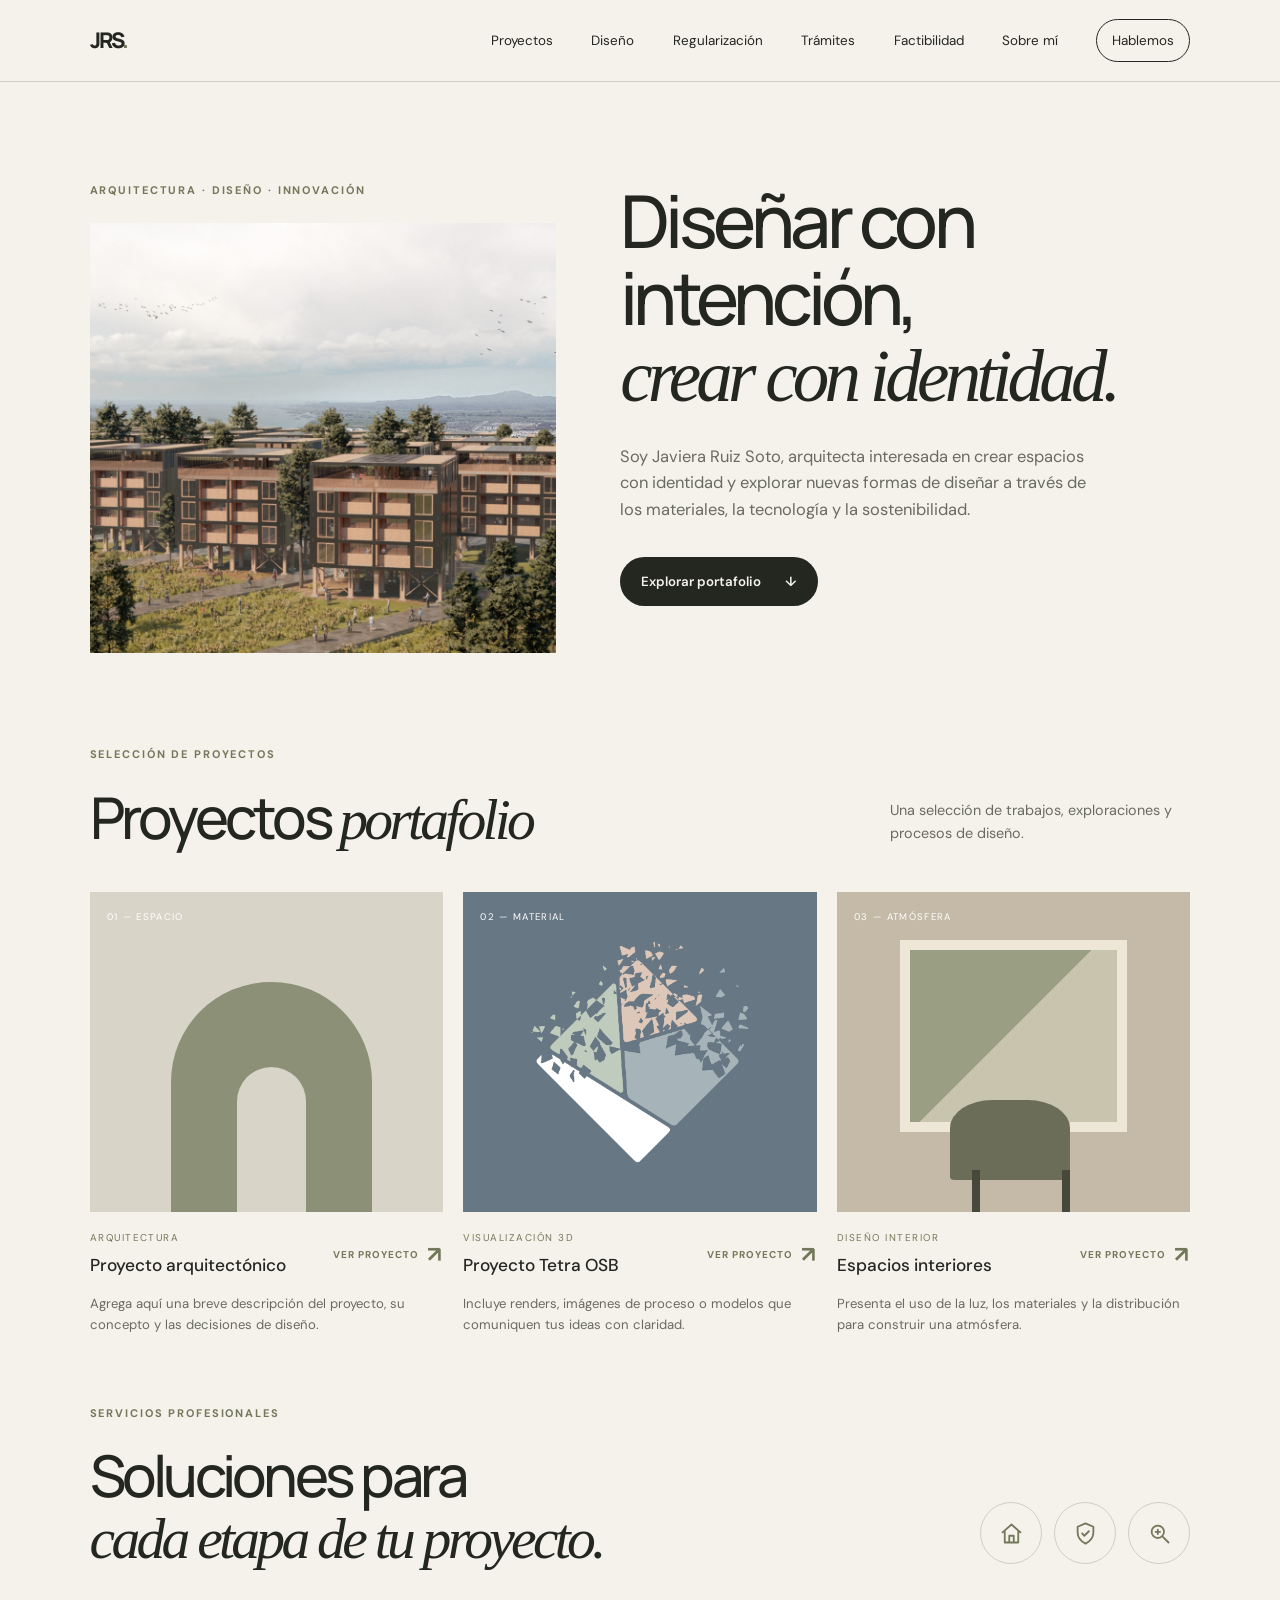
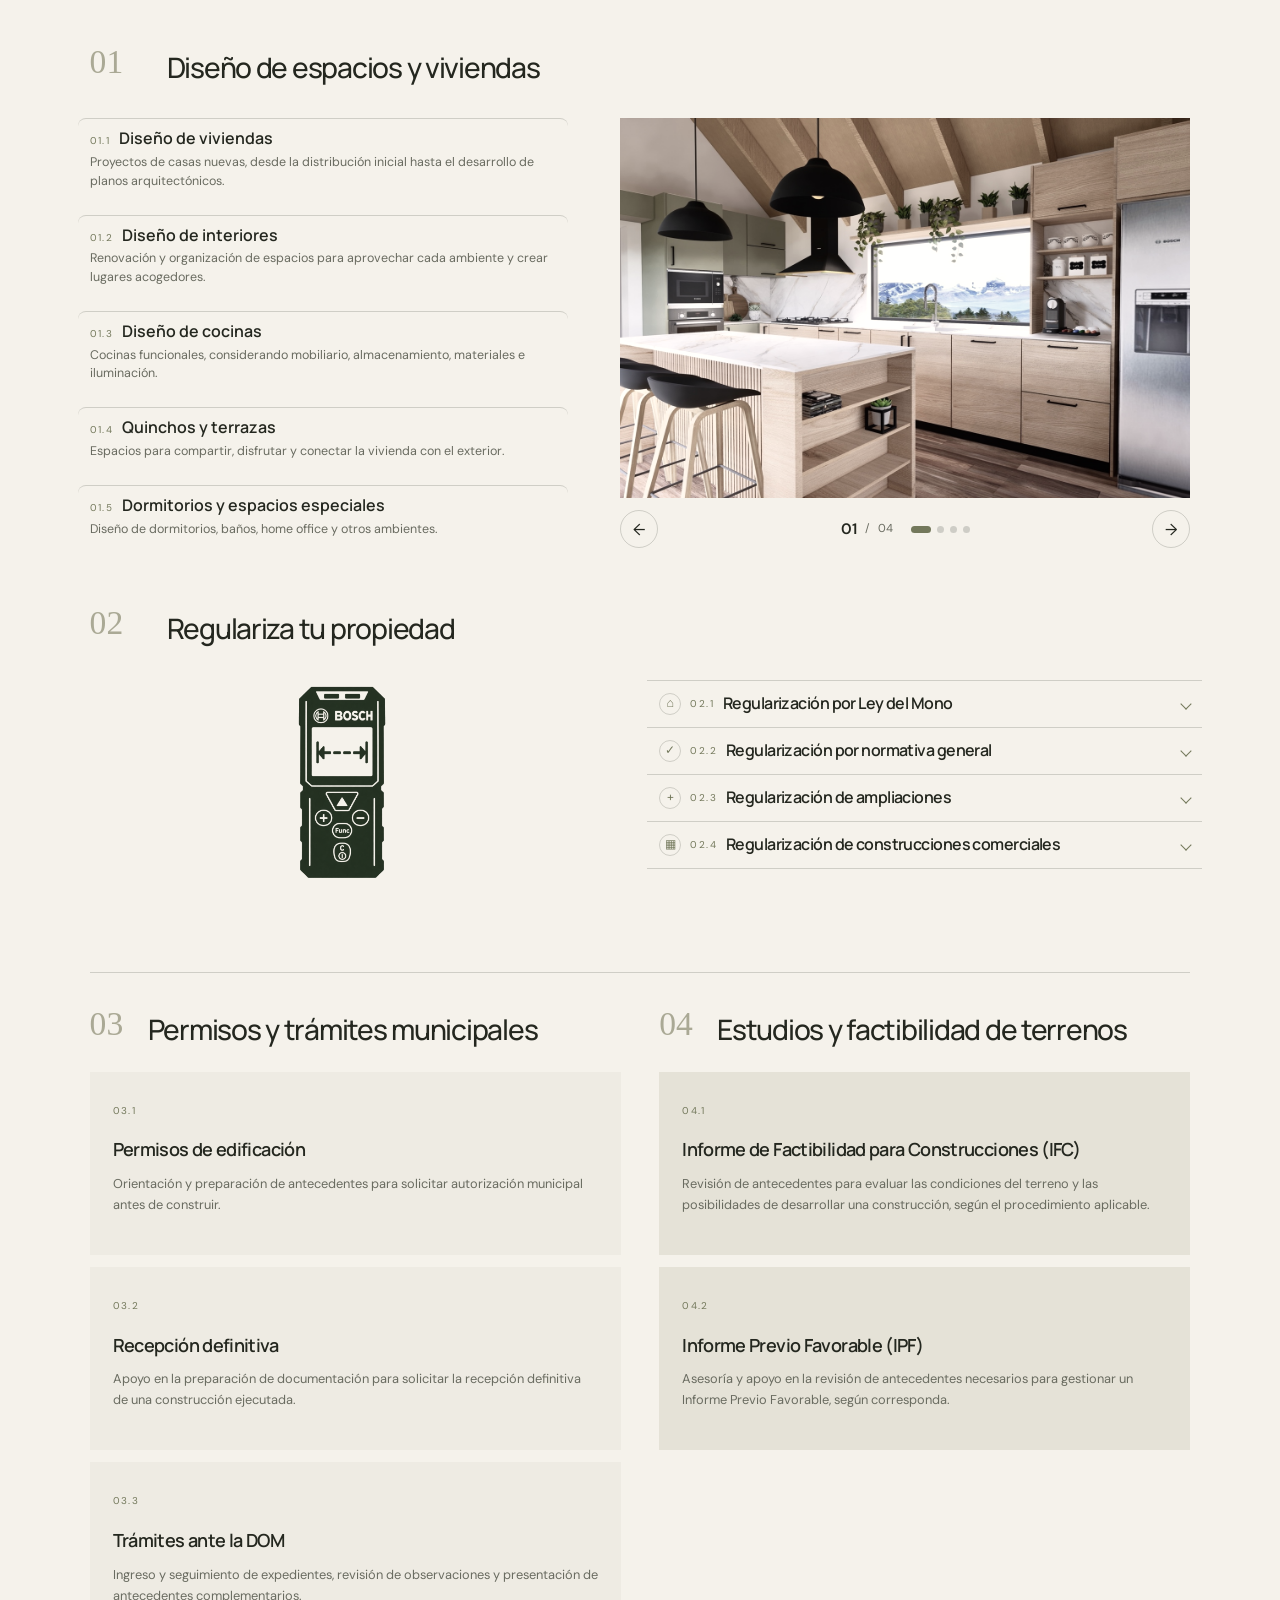
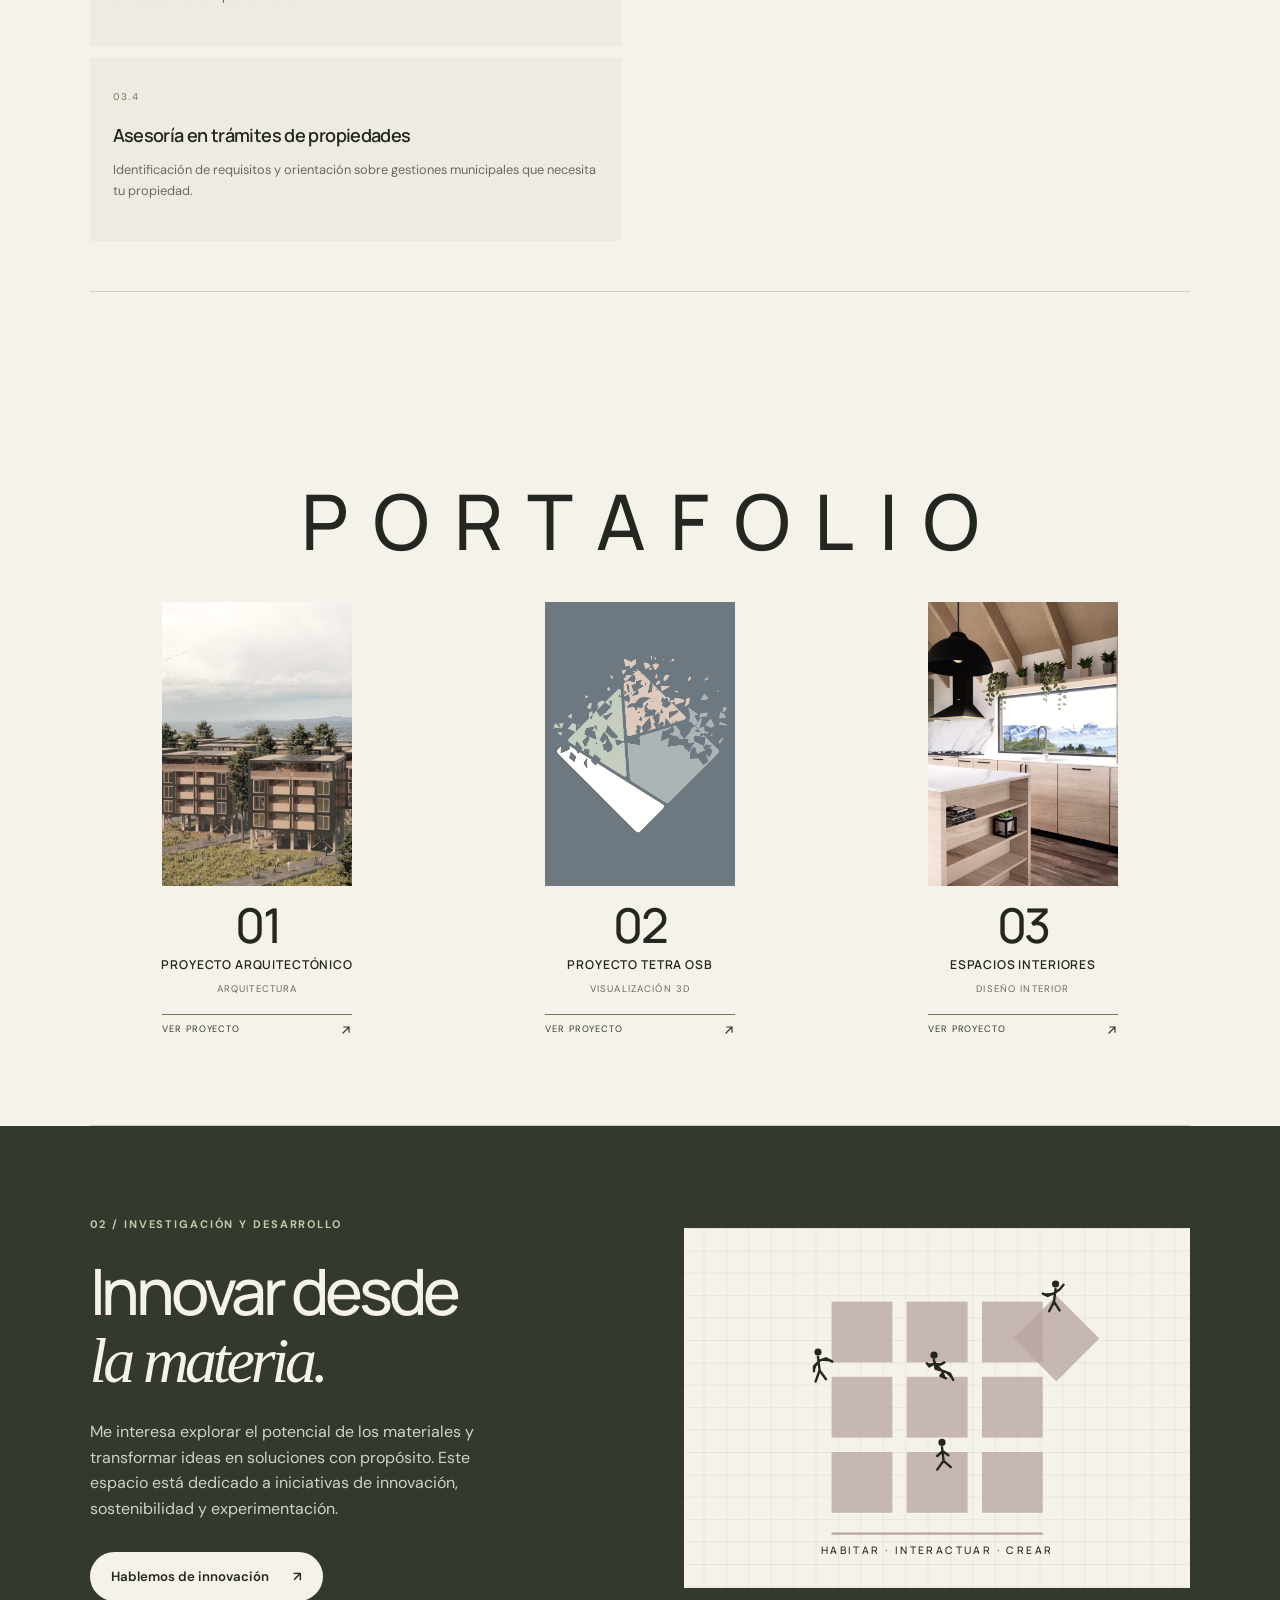
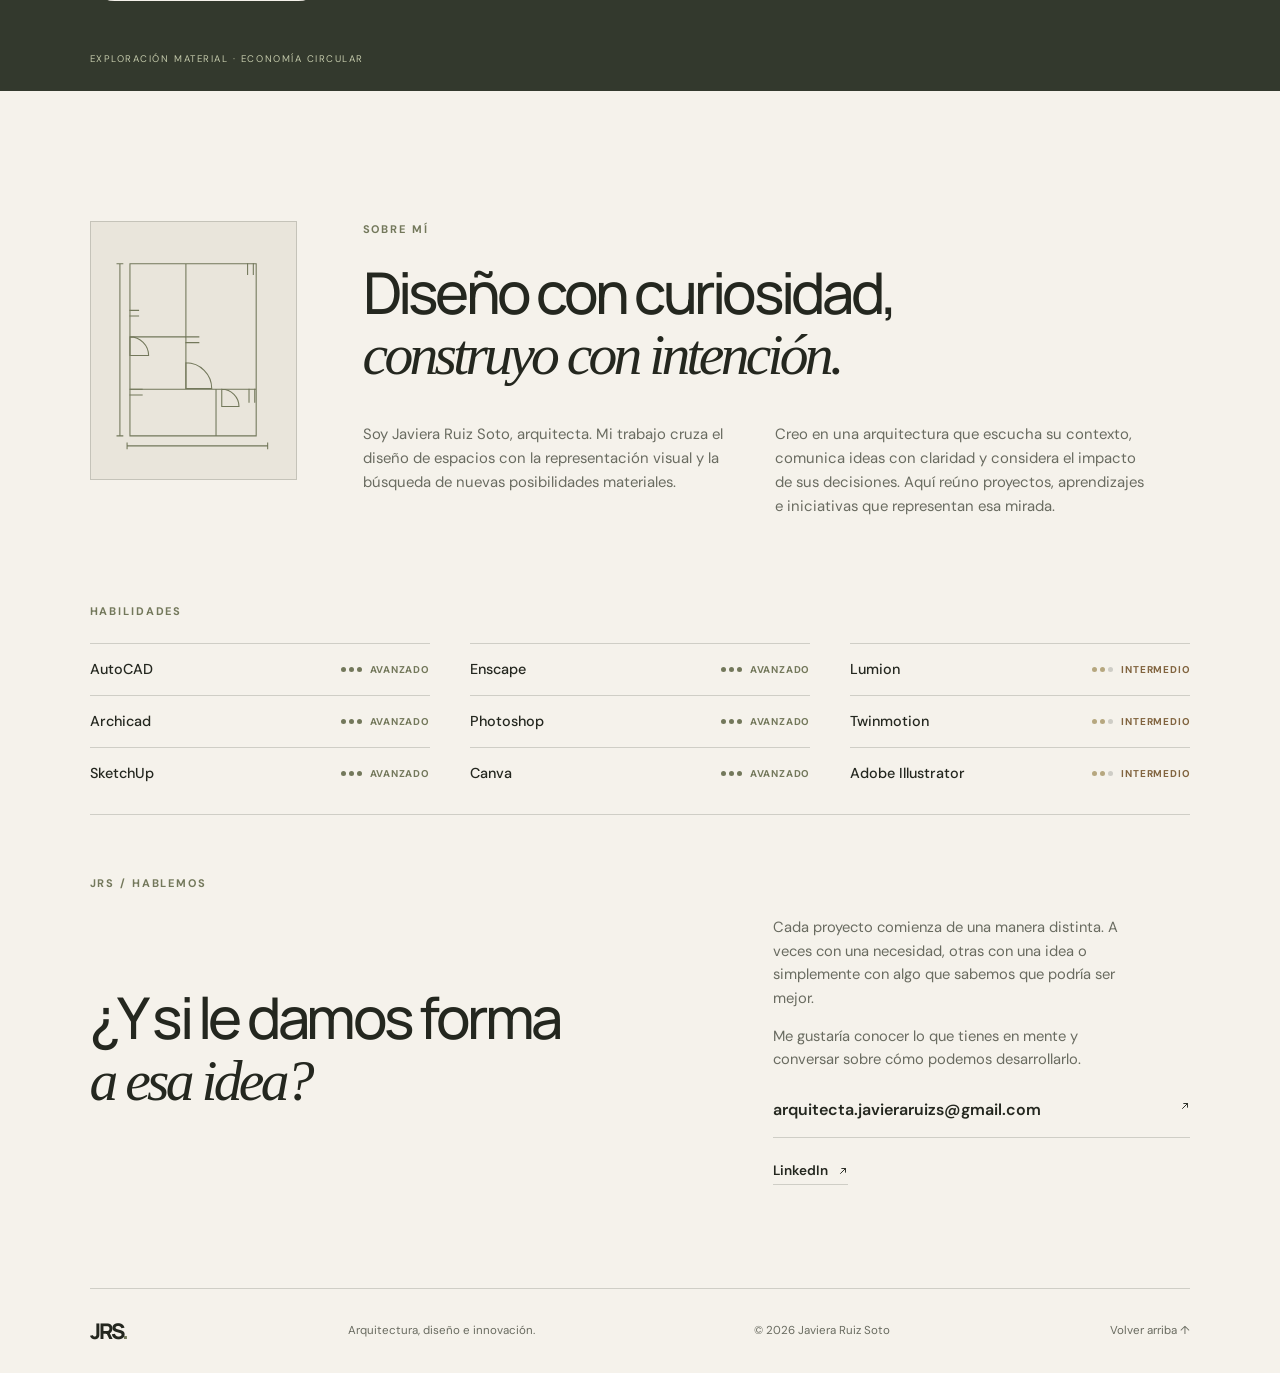
==== index.html @ 9c2a2f7e "Reemplaza flechas emoji por iconos vectoriales Co-authored-by: Copilot <223556219+Copilot@users.nore" ====
<!doctype html>
<html lang="es">
<head>
  <meta charset="utf-8">
  <meta name="viewport" content="width=device-width, initial-scale=1">
  <meta name="description" content="Portafolio de Javiera Ruiz Soto, arquitecta. Arquitectura, interiorismo, visualización 3D e innovación material.">
  <title>Javiera Ruiz Soto | Arquitecta</title>
  <link rel="preconnect" href="https://fonts.googleapis.com">
  <link rel="preconnect" href="https://fonts.gstatic.com" crossorigin>
  <link href="https://fonts.googleapis.com/css2?family=DM+Sans:wght@400;500;600;700&family=Manrope:wght@400;500;600;700;800&display=swap" rel="stylesheet">
  <link rel="stylesheet" href="styles.css">
  <script src="script.js" defer></script>
</head>
<body>
  <header class="site-header">
    <a class="brand" href="#inicio" aria-label="Javiera Ruiz Soto, inicio">JRS<span>.</span></a>
    <button class="menu-toggle" type="button" aria-expanded="false" aria-controls="main-nav">Menú</button>
    <nav id="main-nav" class="main-nav" aria-label="Navegación principal">
      <a href="#proyectos">Proyectos</a>
      <a href="#diseno">Diseño</a>
      <a href="#regularizacion">Regularización</a>
      <a href="#tramites">Trámites</a>
      <a href="#factibilidad">Factibilidad</a>
      <a href="#sobre-mi">Sobre mí</a>
      <a class="nav-contact" href="#contacto">Hablemos</a>
    </nav>
  </header>

  <main>
    <section id="inicio" class="hero section-wrap">
      <div class="hero-copy">
        <h1>Diseñar con intención,<br><em>crear con identidad.</em></h1>
        <p class="hero-intro">Soy Javiera Ruiz Soto, arquitecta interesada en crear espacios con identidad y explorar nuevas formas de diseñar a través de los materiales, la tecnología y la sostenibilidad.</p>
        <div class="hero-actions">
          <a class="button button-dark" href="#proyectos">Explorar portafolio <span aria-hidden="true">↓&#xfe0e;</span></a>
        </div>
      </div>
      <div class="hero-visual">
        <p class="eyebrow">ARQUITECTURA · DISEÑO · INNOVACIÓN</p>
        <div class="hero-art" role="img" aria-label="Conjunto de viviendas contemporáneas en un entorno natural">
          <img src="images/hero-proyecto.jpg" alt="">
        </div>
      </div>
    </section>

    <section id="proyectos" class="projects-section section-wrap">
      <div class="section-heading">
        <div><p class="eyebrow">SELECCIÓN DE PROYECTOS</p><h2>Proyectos <em>portafolio</em></h2></div>
        <p>Una selección de trabajos, exploraciones y procesos de diseño.</p>
      </div>
      <div class="project-grid">
        <a class="project-card project-architecture" href="proyecto-arquitectonico.html">
          <div class="project-visual visual-architecture"><span class="visual-label">01 — ESPACIO</span><div class="arch-shape"></div></div>
          <div class="project-info"><div><p class="project-type">ARQUITECTURA</p><h3>Proyecto arquitectónico</h3></div><span class="project-cta">Ver proyecto <span class="project-arrow" aria-hidden="true">↗&#xfe0e;</span></span></div>
          <p class="project-description">Agrega aquí una breve descripción del proyecto, su concepto y las decisiones de diseño.</p>
        </a>
        <a class="project-card project-visualization" href="proyecto-modelado-render.html">
          <div class="project-visual visual-visualization"><span class="visual-label">02 — MATERIAL</span><img class="visual-logo-image" src="images/TETRAOBS-07.jpg" alt="Composición gráfica de material TETRA OSB en fragmentos"></div>
          <div class="project-info"><div><p class="project-type">VISUALIZACIÓN 3D</p><h3>Proyecto Tetra OSB</h3></div><span class="project-cta">Ver proyecto <span class="project-arrow" aria-hidden="true">↗&#xfe0e;</span></span></div>
          <p class="project-description">Incluye renders, imágenes de proceso o modelos que comuniquen tus ideas con claridad.</p>
        </a>
        <a class="project-card project-interior" href="proyecto-espacios-interiores.html">
          <div class="project-visual visual-interior"><span class="visual-label">03 — ATMÓSFERA</span><div class="interior-window"></div><div class="interior-chair"></div></div>
          <div class="project-info"><div><p class="project-type">DISEÑO INTERIOR</p><h3>Espacios interiores</h3></div><span class="project-cta">Ver proyecto <span class="project-arrow" aria-hidden="true">↗&#xfe0e;</span></span></div>
          <p class="project-description">Presenta el uso de la luz, los materiales y la distribución para construir una atmósfera.</p>
        </a>
      </div>
    </section>

   <!-- Pegar dentro de <main>, después de Proyectos y antes de Innovación -->
<section id="servicios" class="services-section section-wrap">
  <div class="section-heading">
    <div><p class="eyebrow">SERVICIOS PROFESIONALES</p><h2>Soluciones para<br><em>cada etapa de tu proyecto.</em></h2></div>
    <div class="service-values" role="group" aria-label="Desarrollo, responsabilidad y atención a los detalles">
      <span class="service-value-circle" role="img" aria-label="Desarrollo de vivienda"><svg viewBox="0 0 24 24" fill="none" aria-hidden="true"><path d="M4 11 12 4l8 7M6 10v10h12V10M10 20v-6h4v6"/></svg></span>
      <span class="service-value-circle" role="img" aria-label="Responsabilidad"><svg viewBox="0 0 24 24" fill="none" aria-hidden="true"><path d="m12 3 7 3v5c0 4.4-2.9 7.8-7 10-4.1-2.2-7-5.6-7-10V6l7-3Z"/><path d="m9 12 2 2 4-4"/></svg></span>
      <span class="service-value-circle" role="img" aria-label="Atención a los detalles"><svg viewBox="0 0 24 24" fill="none" aria-hidden="true"><circle cx="10.5" cy="10.5" r="5.5"/><path d="m15 15 5 5M8.5 10.5h4M10.5 8.5v4"/></svg></span>
    </div>
  </div>

  <div id="diseno" class="service-category">
    <div class="service-category-heading"><span class="service-index">01</span><div><h3>Diseño de espacios y viviendas</h3></div></div>
    <div class="design-carousel" data-design-carousel>
      <div class="design-carousel-viewport" data-carousel-viewport tabindex="0" role="region" aria-label="Galería de proyectos de diseño">
        <div class="design-carousel-track" data-carousel-track>
          <figure class="design-carousel-slide" role="group" aria-roledescription="diapositiva" aria-label="Proyecto 1 de 4" tabindex="0">
            <img src="images/proyecto-cocina-destacada.jpg" alt="Cocina con isla, campana negra y mobiliario de madera con vista a la montaña">
            <figcaption class="design-carousel-caption">COCINA DRA. N</figcaption>
          </figure>
          <figure class="design-carousel-slide" role="group" aria-roledescription="diapositiva" aria-label="Proyecto 2 de 4" tabindex="0">
            <img src="images/cocina-interior-web.jpg" alt="Cocina moderna con isla de mármol y mobiliario blanco y negro">
            <figcaption class="design-carousel-caption">COCINA JC</figcaption>
          </figure>
          <figure class="design-carousel-slide" role="group" aria-roledescription="diapositiva" aria-label="Proyecto 3 de 4" tabindex="0">
            <img src="images/cocina-madera-web.jpg" alt="Cocina con isla y vigas de madera">
            <figcaption class="design-carousel-caption">COCINA MJ</figcaption>
          </figure>
          <figure class="design-carousel-slide design-carousel-slide-right" role="group" aria-roledescription="diapositiva" aria-label="Proyecto 4 de 4" tabindex="0">
            <img src="images/proyecto-cocina-web.jpg" alt="Cocina con isla, mobiliario verde oliva y vigas de madera">
            <figcaption class="design-carousel-caption">COCINA DRA. N</figcaption>
          </figure>
        </div>
      </div>
      <div class="design-carousel-controls" aria-label="Controles de galería">
        <button class="design-carousel-button" type="button" data-carousel-previous aria-label="Proyecto anterior"><span aria-hidden="true">←</span></button>
        <div class="design-carousel-status" aria-live="polite"><span class="design-carousel-current" data-carousel-current>01</span><span aria-hidden="true">/</span><span>04</span>
          <div class="design-carousel-dots" role="group" aria-label="Elegir proyecto">
            <button type="button" class="design-carousel-dot" data-carousel-to="0" aria-label="Ver proyecto 1" aria-current="true"></button>
            <button type="button" class="design-carousel-dot" data-carousel-to="1" aria-label="Ver proyecto 2" aria-current="false"></button>
            <button type="button" class="design-carousel-dot" data-carousel-to="2" aria-label="Ver proyecto 3" aria-current="false"></button>
            <button type="button" class="design-carousel-dot" data-carousel-to="3" aria-label="Ver proyecto 4" aria-current="false"></button>
          </div>
        </div>
        <button class="design-carousel-button" type="button" data-carousel-next aria-label="Proyecto siguiente"><span aria-hidden="true">→</span></button>
      </div>
    </div>
    <div class="service-cards">
      <article class="service-card" tabindex="0"><span class="service-card-number">01.1</span><h4>Diseño de viviendas</h4><p>Proyectos de casas nuevas, desde la distribución inicial hasta el desarrollo de planos arquitectónicos.</p></article>
      <article class="service-card" tabindex="0"><span class="service-card-number">01.2</span><h4>Diseño de interiores</h4><p>Renovación y organización de espacios para aprovechar cada ambiente y crear lugares acogedores.</p></article>
      <article class="service-card" tabindex="0"><span class="service-card-number">01.3</span><h4>Diseño de cocinas</h4><p>Cocinas funcionales, considerando mobiliario, almacenamiento, materiales e iluminación.</p></article>
      <article class="service-card" tabindex="0"><span class="service-card-number">01.4</span><h4>Quinchos y terrazas</h4><p>Espacios para compartir, disfrutar y conectar la vivienda con el exterior.</p></article>
      <article class="service-card" tabindex="0"><span class="service-card-number">01.5</span><h4>Dormitorios y espacios especiales</h4><p>Diseño de dormitorios, baños, home office y otros ambientes.</p></article>
    </div>
  </div>

  <div id="regularizacion" class="service-category">
    <div class="service-category-heading"><span class="service-index">02</span><div><h3>Regulariza tu propiedad</h3></div></div>
    <div class="image-grid regularization-single">
      <img class="image-contain" src="images/6E3A1A5C-B1CA-41D5-BA3D-78095DAF403A.PNG" alt="Representación gráfica de un medidor láser">
    </div>
    <div class="service-cards service-cards-two">
      <details class="service-card service-accordion">
        <summary><span class="service-accordion-symbol" aria-hidden="true">⌂</span><span class="service-card-number">02.1</span><span class="service-accordion-title">Regularización por Ley del Mono</span><span class="service-accordion-icon" aria-hidden="true"></span></summary>
        <div class="service-accordion-body"><p>Procedimiento simplificado para determinadas viviendas que cumplen los requisitos de la Ley 20.898.</p><ul><li>Viviendas de hasta 90 m².</li><li>Viviendas de hasta 140 m².</li><li>Revisión de requisitos y condiciones.</li><li>Planos y antecedentes para el expediente.</li></ul></div>
      </details>
      <details class="service-card service-accordion">
        <summary><span class="service-accordion-symbol service-accordion-symbol-check" aria-hidden="true">✓</span><span class="service-card-number">02.2</span><span class="service-accordion-title">Regularización por normativa general</span><span class="service-accordion-icon" aria-hidden="true"></span></summary>
        <div class="service-accordion-body"><p>Estudio de construcciones que no pueden acogerse a la Ley del Mono y que requieren revisión según la Ley General de Urbanismo y Construcciones (LGUC) y su Ordenanza (OGUC).</p><ul><li>Viviendas que superan los límites de superficie de la Ley del Mono.</li><li>Ampliaciones y modificaciones existentes.</li><li>Estudio de normativa y condiciones urbanísticas.</li><li>Antecedentes técnicos y expediente.</li></ul></div>
      </details>
      <details class="service-card service-accordion">
        <summary><span class="service-accordion-symbol" aria-hidden="true">+</span><span class="service-card-number">02.3</span><span class="service-accordion-title">Regularización de ampliaciones</span><span class="service-accordion-icon" aria-hidden="true"></span></summary>
        <div class="service-accordion-body"><p>¿Agregaste habitaciones, cerraste una terraza o ampliaste tu vivienda?</p><ul><li>Ampliaciones de viviendas.</li><li>Construcción de nuevos recintos.</li><li>Cierre de terrazas y logias.</li><li>Modificaciones de espacios existentes.</li></ul></div>
      </details>
      <details class="service-card service-accordion">
        <summary><span class="service-accordion-symbol" aria-hidden="true">▦</span><span class="service-card-number">02.4</span><span class="service-accordion-title">Regularización de construcciones comerciales</span><span class="service-accordion-icon" aria-hidden="true"></span></summary>
        <div class="service-accordion-body"><p>Asesoría para revisar construcciones destinadas a actividades comerciales o de servicios.</p><ul><li>Locales comerciales.</li><li>Oficinas y espacios de atención.</li><li>Construcciones productivas, según corresponda.</li></ul></div>
      </details>
    </div>
  </div>

  <div class="service-category-pair">
    <div id="tramites" class="service-category">
      <div class="service-category-heading"><span class="service-index">03</span><div><h3>Permisos y trámites municipales</h3></div></div>
      <div class="service-cards service-cards-two">
        <article class="service-card"><span class="service-card-number">03.1</span><h4>Permisos de edificación</h4><p>Orientación y preparación de antecedentes para solicitar autorización municipal antes de construir.</p></article>
        <article class="service-card"><span class="service-card-number">03.2</span><h4>Recepción definitiva</h4><p>Apoyo en la preparación de documentación para solicitar la recepción definitiva de una construcción ejecutada.</p></article>
        <article class="service-card"><span class="service-card-number">03.3</span><h4>Trámites ante la DOM</h4><p>Ingreso y seguimiento de expedientes, revisión de observaciones y presentación de antecedentes complementarios.</p></article>
        <article class="service-card"><span class="service-card-number">03.4</span><h4>Asesoría en trámites de propiedades</h4><p>Identificación de requisitos y orientación sobre gestiones municipales que necesita tu propiedad.</p></article>
      </div>
    </div>
    <div id="factibilidad" class="service-category">
      <div class="service-category-heading"><span class="service-index">04</span><div><h3>Estudios y factibilidad de terrenos</h3></div></div>
      <div class="service-cards service-cards-two">
        <article class="service-card service-card-featured"><span class="service-card-number">04.1</span><h4>Informe de Factibilidad para Construcciones (IFC)</h4><p>Revisión de antecedentes para evaluar las condiciones del terreno y las posibilidades de desarrollar una construcción, según el procedimiento aplicable.</p></article>
        <article class="service-card service-card-featured"><span class="service-card-number">04.2</span><h4>Informe Previo Favorable (IPF)</h4><p>Asesoría y apoyo en la revisión de antecedentes necesarios para gestionar un Informe Previo Favorable, según corresponda.</p></article>
      </div>
    </div>
  </div>
</section>

    <section id="portafolio-editorial" class="portfolio-index-section section-wrap" aria-labelledby="portfolio-index-title">
      <h2 id="portfolio-index-title" class="portfolio-index-title">PORTAFOLIO</h2>
      <div class="portfolio-index-grid">
        <a class="portfolio-index-item" href="proyecto-arquitectonico.html">
          <div class="portfolio-index-image"><img src="images/hero-proyecto.jpg" alt="Conjunto de viviendas contemporáneas en un entorno natural" loading="lazy"></div>
          <span class="portfolio-index-number">01</span>
          <h3>Proyecto arquitectónico</h3>
          <span class="portfolio-index-type">ARQUITECTURA</span>
          <span class="portfolio-index-action">VER PROYECTO <svg aria-hidden="true" focusable="false" viewBox="0 0 16 16"><path d="M4 12 12 4M5 4h7v7"/></svg></span>
        </a>
        <a class="portfolio-index-item" href="proyecto-modelado-render.html">
          <div class="portfolio-index-image"><img src="images/TETRAOBS-07.jpg" alt="Composición gráfica de material TETRA OSB en fragmentos" loading="lazy"></div>
          <span class="portfolio-index-number">02</span>
          <h3>Proyecto Tetra OSB</h3>
          <span class="portfolio-index-type">VISUALIZACIÓN 3D</span>
          <span class="portfolio-index-action">VER PROYECTO <svg aria-hidden="true" focusable="false" viewBox="0 0 16 16"><path d="M4 12 12 4M5 4h7v7"/></svg></span>
        </a>
        <a class="portfolio-index-item" href="proyecto-espacios-interiores.html">
          <div class="portfolio-index-image"><img src="images/proyecto-cocina-destacada.jpg" alt="Cocina con isla, campana negra y mobiliario de madera con vista a la montaña" loading="lazy"></div>
          <span class="portfolio-index-number">03</span>
          <h3>Espacios interiores</h3>
          <span class="portfolio-index-type">DISEÑO INTERIOR</span>
          <span class="portfolio-index-action">VER PROYECTO <svg aria-hidden="true" focusable="false" viewBox="0 0 16 16"><path d="M4 12 12 4M5 4h7v7"/></svg></span>
        </a>
      </div>
    </section>

    <section id="innovacion" class="innovation-section">
      <div class="innovation-inner section-wrap">
        <div class="innovation-copy">
          <p class="eyebrow eyebrow-light">02 / INVESTIGACIÓN Y DESARROLLO</p>
          <h2>Innovar desde<br><em>la materia.</em></h2>
          <p>Me interesa explorar el potencial de los materiales y transformar ideas en soluciones con propósito. Este espacio está dedicado a iniciativas de innovación, sostenibilidad y experimentación.</p>
          <a class="button button-light" href="#contacto">Hablemos de innovación <span aria-hidden="true">↗&#xfe0e;</span></a>
        </div>
        <div class="material-art" aria-label="Ilustración arquitectónica con personas interactuando suavemente con volúmenes geométricos" role="img">
          <svg class="material-scene" viewBox="0 0 640 450" preserveAspectRatio="xMidYMid slice" aria-hidden="true" focusable="false">
            <defs>
              <pattern id="material-grid-pattern" width="28" height="28" patternUnits="userSpaceOnUse">
                <path d="M28 0H0V28" fill="none" stroke="#24271f" stroke-opacity=".14" stroke-width="1"/>
              </pattern>
            </defs>
            <rect class="scene-paper" width="640" height="450"/>
            <rect width="640" height="450" fill="url(#material-grid-pattern)"/>
            <g class="scene-volumes">
              <rect class="scene-volume" x="188" y="92" width="76" height="76"/>
              <rect class="scene-volume" x="282" y="92" width="76" height="76"/>
              <rect class="scene-volume" x="376" y="92" width="76" height="76"/>
              <rect class="scene-volume" x="188" y="186" width="76" height="76"/>
              <rect class="scene-volume" x="282" y="186" width="76" height="76"/>
              <rect class="scene-volume" x="376" y="186" width="76" height="76"/>
              <rect class="scene-volume" x="188" y="280" width="76" height="76"/>
              <rect class="scene-volume" x="282" y="280" width="76" height="76"/>
              <rect class="scene-volume" x="376" y="280" width="76" height="76"/>
              <rect class="scene-volume scene-volume-diamond" x="431" y="100" width="76" height="76" transform="rotate(45 469 138)"/>
            </g>
            <g class="scene-people">
              <g transform="translate(171 155)">
                <g class="scene-person scene-person-reach">
                  <circle class="scene-head" cy="0" r="4.5"/>
                  <path d="M0 6L2 23M1 11L10 8L18 12M1 12L-5 18L-5 24M2 23L-3 37M2 23L10 34"/>
                </g>
              </g>
              <g transform="translate(316 159)">
                <g class="scene-person scene-person-sit">
                  <circle class="scene-head" cy="0" r="4.5"/>
                  <path d="M0 6L2 17L12 20M1 10L-6 14L-9 10M2 11L8 12L13 9M12 20L20 23L24 31M12 20L8 26L15 29"/>
                </g>
              </g>
              <g transform="translate(326 268)">
                <g class="scene-person scene-person-walk">
                  <circle class="scene-head" cy="0" r="4.5"/>
                  <path d="M0 6L2 23M1 11L-6 17M1 11L8 16M2 23L-6 34M2 23L11 31"/>
                </g>
              </g>
              <g transform="translate(468 70)">
                <g class="scene-person scene-person-observe">
                  <circle class="scene-head" cy="0" r="4.5"/>
                  <path d="M0 6L-2 22M-1 11L-10 15L-16 12M-1 11L5 7L10 1M-2 22L-8 34M-2 22L5 33"/>
                </g>
              </g>
            </g>
            <path class="scene-caption-rule" d="M188 382H452"/>
            <text class="scene-caption" x="320" y="408">HABITAR · INTERACTUAR · CREAR</text>
          </svg>
        </div>
        <div class="innovation-tag">EXPLORACIÓN MATERIAL · ECONOMÍA CIRCULAR</div>
      </div>
    </section>

    <section id="sobre-mi" class="about-section section-wrap">
      <div class="about-portrait" role="img" aria-label="Plano arquitectónico de referencia, reemplazable por una fotografía">
        <svg viewBox="0 0 240 300" fill="none" aria-hidden="true">
          <path d="M32 30h176v240H32zM32 132h78V30m0 102v73h98m-56 0v65m-42-65H32" />
          <path d="M32 95h12m-12 8h12m152-73v15m8-15v15M110 132h18m-18 8h18m70 65v18m8-18v18M32 205h17m-17 8h17" />
          <path d="M110 168a36 36 0 0 1 36 36m-36-36v36h36M160 205a24 24 0 0 1 24 24m-24-24v24h24M32 132a26 26 0 0 1 26 26m-26-26v26h26" />
          <path d="M22 30h-8m8 240h-8m4-240v240m10 10v8m196-8v8m-196-4h196" />
        </svg>
      </div>
      <div class="about-content">
        <p class="eyebrow">SOBRE MÍ</p>
        <h2>Diseño con curiosidad,<br><em>construyo con intención.</em></h2>
        <div class="about-columns">
          <p>Soy Javiera Ruiz Soto, arquitecta. Mi trabajo cruza el diseño de espacios con la representación visual y la búsqueda de nuevas posibilidades materiales.</p>
          <p>Creo en una arquitectura que escucha su contexto, comunica ideas con claridad y considera el impacto de sus decisiones. Aquí reúno proyectos, aprendizajes e iniciativas que representan esa mirada.</p>
        </div>
      </div>
      <div class="about-skills">
        <p class="eyebrow">HABILIDADES</p>
        <ul class="skills-grid">
          <li><span class="skill-name">AutoCAD</span><span class="skill-level skill-level-advanced"><span class="skill-meter" aria-hidden="true"><i></i><i></i><i></i></span>Avanzado</span></li>
          <li><span class="skill-name">Archicad</span><span class="skill-level skill-level-advanced"><span class="skill-meter" aria-hidden="true"><i></i><i></i><i></i></span>Avanzado</span></li>
          <li><span class="skill-name">SketchUp</span><span class="skill-level skill-level-advanced"><span class="skill-meter" aria-hidden="true"><i></i><i></i><i></i></span>Avanzado</span></li>
          <li><span class="skill-name">Enscape</span><span class="skill-level skill-level-advanced"><span class="skill-meter" aria-hidden="true"><i></i><i></i><i></i></span>Avanzado</span></li>
          <li><span class="skill-name">Photoshop</span><span class="skill-level skill-level-advanced"><span class="skill-meter" aria-hidden="true"><i></i><i></i><i></i></span>Avanzado</span></li>
          <li><span class="skill-name">Canva</span><span class="skill-level skill-level-advanced"><span class="skill-meter" aria-hidden="true"><i></i><i></i><i></i></span>Avanzado</span></li>
          <li><span class="skill-name">Lumion</span><span class="skill-level skill-level-intermediate"><span class="skill-meter" aria-hidden="true"><i></i><i></i><i></i></span>Intermedio</span></li>
          <li><span class="skill-name">Twinmotion</span><span class="skill-level skill-level-intermediate"><span class="skill-meter" aria-hidden="true"><i></i><i></i><i></i></span>Intermedio</span></li>
          <li><span class="skill-name">Adobe Illustrator</span><span class="skill-level skill-level-intermediate"><span class="skill-meter" aria-hidden="true"><i></i><i></i><i></i></span>Intermedio</span></li>
        </ul>
      </div>
    </section>

    <section id="contacto" class="contact-section section-wrap">
      <p class="eyebrow">JRS / HABLEMOS</p>
      <div class="contact-layout">
        <h2>¿Y si le damos forma<br><em>a esa idea?</em></h2>
        <div class="contact-details">
          <p>Cada proyecto comienza de una manera distinta. A veces con una necesidad, otras con una idea o simplemente con algo que sabemos que podría ser mejor.</p>
          <p>Me gustaría conocer lo que tienes en mente y conversar sobre cómo podemos desarrollarlo.</p>
          <a class="contact-email" href="mailto:arquitecta.javieraruizs@gmail.com">arquitecta.javieraruizs@gmail.com <span aria-hidden="true"><svg class="external-link-icon" viewBox="0 0 16 16" focusable="false"><path d="M4 12 12 4M6 4h6v6"/></svg></span></a>
          <a class="text-link" href="https://www.linkedin.com/in/javiera-ruiz-soto-46bb02276/" target="_blank" rel="noreferrer">LinkedIn <span aria-hidden="true"><svg class="external-link-icon" viewBox="0 0 16 16" focusable="false"><path d="M4 12 12 4M6 4h6v6"/></svg></span></a>
        </div>
      </div>
    </section>
  </main>

  <footer class="site-footer section-wrap">
    <a class="brand" href="#inicio">JRS<span>.</span></a>
    <p>Arquitectura, diseño e innovación.</p>
    <p>© <span id="year">2026</span> Javiera Ruiz Soto</p>
    <a href="#inicio" class="back-top">Volver arriba ↑&#xfe0e;</a>
  </footer>
</body>
</html>
---- styles.css ----
/* Portafolio de Javiera Ruiz Soto — estilos principales */
:root {
  --paper: #f5f2eb;
  --paper-dark: #e8e2d7;
  --ink: #24271f;
  --muted: #696b60;
  --olive: #73785b;
  --olive-dark: #33392d;
  --line: rgba(36, 39, 31, .18);
  --serif: Georgia, "Times New Roman", serif;
}
* { box-sizing: border-box; }
html { scroll-behavior: smooth; scroll-padding-top: 90px; }
body { margin: 0; background: var(--paper); color: var(--ink); font-family: "DM Sans", sans-serif; line-height: 1.6; }
a { color: inherit; text-decoration: none; }
button { font: inherit; }
.site-header { height: 82px; padding: 0 7vw; display: flex; align-items: center; justify-content: space-between; border-bottom: 1px solid var(--line); background: rgba(245,242,235,.94); position: sticky; top: 0; z-index: 10; backdrop-filter: blur(12px); }
.brand { font-family: "Manrope", sans-serif; font-size: 1.35rem; font-weight: 800; letter-spacing: -.08em; }
.brand span { color: var(--olive); }
.main-nav { display: flex; gap: clamp(18px, 3vw, 44px); align-items: center; font-size: .84rem; }
.main-nav a { transition: opacity .2s ease; }
.main-nav a:hover, .text-link:hover { opacity: .65; }
.nav-contact { border: 1px solid var(--ink); padding: 10px 15px; border-radius: 99px; }
.nav-contact span { margin-left: 8px; }
.menu-toggle { display: none; }
.section-wrap { width: min(1120px, 86vw); margin-inline: auto; }
.hero { min-height: 640px; padding-top: 100px; display: grid; grid-template-columns: .9fr 1.1fr; align-items: start; gap: 5vw; position: relative; padding-bottom: 60px; }
.hero-copy { grid-column: 2; grid-row: 1; }
.eyebrow { font-size: .69rem; letter-spacing: .17em; font-weight: 700; color: var(--olive); margin: 0 0 23px; }
.eyebrow-line { display: inline-block; width: 28px; height: 1px; background: currentColor; vertical-align: middle; margin-right: 9px; }
h1, h2, h3, p { margin-top: 0; }
h1, h2 { font-family: "Manrope", sans-serif; font-weight: 500; letter-spacing: -.065em; line-height: 1.05; }
h1 { font-size: clamp(3rem, 5.7vw, 5.7rem); margin-bottom: 28px; }
h1 em, h2 em { font-family: var(--serif); font-weight: 400; }
.hero-intro { max-width: 490px; font-size: 1.03rem; color: var(--muted); }
.hero-actions { display: flex; align-items: center; gap: 26px; margin-top: 34px; }
.button { display: inline-flex; align-items: center; justify-content: center; gap: 24px; border-radius: 99px; padding: 14px 21px; font-size: .83rem; font-weight: 600; transition: transform .2s ease, background .2s ease; }
.button:hover { transform: translateY(-2px); }
.button-dark { background: var(--ink); color: var(--paper); }
.button-light { background: var(--paper); color: var(--ink); }
.text-link { font-size: .85rem; font-weight: 600; border-bottom: 1px solid var(--line); padding-bottom: 5px; transition: opacity .2s ease; }
.text-link span { margin-left: 7px; }
.hero-art { grid-column: 1; grid-row: 1; position: relative; height: 430px; background: #ded8c9; overflow: hidden; }
.hero-art img { position: absolute; inset: 0; display: block; width: 100%; height: 100%; object-fit: cover; object-position: center; }
.art-caption { position: absolute; z-index: 1; left: 22px; top: 22px; font-size: .6rem; letter-spacing: .16em; writing-mode: vertical-rl; }
.hero-footer { position: absolute; bottom: 40px; left: 0; right: 0; display: flex; justify-content: space-between; font-size: .64rem; letter-spacing: .15em; color: var(--muted); }
.projects-section { padding-top: 24px; padding-bottom: 35px; }
.section-heading { display: flex; align-items: end; justify-content: space-between; gap: 30px; margin-bottom: 42px; }
.section-heading h2, .about-content h2, .contact-layout h2 { font-size: clamp(2.5rem, 4.5vw, 4.2rem); margin-bottom: 0; }
.section-heading > p { max-width: 300px; color: var(--muted); font-size: .9rem; margin-bottom: 5px; }
.service-values { display:flex;align-items:center;justify-content:flex-end;gap:12px;flex-shrink:0;margin-bottom:5px }
.service-value-circle { display:grid;place-items:center;width:62px;height:62px;border:1px solid var(--line);border-radius:50%;color:var(--olive) }
.service-value-circle svg { width:27px;height:27px;stroke:currentColor;stroke-width:1.6;stroke-linecap:round;stroke-linejoin:round }
.project-grid { display: grid; grid-template-columns: repeat(3, 1fr); gap: 20px; }
.project-card { display: block; min-width: 0; }
.project-card:focus-visible { outline: 1px solid var(--olive); outline-offset: 6px; }
.project-card:hover .project-arrow, .project-card:focus-visible .project-arrow { transform: translate(3px, -3px); }
.portfolio-index-section { padding-block:76px 88px;border-bottom:1px solid var(--line) }
.portfolio-index-title { margin:0 0 42px;padding-left:.32em;text-align:center;font-family:"Manrope",sans-serif;font-size:clamp(2rem,6vw,5rem);font-weight:500;line-height:1;letter-spacing:.32em }
.portfolio-index-grid { display:grid;grid-template-columns:repeat(3,minmax(0,1fr));gap:clamp(18px,4vw,48px) }
.portfolio-index-item { display:flex;flex-direction:column;align-items:center;min-width:0;text-align:center }
.portfolio-index-image { width:min(100%,190px);aspect-ratio:.67;overflow:hidden;background:var(--paper-dark) }
.portfolio-index-image img { display:block;width:100%;height:100%;object-fit:cover;filter:saturate(.82) sepia(.06);transition:transform .35s ease }
.portfolio-index-item:hover .portfolio-index-image img,.portfolio-index-item:focus-visible .portfolio-index-image img { transform:scale(1.04) }
.portfolio-index-item:focus-visible { outline:1px solid var(--olive);outline-offset:5px }
.portfolio-index-number { margin:15px 0 8px;font-family:"Manrope",sans-serif;font-size:clamp(2rem,4vw,3rem);font-weight:500;line-height:1;letter-spacing:-.05em }
.portfolio-index-item h3 { max-width:230px;margin:0;font-family:"Manrope",sans-serif;font-size:.76rem;font-weight:600;line-height:1.35;letter-spacing:.07em;text-transform:uppercase }
.portfolio-index-type { margin:8px 0 18px;color:var(--muted);font-size:.6rem;letter-spacing:.12em }
.portfolio-index-action { display:flex;justify-content:space-between;align-items:center;width:min(100%,190px);border-top:1px solid var(--olive);padding-top:7px;color:var(--olive-dark);font-size:.58rem;letter-spacing:.1em }
.portfolio-index-action svg { display:block;flex:0 0 auto;width:12px;height:12px;fill:none;stroke:currentColor;stroke-width:1.6;stroke-linecap:round;stroke-linejoin:round }
.project-visual { height: 320px; position: relative; overflow: hidden; }
.project-visual .visual-logo-image { display:block;width:100%;height:100%;object-fit:cover;object-position:center; }
.visual-label { position: absolute; top: 17px; left: 17px; font-size: .6rem; letter-spacing: .14em; z-index: 2; color:#fff; }
.visual-architecture { background: #d8d4c8; }
.arch-shape { position: absolute; width: 57%; height: 72%; left: 23%; bottom: 0; background: #8b9076; border-radius: 100px 100px 0 0; }
.arch-shape::after { content: ""; position: absolute; width: 34%; height: 63%; bottom: 0; left: 33%; background: #d8d4c8; border-radius: 70px 70px 0 0; }
.visual-interior { background: #c5b9a7; }
.interior-window { position: absolute; inset: 15% 18% 25%; border: 10px solid #eee7d8; background: linear-gradient(135deg, #9a9e83 0 48%, #c8c4ae 48%); }
.interior-chair { position: absolute; width: 34%; height: 25%; bottom: 10%; left: 32%; background: #6c6d58; border-radius: 35% 35% 4% 4%; }
.interior-chair::after { content: ""; position: absolute; width: 8px; height: 55px; left: 18%; bottom: -45px; background: #45483b; box-shadow: 90px 0 #45483b; }
.visual-visualization { background: #e0ddd3; }
.render-cube { position: absolute; transform: skewY(-25deg) rotate(25deg); }
.cube-one { width: 46%; height: 45%; left: 11%; bottom: 18%; background: #b6b39d; }
.cube-two { width: 40%; height: 56%; right: 12%; bottom: 16%; background: #777d60; }
.cube-three { width: 27%; height: 25%; left: 39%; bottom: 57%; background: #c0a981; }
.project-info { display: flex; justify-content: space-between; align-items: center; padding-top: 18px; }
.project-type { font-size: .62rem; letter-spacing: .15em; color: var(--olive); margin-bottom: 6px; }
.project-info h3 { font-size: 1.08rem; font-weight: 500; margin-bottom: 0; }
.project-cta { display: flex; align-items: center; gap: 8px; color: var(--olive); font-size: .62rem; font-weight: 700; letter-spacing: .1em; text-transform: uppercase; white-space: nowrap; }
.project-arrow { font-size: 1.4rem; transition: transform .2s ease; }
.project-description { color: var(--muted); font-size: .82rem; margin: 13px 0 0; }
.placeholder-note { margin-top: 30px; font-size: .76rem; color: var(--muted); font-style: italic; }
.project-detail-page { padding-block: 35px 100px; }
.project-header-back, .project-back-link { display: inline-flex; align-items: center; gap: 10px; font-size: .78rem; font-weight: 600; }
.project-header-back span { font-size: 1.1rem; }
.project-back-link { color: var(--muted); }
.project-detail-intro { max-width: 790px; padding-block: 42px 38px; }
.project-detail-intro .eyebrow { margin-bottom: 20px; }
.project-detail-intro h1 { font-size: clamp(3rem, 7vw, 6.6rem); margin-bottom: 22px; }
.project-detail-summary { max-width: 650px; color: var(--muted); font-size: 1.05rem; }
.project-detail-visual { height: clamp(300px, 52vw, 620px); position: relative; overflow: hidden; }
.project-detail-visual .arch-shape, .project-detail-visual .interior-window, .project-detail-visual .interior-chair, .project-detail-visual .render-cube { display: none; }
.project-detail-visual.visual-architecture .arch-shape { display: block; }
.project-detail-visual.visual-interior .interior-window, .project-detail-visual.visual-interior .interior-chair, .project-detail-visual.visual-visualization .render-cube { display: block; }
.project-detail-information { display: grid; grid-template-columns: 1.15fr .85fr; gap: 8%; padding-top: 65px; }
.project-detail-information h2 { font-size: clamp(2.2rem, 4vw, 3.8rem); margin-bottom: 20px; }
.project-detail-information > div > p:last-child, .project-detail-guidance > p:not(.eyebrow) { color: var(--muted); }
.project-detail-guidance { border-top: 1px solid var(--line); padding-top: 20px; }
.project-detail-guidance ul { list-style: none; padding: 14px 0 0; margin: 0; border-top: 1px solid var(--line); }
.project-detail-guidance li { padding: 8px 0 8px 16px; position: relative; color: var(--muted); font-size: .85rem; }
.project-detail-guidance li::before { content: "—"; position: absolute; left: 0; color: var(--olive); }
.project-not-found { padding-block: 80px 120px; }
.project-not-found h1 { max-width: 720px; }
.innovation-section { background: var(--olive-dark); color: var(--paper); overflow: hidden; }
.innovation-inner { min-height: 560px; padding-block: 90px; display: grid; grid-template-columns: 1fr 1fr; align-items: center; gap: 8%; position: relative; }
.eyebrow-light { color: #c2c8a9; }
.innovation-copy h2 { font-size: clamp(3rem, 5vw, 5rem); margin-bottom: 25px; }
.innovation-copy > p:not(.eyebrow) { color: #d0d2c7; max-width: 440px; margin-bottom: 30px; }
.material-art { height: 360px; position: relative; background: #f5f2eb; overflow: hidden; }
.material-scene { display: block; width: 100%; height: 100%; }
.scene-paper { fill: #f5f2eb; }
.scene-volume { fill: #b8a5a2; opacity: .76; }
.scene-people { color: #24271f; fill: #24271f; stroke: currentColor; stroke-width: 3; stroke-linecap: round; stroke-linejoin: round; }
.scene-head { stroke: none; }
.scene-person { transform-box: fill-box; transform-origin: center; }
.scene-person-reach { animation: scene-reach 7s ease-in-out infinite; }
.scene-person-sit { animation: scene-sit 6s ease-in-out infinite 1s; }
.scene-person-walk { animation: scene-walk 8s ease-in-out infinite; }
.scene-person-observe { animation: scene-observe 9s ease-in-out infinite 2s; }
.scene-caption-rule { fill: none; stroke: #b8a5a2; stroke-width: 3; }
.scene-caption { fill: #24271f; font-family: "Manrope", sans-serif; font-size: 13px; font-weight: 500; letter-spacing: 3px; text-anchor: middle; }
@keyframes scene-reach { 0%,100% { transform: translateY(0); } 50% { transform: translateY(-3px); } }
@keyframes scene-sit { 0%,100% { transform: translateY(0); } 50% { transform: translateY(2px); } }
@keyframes scene-walk { 0%,100% { transform: translate(0,0); } 50% { transform: translate(7px,-2px); } }
@keyframes scene-observe { 0%,100% { transform: translate(0,0); } 50% { transform: translate(0,-3px); } }
.innovation-tag { position: absolute; bottom: 24px; left: 0; font-size: .6rem; letter-spacing: .16em; color: #c2c8a9; }
.about-section { padding-block: 130px 15px; display: grid; grid-template-columns: .25fr 1fr; column-gap: 6%; row-gap: 0; }
.about-portrait { width: 100%; max-width: 240px; aspect-ratio: 4 / 5; align-self: start; display: grid; place-items: center; overflow: hidden; background: #e9e5db; border: 1px solid var(--line); }
.about-portrait svg { width: 84%; height: 84%; stroke: var(--olive); stroke-width: 1.5; stroke-linecap: square; stroke-linejoin: miter; }
.about-content h2 { margin-bottom: 38px; }
.about-columns { display: grid; grid-template-columns: 1fr 1fr; gap: 35px; max-width: 790px; margin-bottom: 27px; }
.about-columns p { font-size: .93rem; color: var(--muted); }
.about-skills { grid-column: 1 / -1; margin-top: 42px; }
.skills-grid { display: grid; grid-template-columns: repeat(3, minmax(0, 1fr)); grid-template-rows: repeat(3, auto); grid-auto-flow: column; column-gap: 40px; list-style: none; padding: 0; margin: 0; }
.skills-grid li { display: flex; align-items: center; justify-content: space-between; gap: 12px; min-width: 0; padding: 14px 0; border-top: 1px solid var(--line); }
.skill-name { font-size: .9rem; font-weight: 500; }
.skill-level { display: flex; align-items: center; gap: 8px; color: var(--olive); font-size: .62rem; font-weight: 700; letter-spacing: .08em; text-transform: uppercase; white-space: nowrap; }
.skill-meter { display: inline-flex; gap: 3px; }
.skill-meter i { width: 5px; height: 5px; border-radius: 50%; background: var(--line); }
.skill-level-advanced .skill-meter i { background: var(--olive); }
.skill-level-intermediate { color: #81643f; }
.skill-level-intermediate .skill-meter i:nth-child(-n+2) { background: #b6a77f; }
.contact-section { border-top: 1px solid var(--line); padding-block: 60px 105px; }
.contact-layout { display: grid; grid-template-columns: 1fr .7fr; gap: 8%; align-items: center; }
.contact-details > p { max-width: 350px; color: var(--muted); font-size: .92rem; }
.contact-email { display: block; font-size: 1rem; font-weight: 600; border-bottom: 1px solid var(--line); padding: 10px 0 15px; margin-bottom: 19px; overflow-wrap: anywhere; }
.contact-email span { float: right; line-height: 1; }
.external-link-icon { width: 10px; height: 10px; fill: none; stroke: currentColor; stroke-width: 1.5; stroke-linecap: round; stroke-linejoin: round; vertical-align: -1px; }
.contact-disclaimer { margin: 40px 0 0; max-width: 850px; color: var(--muted); font-size: .72rem; }
.site-footer { border-top: 1px solid var(--line); padding-block: 25px; display: flex; align-items: center; justify-content: space-between; gap: 20px; font-size: .72rem; color: var(--muted); }
.site-footer p { margin: 0; }
.site-footer .brand { color: var(--ink); }
.back-top { white-space: nowrap; }
@media (max-width: 800px) {
  .site-header { height: 72px; padding-inline: 7vw; }
  .menu-toggle { display: block; border: 1px solid var(--olive); background: var(--paper-dark); color: var(--olive-dark); padding: 7px 12px; border-radius: 30px; font-size: .8rem; cursor: pointer; transition: background .2s ease, color .2s ease; }
  .menu-toggle:hover, .menu-toggle[aria-expanded="true"] { background: var(--olive-dark); color: var(--paper); border-color: var(--olive-dark); }
  .menu-toggle:focus-visible { outline: 2px solid var(--olive); outline-offset: 3px; }
  .main-nav { display: none; position: absolute; top: 71px; left: 0; right: 0; padding: 22px 7vw 28px; background: var(--paper); border-bottom: 1px solid var(--line); flex-direction: column; align-items: flex-start; gap: 17px; }
  .main-nav.is-open { display: flex; }
  .hero { min-height: auto; padding-top: 60px; padding-bottom: 64px; grid-template-columns: 1fr; align-items: start; gap: 45px; }
  .hero-art { grid-column: 1; grid-row: 1; height: min(430px, 75vw); }
  .hero-copy { grid-column: 1; grid-row: 2; }
  .hero-footer { bottom: 37px; }
  .section-heading { align-items: flex-start; flex-direction: column; }
  .projects-section { padding-top: 20px; }
  .project-grid { grid-template-columns: 1fr; gap: 42px; }
  .portfolio-index-section { padding-block:58px 70px; }
  .portfolio-index-title { margin-bottom:30px;letter-spacing:.18em; }
  .portfolio-index-grid { gap:16px; }
  .project-visual { height: 360px; }
  .innovation-inner { grid-template-columns: 1fr; padding-block: 75px 90px; gap: 35px; }
  .material-art { height: 320px; }
  .material-scene { overflow: hidden; }
  .scene-caption { font-size: 15px; letter-spacing: 2px; }
  .innovation-tag { bottom: 22px; }
  .about-section { grid-template-columns: 1fr; gap: 20px; padding-block: 90px 15px; }
  .about-portrait { max-width: 220px; }
  .skills-grid { grid-template-columns: repeat(2, minmax(0, 1fr)); grid-template-rows: none; grid-auto-flow: row; }
  .about-columns { grid-template-columns: 1fr; gap: 8px; }
  .project-detail-page { padding-block: 24px 70px; }
  .project-detail-intro { padding-block: 32px 28px; }
  .project-detail-visual { height: 62vw; min-height: 260px; }
  .project-detail-information { grid-template-columns: 1fr; gap: 35px; padding-top: 45px; }
  .contact-layout { grid-template-columns: 1fr; gap: 35px; }
  .site-footer { flex-wrap: wrap; }
}
@media (max-width: 600px) {
  .skills-grid { grid-template-columns: 1fr; }
  .project-arrow { font-size: 1rem; }
}
@media (max-width: 460px) {
  .section-wrap { width: 88vw; }
  h1 { font-size: 2.8rem; }
  .hero-actions { align-items: flex-start; flex-direction: column; gap: 18px; }
  .project-visual { height: 290px; }
  .project-detail-visual { min-height: 220px; }
  .site-footer { align-items: flex-start; flex-direction: column; gap: 10px; }
}
/* Estilos para la sección Servicios: pegar al final de styles.css */
.services-section{padding-top:35px;padding-bottom:115px}
.service-category{padding-block:34px 50px;border-bottom:1px solid var(--line)}
#factibilidad{border-bottom:0}
.service-category-pair{display:grid;grid-template-columns:repeat(2,minmax(0,1fr));gap:clamp(24px,3vw,42px);padding-block:34px 50px;border-bottom:1px solid var(--line)}
.service-category-pair>.service-category{min-width:0;padding:0;border:0}
.service-category-pair .service-category-heading{grid-template-columns:44px minmax(0,1fr);gap:14px;margin-bottom:20px}
.service-category-pair .service-cards-two{grid-template-columns:1fr;gap:12px}
.image-grid{display:grid;gap:13px;margin:2.5rem 0 3rem}
.image-grid img{display:block;width:100%;height:100%;min-height:190px;object-fit:cover;filter:saturate(.72) sepia(.08)}
#regularizacion .image-grid img.image-contain{object-fit:contain;object-position:center;background:transparent;filter:none}
#regularizacion.service-category{display:grid;grid-template-columns:minmax(0,1fr) minmax(0,1.05fr);column-gap:clamp(28px,5vw,76px);align-items:start}
#regularizacion .service-category-heading{grid-column:1 / -1}
#regularizacion .image-grid.regularization-single{grid-column:1;grid-row:2;width:100%;height:210px;margin:0 0 2rem;place-items:start center}
#regularizacion .image-grid.regularization-single img.image-contain{width:auto;height:210px;max-width:100%;object-fit:contain}
#regularizacion .service-cards.service-cards-two{grid-column:2;grid-row:2;grid-template-columns:1fr;gap:0;margin:0;align-content:start}
#regularizacion .service-card{min-height:0;border-top:1px solid var(--line);border-radius:0;background:transparent;padding:12px 12px 12px;margin-inline:-12px}
#regularizacion .service-card:last-child{border-bottom:1px solid var(--line)}
#regularizacion .service-card summary{display:grid;grid-template-columns:22px max-content minmax(0,1fr) 16px;align-items:center;gap:9px;list-style:none;cursor:pointer}
#regularizacion .service-card summary::-webkit-details-marker{display:none}
#regularizacion .service-accordion-symbol{display:grid;place-items:center;width:22px;height:22px;border:1px solid var(--line);border-radius:50%;color:var(--olive);font-size:.78rem}
#regularizacion .service-accordion-title{font-family:"Manrope",sans-serif;font-size:1rem;font-weight:600;line-height:1.3;letter-spacing:-.035em}
#regularizacion .service-accordion-icon{width:8px;height:8px;border-right:1.5px solid var(--olive);border-bottom:1.5px solid var(--olive);transform:rotate(45deg);justify-self:end;transition:transform .18s ease}
#regularizacion .service-card[open] .service-accordion-icon{transform:rotate(225deg)}
#regularizacion .service-accordion-body{padding:8px 25px 2px 53px}
#regularizacion .service-accordion-body p{margin:0 0 8px}
#regularizacion .service-accordion-body ul{padding-top:8px}
.image-grid.four{grid-template-columns:1.15fr 1fr 1fr 1fr;height:245px}
.image-grid.three{grid-template-columns:repeat(3,1fr);height:260px}
.image-grid.two{grid-template-columns:repeat(2,1fr);height:300px}
.service-category-heading{display:grid;grid-template-columns:55px 1fr .7fr;gap:22px;align-items:start;margin-bottom:28px}
.service-index{font-family:var(--serif);font-size:2.1rem;line-height:1;color:#aaa995}
.service-category-heading .project-type{margin:0 0 7px}
.service-category-heading h3{font-family:"Manrope",sans-serif;font-size:clamp(1.35rem,2.2vw,1.9rem);font-weight:500;letter-spacing:-.045em;margin:0}
.category-summary{color:var(--muted);font-size:.83rem;max-width:340px;margin:4px 0 0}
.service-cards{display:grid;grid-template-columns:repeat(3,1fr);gap:13px}
.service-cards-two{grid-template-columns:repeat(2,1fr)}
.service-card{background:#eeebe3;padding:24px 23px 25px;min-height:100%}
.service-card-featured{background:#e5e2d7}
.service-card-number{font-size:.62rem;letter-spacing:.14em;color:var(--olive)}
.service-card h4{font-family:"Manrope",sans-serif;font-size:1.13rem;font-weight:600;line-height:1.25;letter-spacing:-.035em;margin:17px 0 12px}
.service-card p{color:var(--muted);font-size:.8rem;line-height:1.65;margin-bottom:15px}
.service-card ul{list-style:none;padding:14px 0 0;margin:0;border-top:1px solid var(--line)}
.service-card li{color:var(--ink);font-size:.74rem;line-height:1.5;padding:5px 0 5px 14px;position:relative}
.service-card li:before{content:"—";position:absolute;left:0;color:var(--olive)}
@media(max-width:800px){.services-section{padding-top:35px;padding-bottom:85px}.service-category-heading{grid-template-columns:42px 1fr;gap:12px}.category-summary{grid-column:2;max-width:560px}.service-cards,.service-cards-two{grid-template-columns:1fr 1fr}.image-grid.four,.image-grid.three{grid-template-columns:repeat(2,1fr);height:auto}.image-grid.two{height:auto}.image-grid img{min-height:150px;aspect-ratio:1.35}}
@media(max-width:520px){.service-cards,.service-cards-two{grid-template-columns:1fr}.service-category-heading{grid-template-columns:34px 1fr}.service-index{font-size:1.65rem}.image-grid.four,.image-grid.three,.image-grid.two{grid-template-columns:1fr}.image-grid img{aspect-ratio:1.5}}
@media(max-width:800px){.service-category-pair{grid-template-columns:1fr;gap:0;padding-block:28px 40px}.service-category-pair>.service-category+.service-category{border-top:1px solid var(--line);padding-top:28px}}
@media(max-width:520px){.service-category-pair .service-category-heading{grid-template-columns:34px minmax(0,1fr);gap:12px}}
#diseno.service-category{display:grid;grid-template-columns:minmax(0,.9fr) minmax(0,1.1fr);column-gap:clamp(28px,5vw,76px);align-items:stretch}
#diseno.service-category{border-bottom:0;padding-bottom:24px}
#diseno .service-category-heading{grid-column:1 / -1}
#diseno .design-carousel{grid-column:2;grid-row:2;min-width:0;margin:0}
#diseno .design-carousel-viewport{width:100%;aspect-ratio:1.5;overflow:hidden;background:#eeebe3;touch-action:pan-y;outline:none}
#diseno .design-carousel-viewport:focus-visible{outline:2px solid var(--olive);outline-offset:3px}
#diseno .design-carousel-track{display:flex;width:100%;height:100%;transition:transform .45s cubic-bezier(.22,.61,.36,1)}
#diseno .design-carousel-slide{position:relative;flex:0 0 100%;width:100%;height:100%;margin:0;overflow:hidden}
#diseno .design-carousel-slide img{display:block;width:100%;height:100%;object-fit:cover;filter:saturate(.72) sepia(.08);transition:filter .25s ease,transform .35s ease}
#diseno .design-carousel-slide:hover img{filter:saturate(.98) sepia(.02);transform:scale(1.015)}
#diseno .design-carousel-slide-right img{object-position:right center}
#diseno .design-carousel-caption{position:absolute;top:50%;left:50%;bottom:auto;padding:10px 14px;border:1px solid rgba(255,255,255,.72);border-radius:2px;color:var(--ink);background:rgba(245,243,236,.82);backdrop-filter:blur(6px);box-shadow:0 5px 16px rgba(20,25,20,.14);font-size:.72rem;font-weight:700;letter-spacing:.14em;white-space:nowrap;opacity:0;transform:translate(-50%,-40%);transition:opacity .2s ease,transform .2s ease}
#diseno .design-carousel-slide:hover .design-carousel-caption,#diseno .design-carousel-slide:focus-visible .design-carousel-caption{opacity:1;transform:translate(-50%,-50%)}
#diseno .design-carousel-controls{display:grid;grid-template-columns:38px 1fr 38px;align-items:center;gap:12px;padding-top:12px}
#diseno .design-carousel-button{display:grid;place-items:center;width:38px;height:38px;padding:0;border:1px solid var(--line);border-radius:50%;color:var(--ink);background:transparent;cursor:pointer;transition:background-color .18s ease,color .18s ease,border-color .18s ease}
#diseno .design-carousel-button:hover,#diseno .design-carousel-button:focus-visible{border-color:var(--olive);color:#fff;background:var(--olive)}
#diseno .design-carousel-status{display:flex;align-items:center;justify-content:center;gap:8px;color:var(--muted);font-size:.72rem}
#diseno .design-carousel-current{color:var(--ink);font-size:.95rem;font-weight:600}
#diseno .design-carousel-dots{display:flex;align-items:center;gap:6px;margin-left:10px}
#diseno .design-carousel-dot{width:7px;height:7px;padding:0;border:0;border-radius:4px;background:var(--line);cursor:pointer;transition:width .2s ease,background-color .2s ease}
#diseno .design-carousel-dot[aria-current="true"]{width:20px;background:var(--olive)}
#diseno .design-carousel-dot:focus-visible{outline:2px solid var(--olive);outline-offset:3px}
#diseno .service-cards{grid-column:1;grid-row:2;grid-template-columns:1fr;gap:0;margin:0;align-content:space-between}
#diseno .service-cards-two{grid-template-columns:1fr}
#diseno .service-card{display:grid;grid-template-columns:max-content minmax(0,1fr);align-items:baseline;column-gap:9px;background:transparent;padding:9px 12px 10px;margin-inline:-12px;min-height:0;border-top:1px solid var(--line);border-radius:8px;transition:background-color .18s ease,color .18s ease,border-color .18s ease}
#diseno .service-card-featured{background:transparent}
#diseno .service-card-number{display:block;line-height:1}
#diseno .service-card h4{font-size:1rem;line-height:1.3;letter-spacing:0;margin:0;min-width:0}
#diseno .service-card p{grid-column:1 / -1;font-size:.78rem;line-height:1.5;margin:4px 0 0}
#diseno .service-card:is(:hover,:focus,:active){background:var(--olive);color:#fff;border-color:rgba(255,255,255,.25)}
#diseno .service-card:is(:hover,:focus,:active) .service-card-number{color:#e8e7dd}
#diseno .service-card:is(:hover,:focus,:active) p{color:rgba(255,255,255,.88)}
#diseno .service-card:focus-visible{outline:2px solid var(--olive);outline-offset:3px;position:relative}
@media(max-width:800px){#diseno.service-category{grid-template-columns:1fr;column-gap:0;align-items:start}#diseno .service-category-heading{grid-column:1;grid-template-columns:42px 1fr;gap:12px}#diseno .category-summary{grid-column:2;max-width:560px}#diseno .design-carousel{grid-column:1;grid-row:3}#diseno .service-cards{grid-column:1;grid-row:2;margin:0;align-content:start}}
@media(max-width:520px){#diseno .service-category-heading{grid-template-columns:34px 1fr}#diseno .design-carousel-viewport{aspect-ratio:1.5}#diseno .design-carousel-controls{grid-template-columns:36px 1fr 36px;gap:8px}#diseno .design-carousel-button{width:36px;height:36px}}
@media(prefers-reduced-motion:reduce){#diseno .design-carousel-track,#diseno .design-carousel-slide img,#diseno .design-carousel-caption{transition:none}}
@media(prefers-reduced-motion:reduce){.scene-person{animation:none}}
@media(max-width:800px){
 #regularizacion.service-category{grid-template-columns:minmax(0,.35fr) minmax(0,.65fr);column-gap:12px}
 #regularizacion .service-category-heading{grid-column:1 / -1}
 #regularizacion .image-grid.regularization-single{grid-column:1;grid-row:2;align-self:center;height:auto;aspect-ratio:auto;margin:0}
 #regularizacion .image-grid.regularization-single img.image-contain{width:min(100%,140px);height:auto;max-height:210px;min-height:0;aspect-ratio:auto}
 #regularizacion .service-cards.service-cards-two{grid-column:2;grid-row:2}
 #regularizacion .service-accordion-body{padding-left:53px}
}
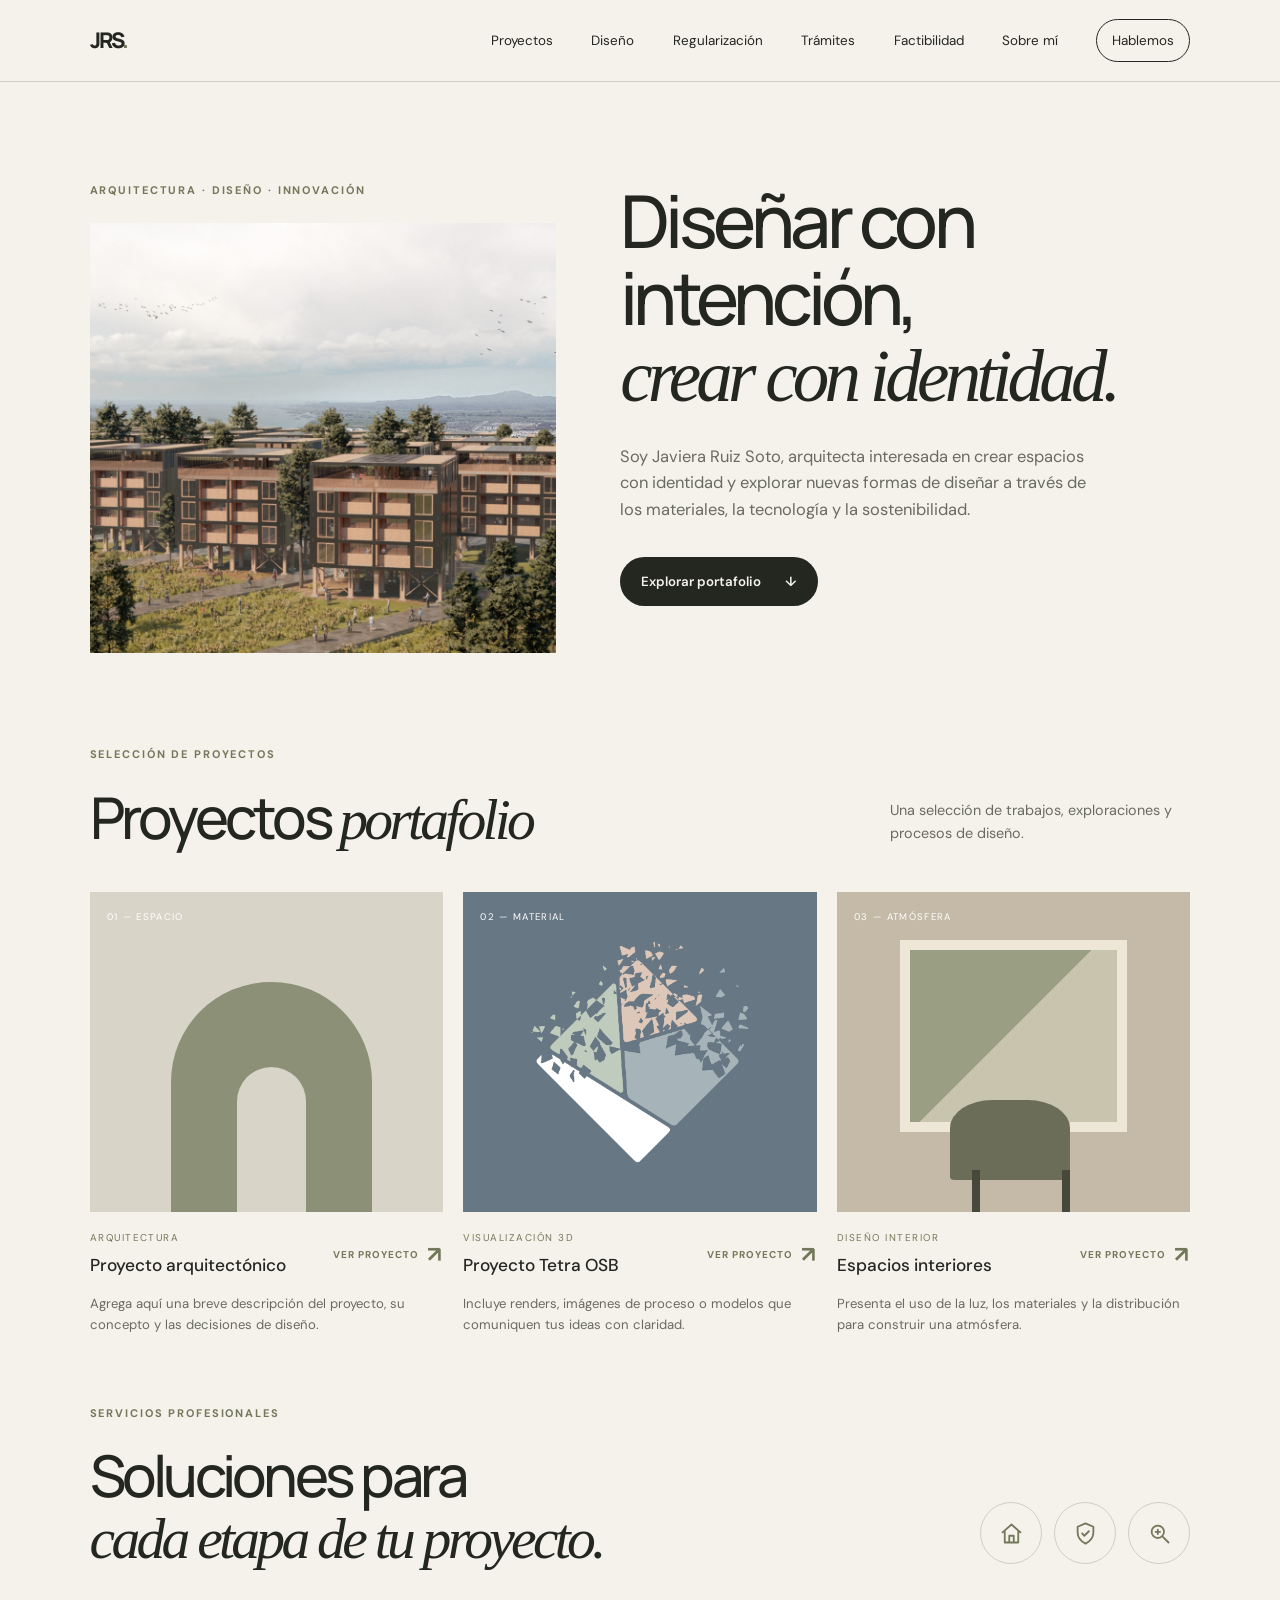
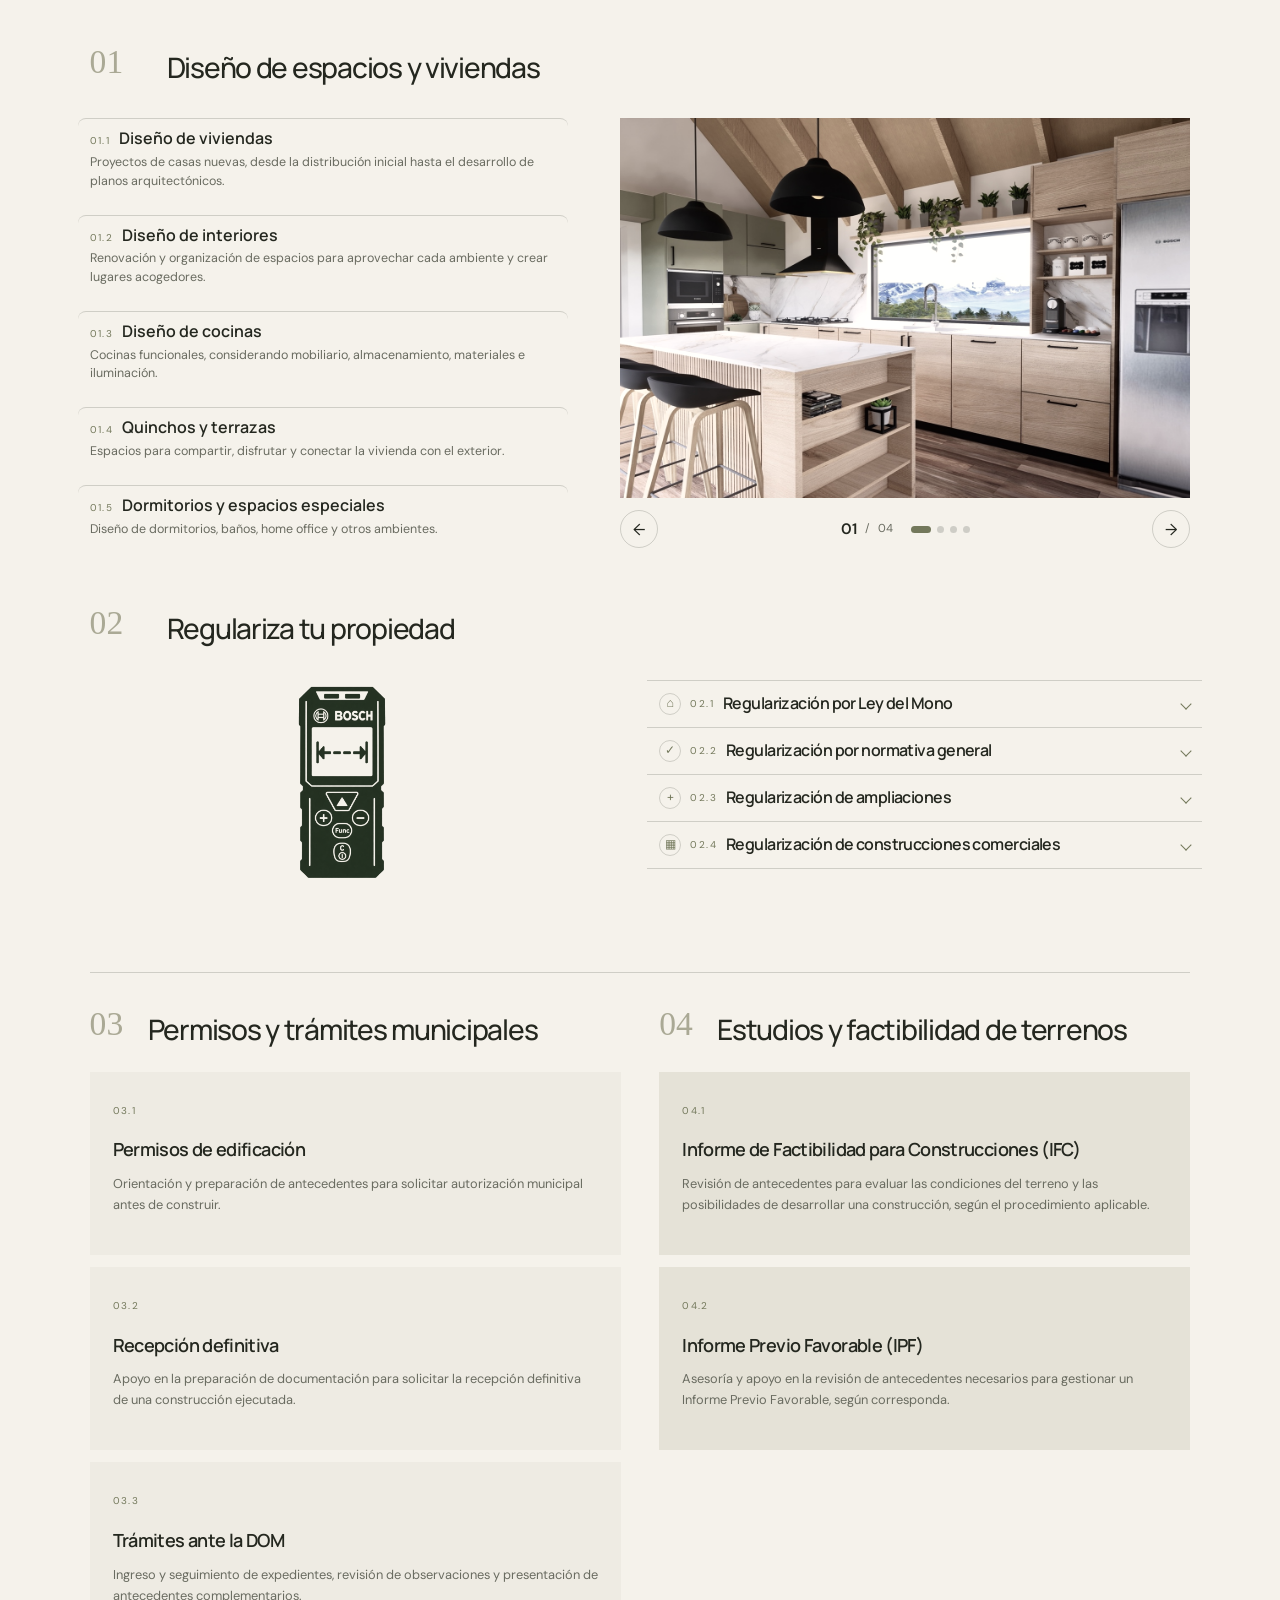
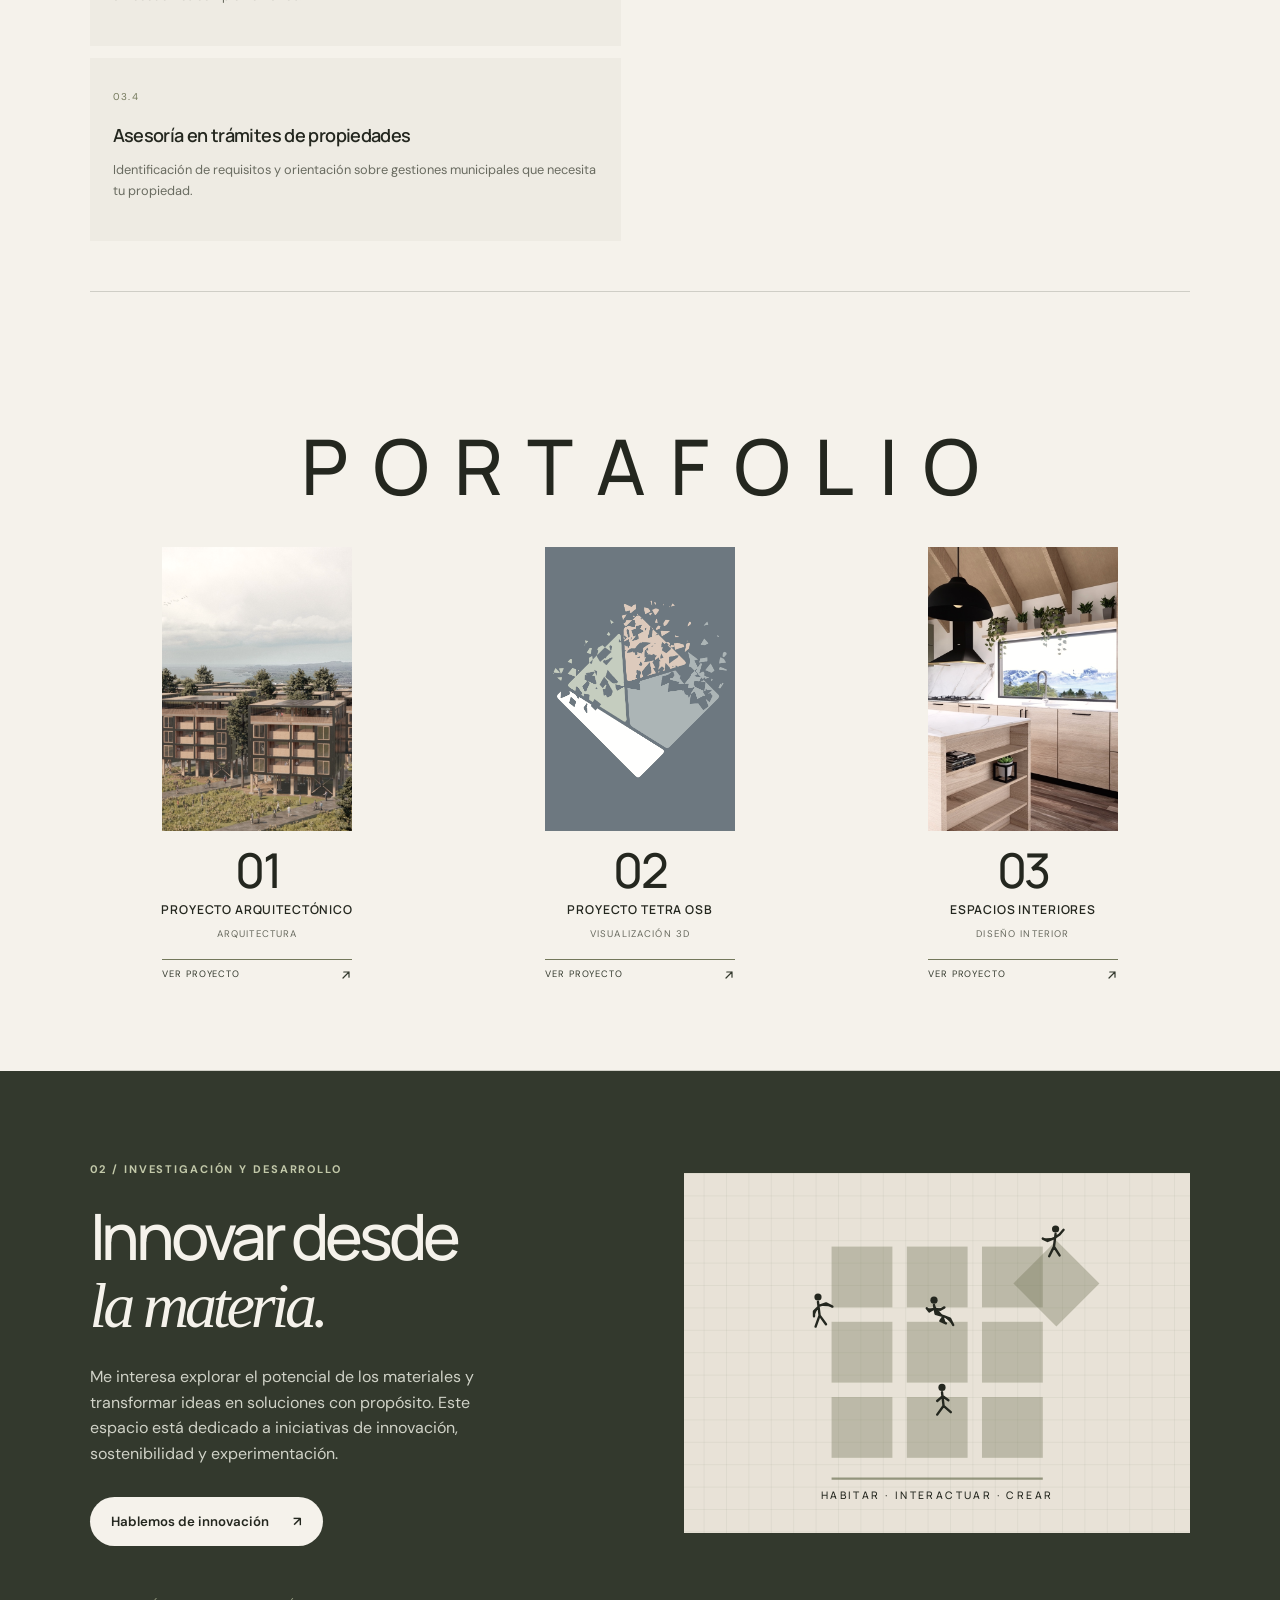
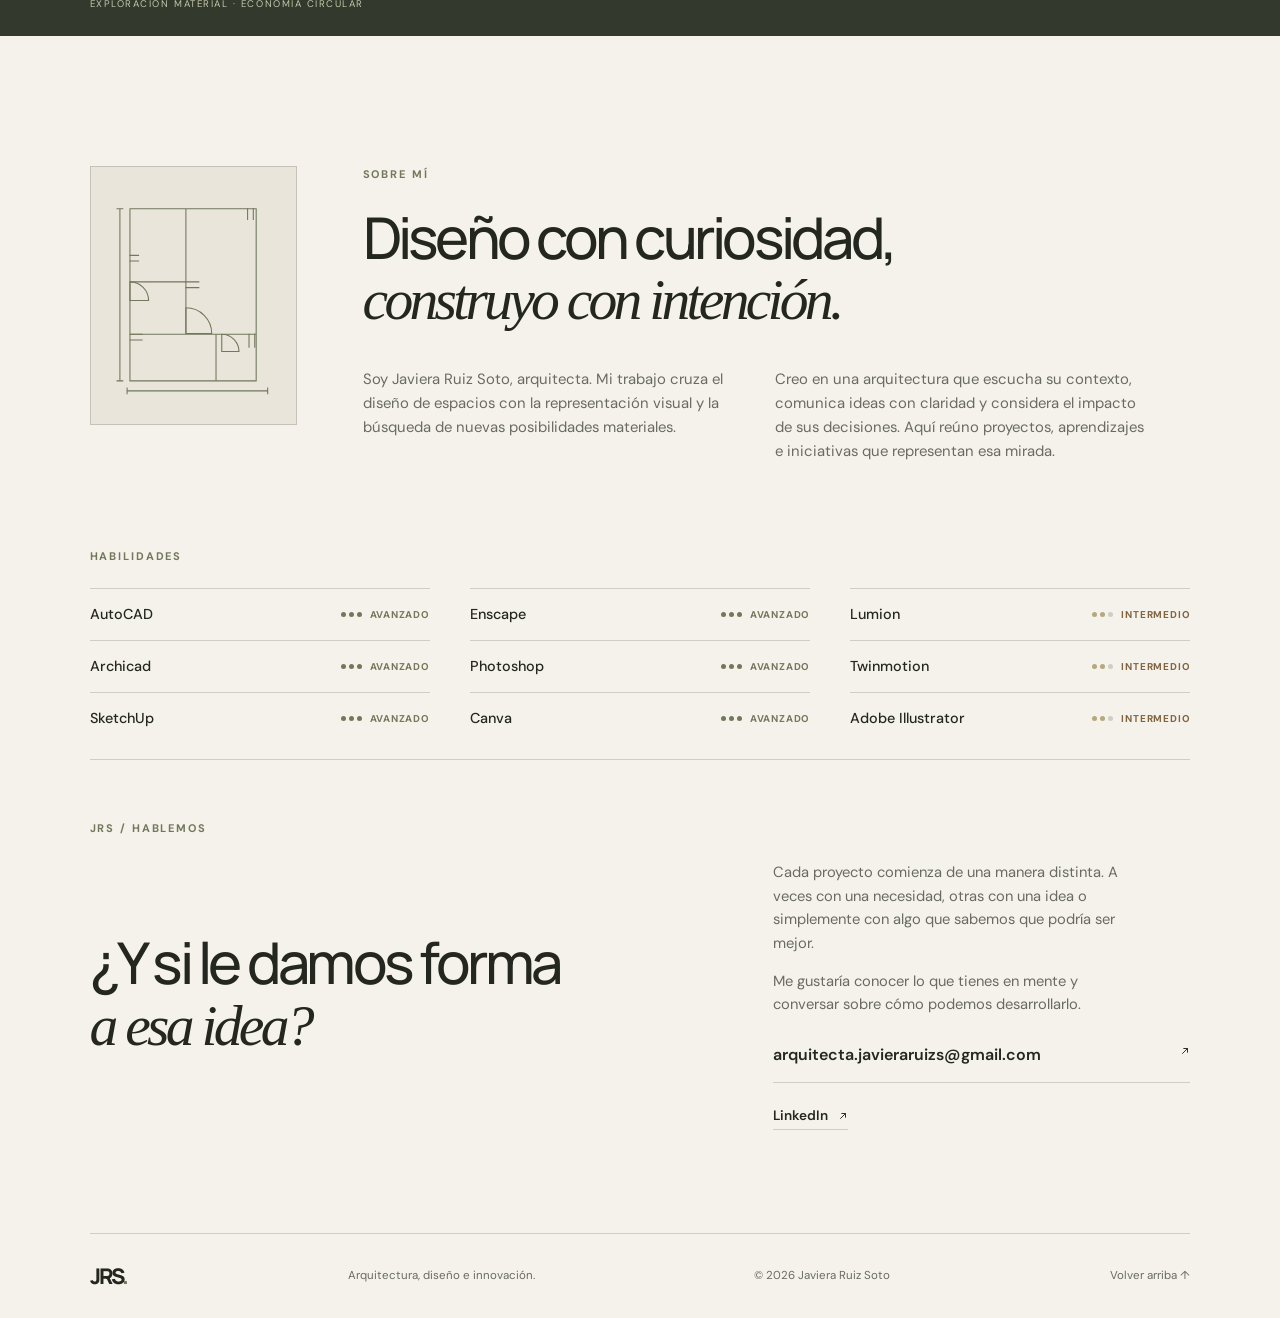
==== commit 2a32e16a: "Armoniza ilustración con paleta oliva y crema Co-authored-by: Copilot <223556219+Copilot@users.norep" ====
--- a/index.html
+++ b/index.html
@@ -207,7 +207,7 @@
           <svg class="material-scene" viewBox="0 0 640 450" preserveAspectRatio="xMidYMid slice" aria-hidden="true" focusable="false">
             <defs>
               <pattern id="material-grid-pattern" width="28" height="28" patternUnits="userSpaceOnUse">
-                <path d="M28 0H0V28" fill="none" stroke="#24271f" stroke-opacity=".14" stroke-width="1"/>
+                <path class="scene-grid-line" d="M28 0H0V28"/>
               </pattern>
             </defs>
             <rect class="scene-paper" width="640" height="450"/>
--- a/styles.css
+++ b/styles.css
@@ -116,10 +116,11 @@
 .eyebrow-light { color: #c2c8a9; }
 .innovation-copy h2 { font-size: clamp(3rem, 5vw, 5rem); margin-bottom: 25px; }
 .innovation-copy > p:not(.eyebrow) { color: #d0d2c7; max-width: 440px; margin-bottom: 30px; }
-.material-art { height: 360px; position: relative; background: #f5f2eb; overflow: hidden; }
+.material-art { height: 360px; position: relative; background: var(--paper-dark); overflow: hidden; }
 .material-scene { display: block; width: 100%; height: 100%; }
-.scene-paper { fill: #f5f2eb; }
-.scene-volume { fill: #b8a5a2; opacity: .76; }
+.scene-paper { fill: var(--paper-dark); }
+.scene-grid-line { fill: none; stroke: var(--olive); stroke-opacity: .2; stroke-width: 1; }
+.scene-volume { fill: var(--olive); opacity: .38; }
 .scene-people { color: #24271f; fill: #24271f; stroke: currentColor; stroke-width: 3; stroke-linecap: round; stroke-linejoin: round; }
 .scene-head { stroke: none; }
 .scene-person { transform-box: fill-box; transform-origin: center; }
@@ -127,7 +128,7 @@
 .scene-person-sit { animation: scene-sit 6s ease-in-out infinite 1s; }
 .scene-person-walk { animation: scene-walk 8s ease-in-out infinite; }
 .scene-person-observe { animation: scene-observe 9s ease-in-out infinite 2s; }
-.scene-caption-rule { fill: none; stroke: #b8a5a2; stroke-width: 3; }
+.scene-caption-rule { fill: none; stroke: var(--olive); stroke-width: 3; opacity: .72; }
 .scene-caption { fill: #24271f; font-family: "Manrope", sans-serif; font-size: 13px; font-weight: 500; letter-spacing: 3px; text-anchor: middle; }
 @keyframes scene-reach { 0%,100% { transform: translateY(0); } 50% { transform: translateY(-3px); } }
 @keyframes scene-sit { 0%,100% { transform: translateY(0); } 50% { transform: translateY(2px); } }
@@ -208,7 +209,7 @@
   .site-footer { align-items: flex-start; flex-direction: column; gap: 10px; }
 }
 /* Estilos para la sección Servicios: pegar al final de styles.css */
-.services-section{padding-top:35px;padding-bottom:115px}
+.services-section{padding-top:35px;padding-bottom:60px}
 .service-category{padding-block:34px 50px;border-bottom:1px solid var(--line)}
 #factibilidad{border-bottom:0}
 .service-category-pair{display:grid;grid-template-columns:repeat(2,minmax(0,1fr));gap:clamp(24px,3vw,42px);padding-block:34px 50px;border-bottom:1px solid var(--line)}
@@ -252,7 +253,7 @@
 .service-card ul{list-style:none;padding:14px 0 0;margin:0;border-top:1px solid var(--line)}
 .service-card li{color:var(--ink);font-size:.74rem;line-height:1.5;padding:5px 0 5px 14px;position:relative}
 .service-card li:before{content:"—";position:absolute;left:0;color:var(--olive)}
-@media(max-width:800px){.services-section{padding-top:35px;padding-bottom:85px}.service-category-heading{grid-template-columns:42px 1fr;gap:12px}.category-summary{grid-column:2;max-width:560px}.service-cards,.service-cards-two{grid-template-columns:1fr 1fr}.image-grid.four,.image-grid.three{grid-template-columns:repeat(2,1fr);height:auto}.image-grid.two{height:auto}.image-grid img{min-height:150px;aspect-ratio:1.35}}
+@media(max-width:800px){.services-section{padding-top:35px;padding-bottom:45px}.service-category-heading{grid-template-columns:42px 1fr;gap:12px}.category-summary{grid-column:2;max-width:560px}.service-cards,.service-cards-two{grid-template-columns:1fr 1fr}.image-grid.four,.image-grid.three{grid-template-columns:repeat(2,1fr);height:auto}.image-grid.two{height:auto}.image-grid img{min-height:150px;aspect-ratio:1.35}}
 @media(max-width:520px){.service-cards,.service-cards-two{grid-template-columns:1fr}.service-category-heading{grid-template-columns:34px 1fr}.service-index{font-size:1.65rem}.image-grid.four,.image-grid.three,.image-grid.two{grid-template-columns:1fr}.image-grid img{aspect-ratio:1.5}}
 @media(max-width:800px){.service-category-pair{grid-template-columns:1fr;gap:0;padding-block:28px 40px}.service-category-pair>.service-category+.service-category{border-top:1px solid var(--line);padding-top:28px}}
 @media(max-width:520px){.service-category-pair .service-category-heading{grid-template-columns:34px minmax(0,1fr);gap:12px}}
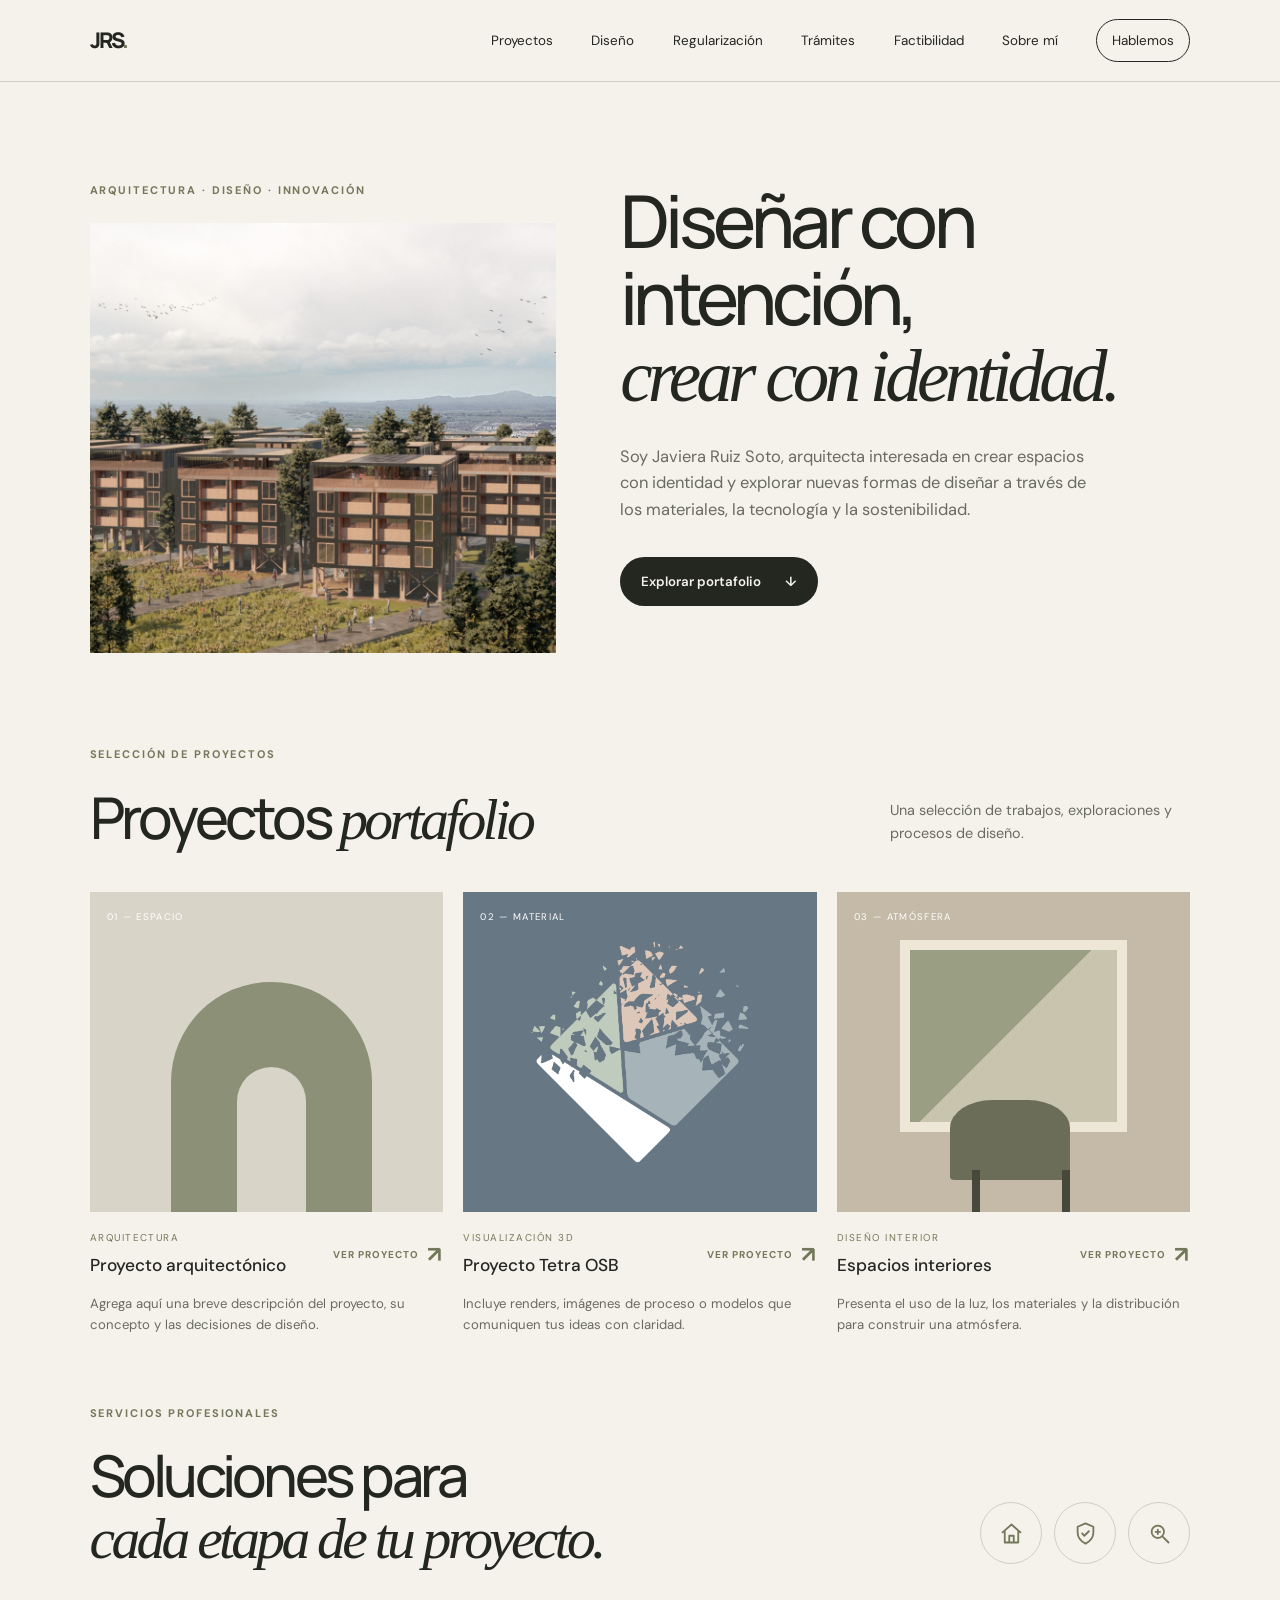
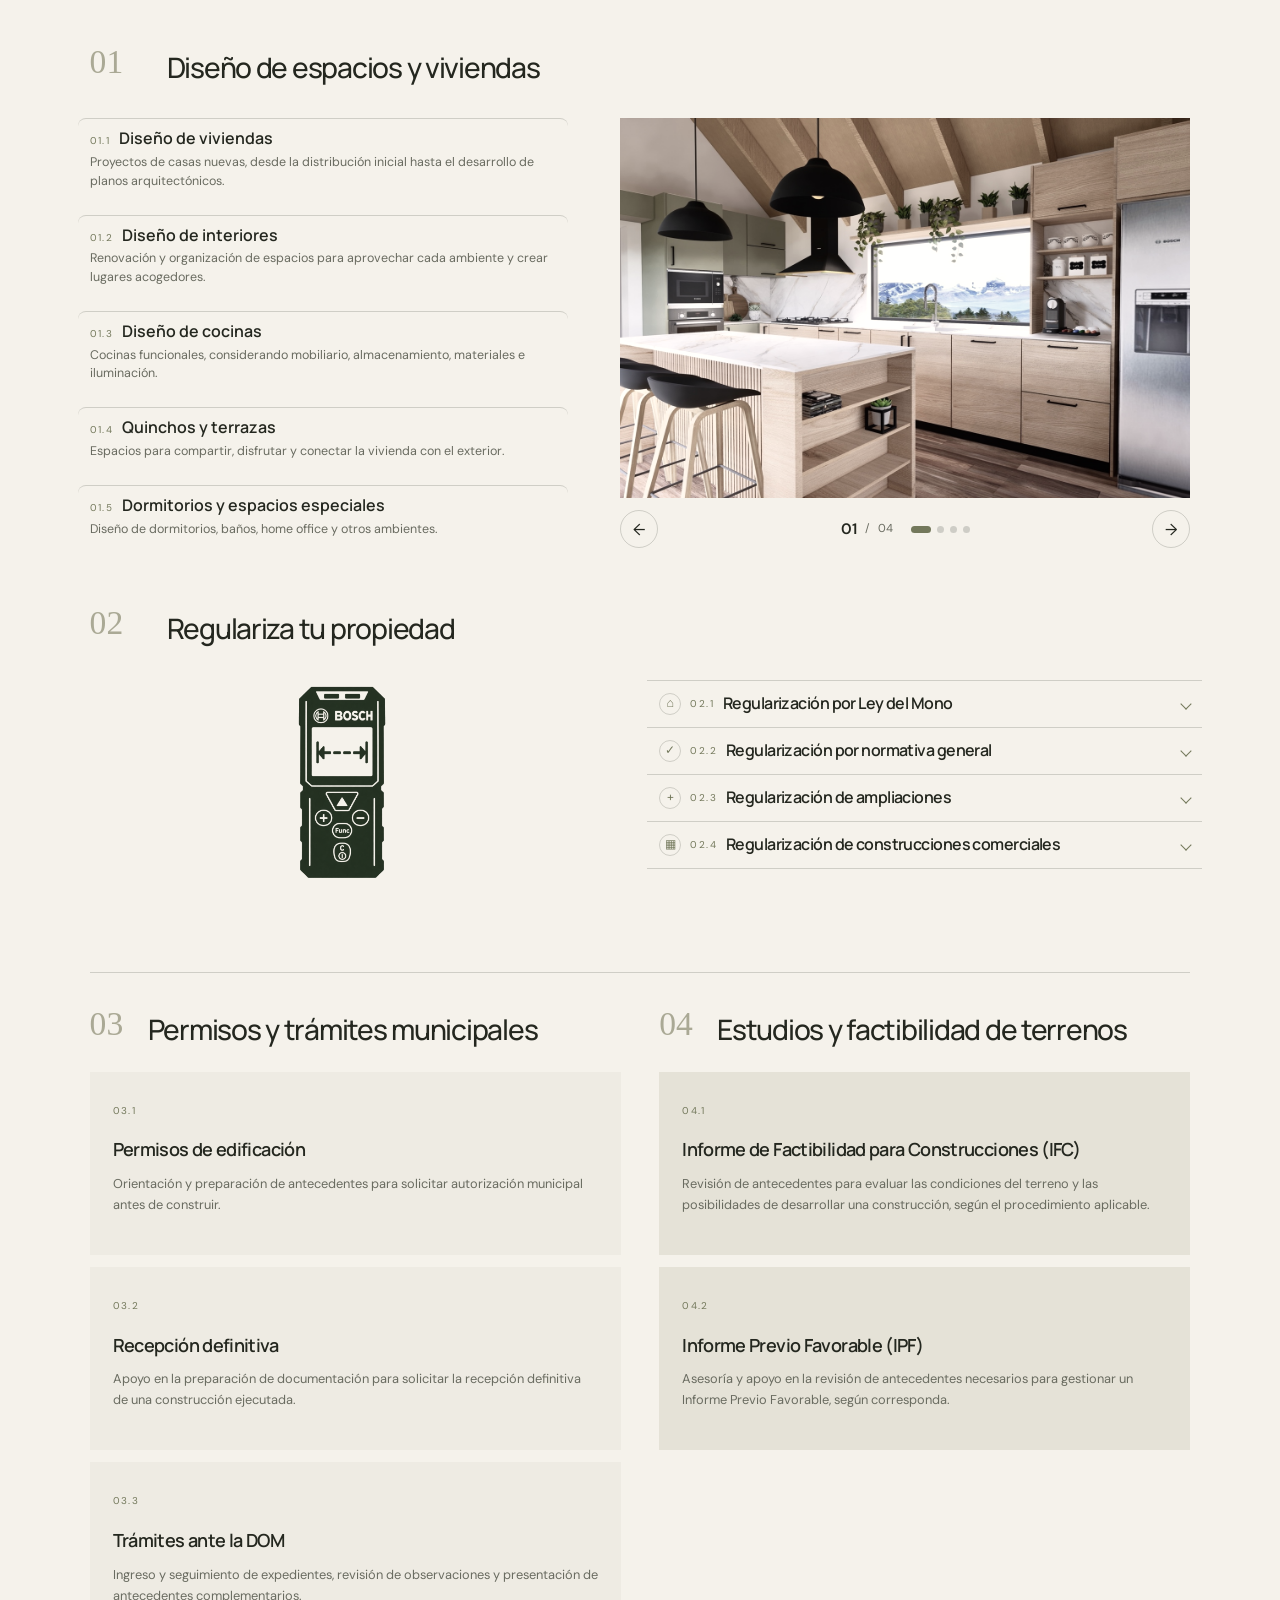
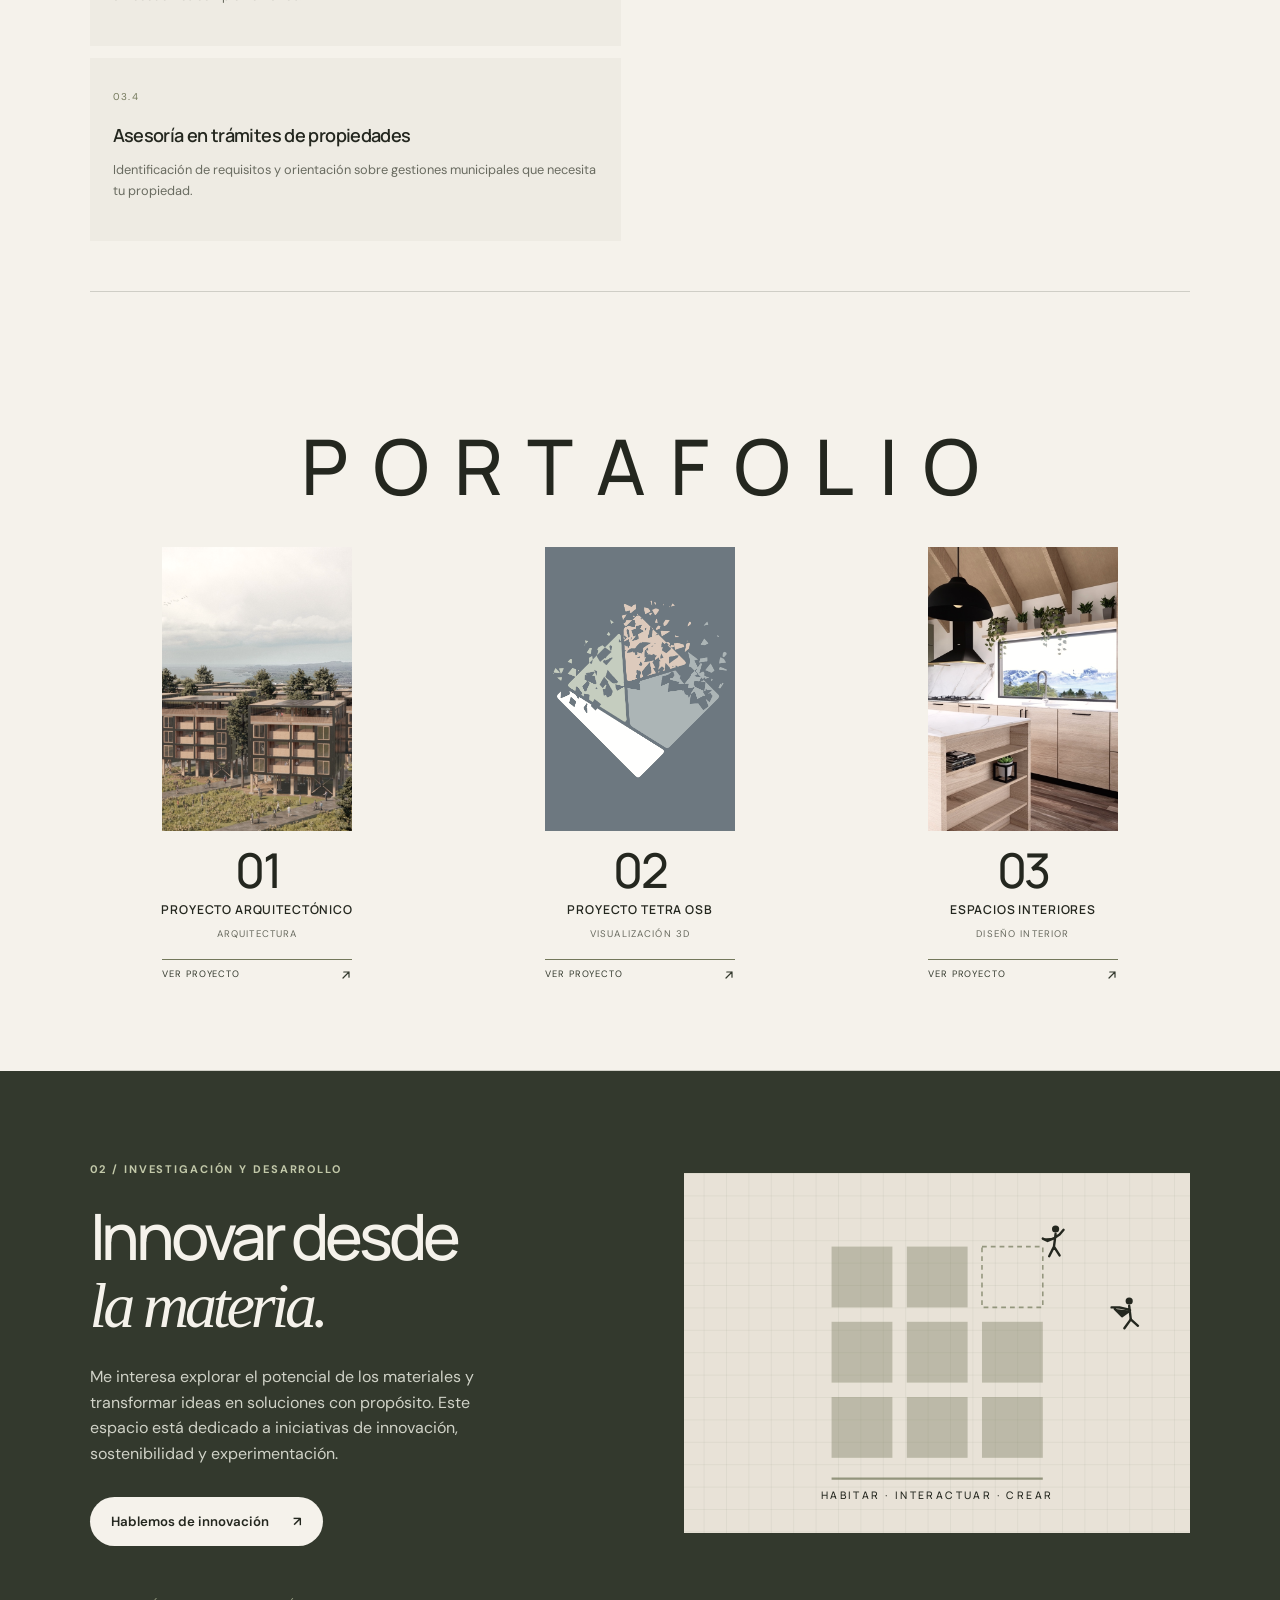
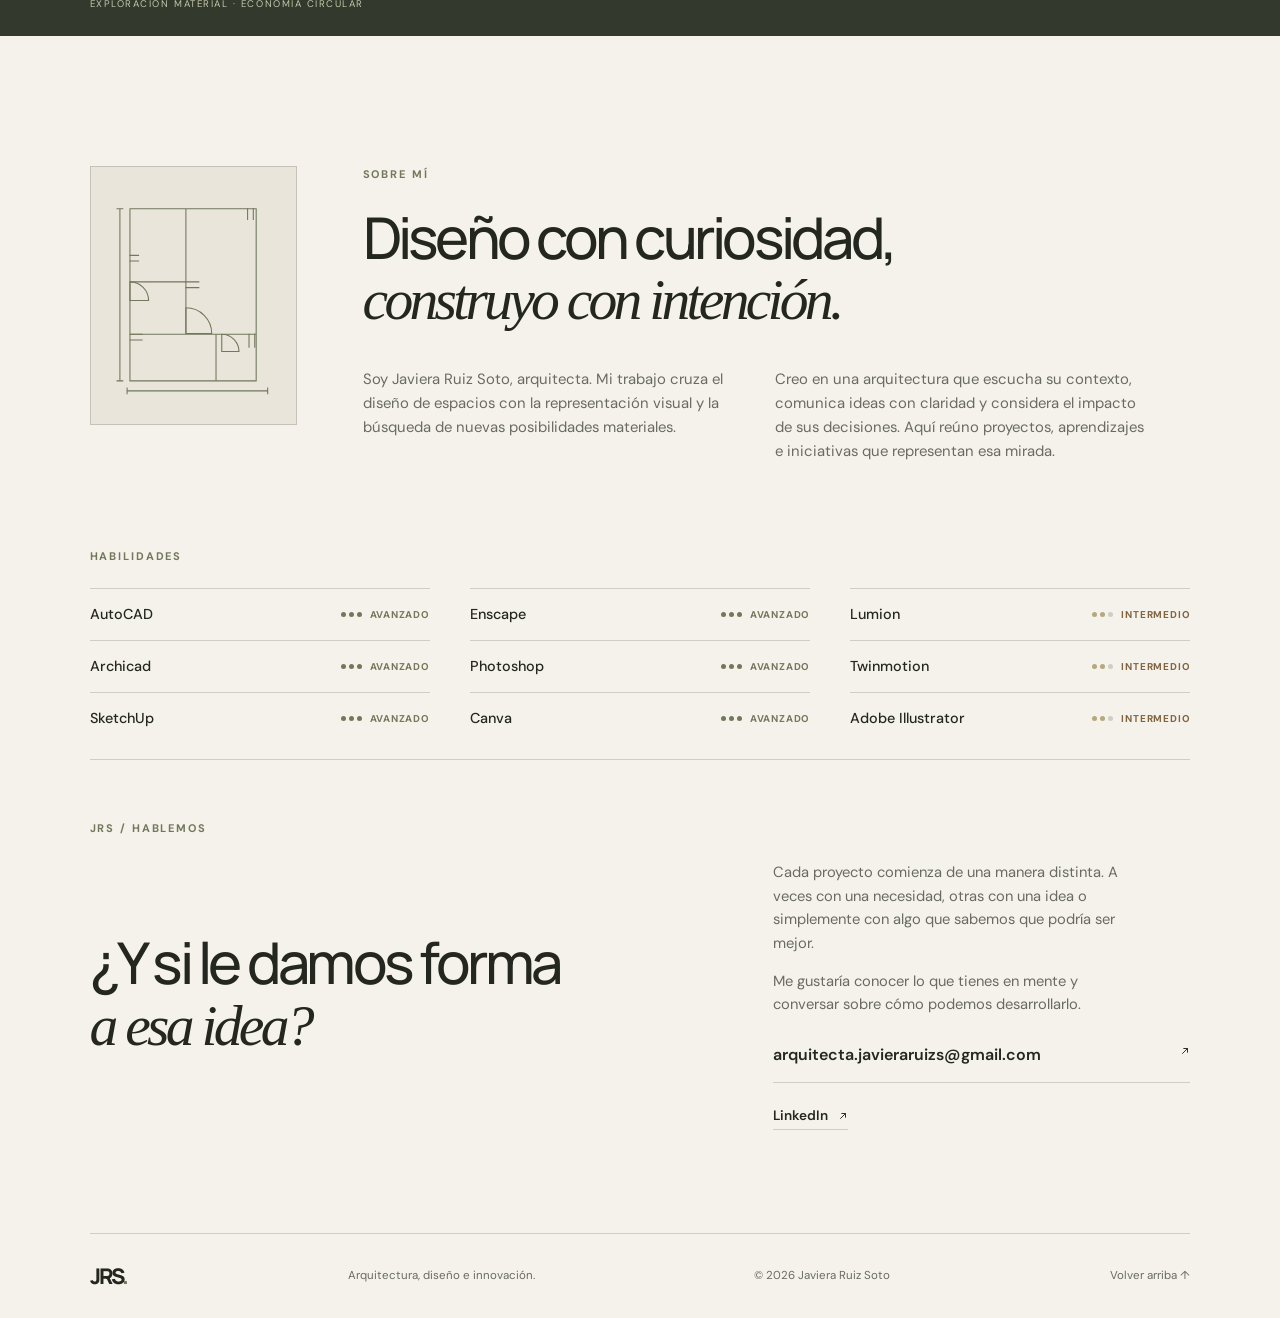
==== commit 3804b595: "Complete upper-right module animation Co-authored-by: Copilot <223556219+Copilot@users.noreply.githu" ====
--- a/index.html
+++ b/index.html
@@ -203,7 +203,7 @@
           <p>Me interesa explorar el potencial de los materiales y transformar ideas en soluciones con propósito. Este espacio está dedicado a iniciativas de innovación, sostenibilidad y experimentación.</p>
           <a class="button button-light" href="#contacto">Hablemos de innovación <span aria-hidden="true">↗&#xfe0e;</span></a>
         </div>
-        <div class="material-art" aria-label="Ilustración arquitectónica con personas interactuando suavemente con volúmenes geométricos" role="img">
+        <div class="material-art" aria-label="Ilustración arquitectónica con dos siluetas; una lleva un cuadrado y completa el módulo superior derecho" role="img">
           <svg class="material-scene" viewBox="0 0 640 450" preserveAspectRatio="xMidYMid slice" aria-hidden="true" focusable="false">
             <defs>
               <pattern id="material-grid-pattern" width="28" height="28" patternUnits="userSpaceOnUse">
@@ -215,32 +215,24 @@
             <g class="scene-volumes">
               <rect class="scene-volume" x="188" y="92" width="76" height="76"/>
               <rect class="scene-volume" x="282" y="92" width="76" height="76"/>
-              <rect class="scene-volume" x="376" y="92" width="76" height="76"/>
               <rect class="scene-volume" x="188" y="186" width="76" height="76"/>
               <rect class="scene-volume" x="282" y="186" width="76" height="76"/>
               <rect class="scene-volume" x="376" y="186" width="76" height="76"/>
               <rect class="scene-volume" x="188" y="280" width="76" height="76"/>
               <rect class="scene-volume" x="282" y="280" width="76" height="76"/>
               <rect class="scene-volume" x="376" y="280" width="76" height="76"/>
-              <rect class="scene-volume scene-volume-diamond" x="431" y="100" width="76" height="76" transform="rotate(45 469 138)"/>
+              <rect class="scene-target-fill" x="376" y="92" width="76" height="76"/>
+              <rect class="scene-target-outline" x="376" y="92" width="76" height="76"/>
             </g>
             <g class="scene-people">
-              <g transform="translate(171 155)">
-                <g class="scene-person scene-person-reach">
-                  <circle class="scene-head" cy="0" r="4.5"/>
-                  <path d="M0 6L2 23M1 11L10 8L18 12M1 12L-5 18L-5 24M2 23L-3 37M2 23L10 34"/>
-                </g>
-              </g>
-              <g transform="translate(316 159)">
-                <g class="scene-person scene-person-sit">
-                  <circle class="scene-head" cy="0" r="4.5"/>
-                  <path d="M0 6L2 17L12 20M1 10L-6 14L-9 10M2 11L8 12L13 9M12 20L20 23L24 31M12 20L8 26L15 29"/>
-                </g>
-              </g>
-              <g transform="translate(326 268)">
+              <g transform="translate(560 160)">
                 <g class="scene-person scene-person-walk">
                   <circle class="scene-head" cy="0" r="4.5"/>
-                  <path d="M0 6L2 23M1 11L-6 17M1 11L8 16M2 23L-6 34M2 23L11 31"/>
+                  <path d="M0 6L2 23M1 11L-12 8L-22 8M1 12L-9 19L-18 10"/>
+                  <g transform="translate(2 23)">
+                    <g class="scene-walk-leg-back"><path d="M0 0L-8 11"/></g>
+                    <g class="scene-walk-leg-front"><path d="M0 0L9 8"/></g>
+                  </g>
                 </g>
               </g>
               <g transform="translate(468 70)">
@@ -250,6 +242,7 @@
                 </g>
               </g>
             </g>
+            <rect class="scene-carried-square" x="515" y="139" width="28" height="28"/>
             <path class="scene-caption-rule" d="M188 382H452"/>
             <text class="scene-caption" x="320" y="408">HABITAR · INTERACTUAR · CREAR</text>
           </svg>
--- a/styles.css
+++ b/styles.css
@@ -124,16 +124,19 @@
 .scene-people { color: #24271f; fill: #24271f; stroke: currentColor; stroke-width: 3; stroke-linecap: round; stroke-linejoin: round; }
 .scene-head { stroke: none; }
 .scene-person { transform-box: fill-box; transform-origin: center; }
-.scene-person-reach { animation: scene-reach 7s ease-in-out infinite; }
-.scene-person-sit { animation: scene-sit 6s ease-in-out infinite 1s; }
-.scene-person-walk { animation: scene-walk 8s ease-in-out infinite; }
-.scene-person-observe { animation: scene-observe 9s ease-in-out infinite 2s; }
+.scene-person-walk { animation: scene-carry-walk 10s ease-in-out infinite; }
+.scene-walk-leg-back,.scene-walk-leg-front { transform-box: fill-box; }
+.scene-walk-leg-back { transform-origin: 100% 0; animation: scene-walk-step 1s ease-in-out infinite alternate; }
+.scene-walk-leg-front { transform-origin: 0 0; animation: scene-walk-step 1s ease-in-out infinite alternate-reverse; }
+.scene-target-fill { fill: var(--olive); opacity: 0; animation: scene-target-complete 10s ease-in-out infinite; }
+.scene-target-outline { fill: none; stroke: var(--olive); stroke-width: 2; stroke-dasharray: 6 5; opacity: .7; }
+.scene-carried-square { fill: var(--olive); opacity: 0; transform-box: fill-box; transform-origin: center; animation: scene-square-delivery 10s ease-in-out infinite; }
 .scene-caption-rule { fill: none; stroke: var(--olive); stroke-width: 3; opacity: .72; }
 .scene-caption { fill: #24271f; font-family: "Manrope", sans-serif; font-size: 13px; font-weight: 500; letter-spacing: 3px; text-anchor: middle; }
-@keyframes scene-reach { 0%,100% { transform: translateY(0); } 50% { transform: translateY(-3px); } }
-@keyframes scene-sit { 0%,100% { transform: translateY(0); } 50% { transform: translateY(2px); } }
-@keyframes scene-walk { 0%,100% { transform: translate(0,0); } 50% { transform: translate(7px,-2px); } }
-@keyframes scene-observe { 0%,100% { transform: translate(0,0); } 50% { transform: translate(0,-3px); } }
+@keyframes scene-carry-walk { 0%,8% { transform: translate(0,0); opacity: 0; } 10% { opacity: 1; } 45%,55% { transform: translate(-115px,0); opacity: 1; } 88% { transform: translate(0,0); opacity: 1; } 100% { opacity: 0; } }
+@keyframes scene-walk-step { from { transform: rotate(-16deg); } to { transform: rotate(16deg); } }
+@keyframes scene-square-delivery { 0%,8% { transform: translate(0,0) scale(1); opacity: 0; } 10% { opacity: 1; } 45% { transform: translate(-115px,0) scale(1); opacity: 1; } 54% { transform: translate(-115px,-23px) scale(2.714); opacity: 1; } 60%,100% { transform: translate(-115px,-23px) scale(2.714); opacity: 0; } }
+@keyframes scene-target-complete { 0%,52% { opacity: 0; } 60%,88% { opacity: .38; } 100% { opacity: 0; } }
 .innovation-tag { position: absolute; bottom: 24px; left: 0; font-size: .6rem; letter-spacing: .16em; color: #c2c8a9; }
 .about-section { padding-block: 130px 15px; display: grid; grid-template-columns: .25fr 1fr; column-gap: 6%; row-gap: 0; }
 .about-portrait { width: 100%; max-width: 240px; aspect-ratio: 4 / 5; align-self: start; display: grid; place-items: center; overflow: hidden; background: #e9e5db; border: 1px solid var(--line); }
@@ -293,7 +296,6 @@
 @media(max-width:800px){#diseno.service-category{grid-template-columns:1fr;column-gap:0;align-items:start}#diseno .service-category-heading{grid-column:1;grid-template-columns:42px 1fr;gap:12px}#diseno .category-summary{grid-column:2;max-width:560px}#diseno .design-carousel{grid-column:1;grid-row:3}#diseno .service-cards{grid-column:1;grid-row:2;margin:0;align-content:start}}
 @media(max-width:520px){#diseno .service-category-heading{grid-template-columns:34px 1fr}#diseno .design-carousel-viewport{aspect-ratio:1.5}#diseno .design-carousel-controls{grid-template-columns:36px 1fr 36px;gap:8px}#diseno .design-carousel-button{width:36px;height:36px}}
 @media(prefers-reduced-motion:reduce){#diseno .design-carousel-track,#diseno .design-carousel-slide img,#diseno .design-carousel-caption{transition:none}}
-@media(prefers-reduced-motion:reduce){.scene-person{animation:none}}
 @media(max-width:800px){
  #regularizacion.service-category{grid-template-columns:minmax(0,.35fr) minmax(0,.65fr);column-gap:12px}
  #regularizacion .service-category-heading{grid-column:1 / -1}
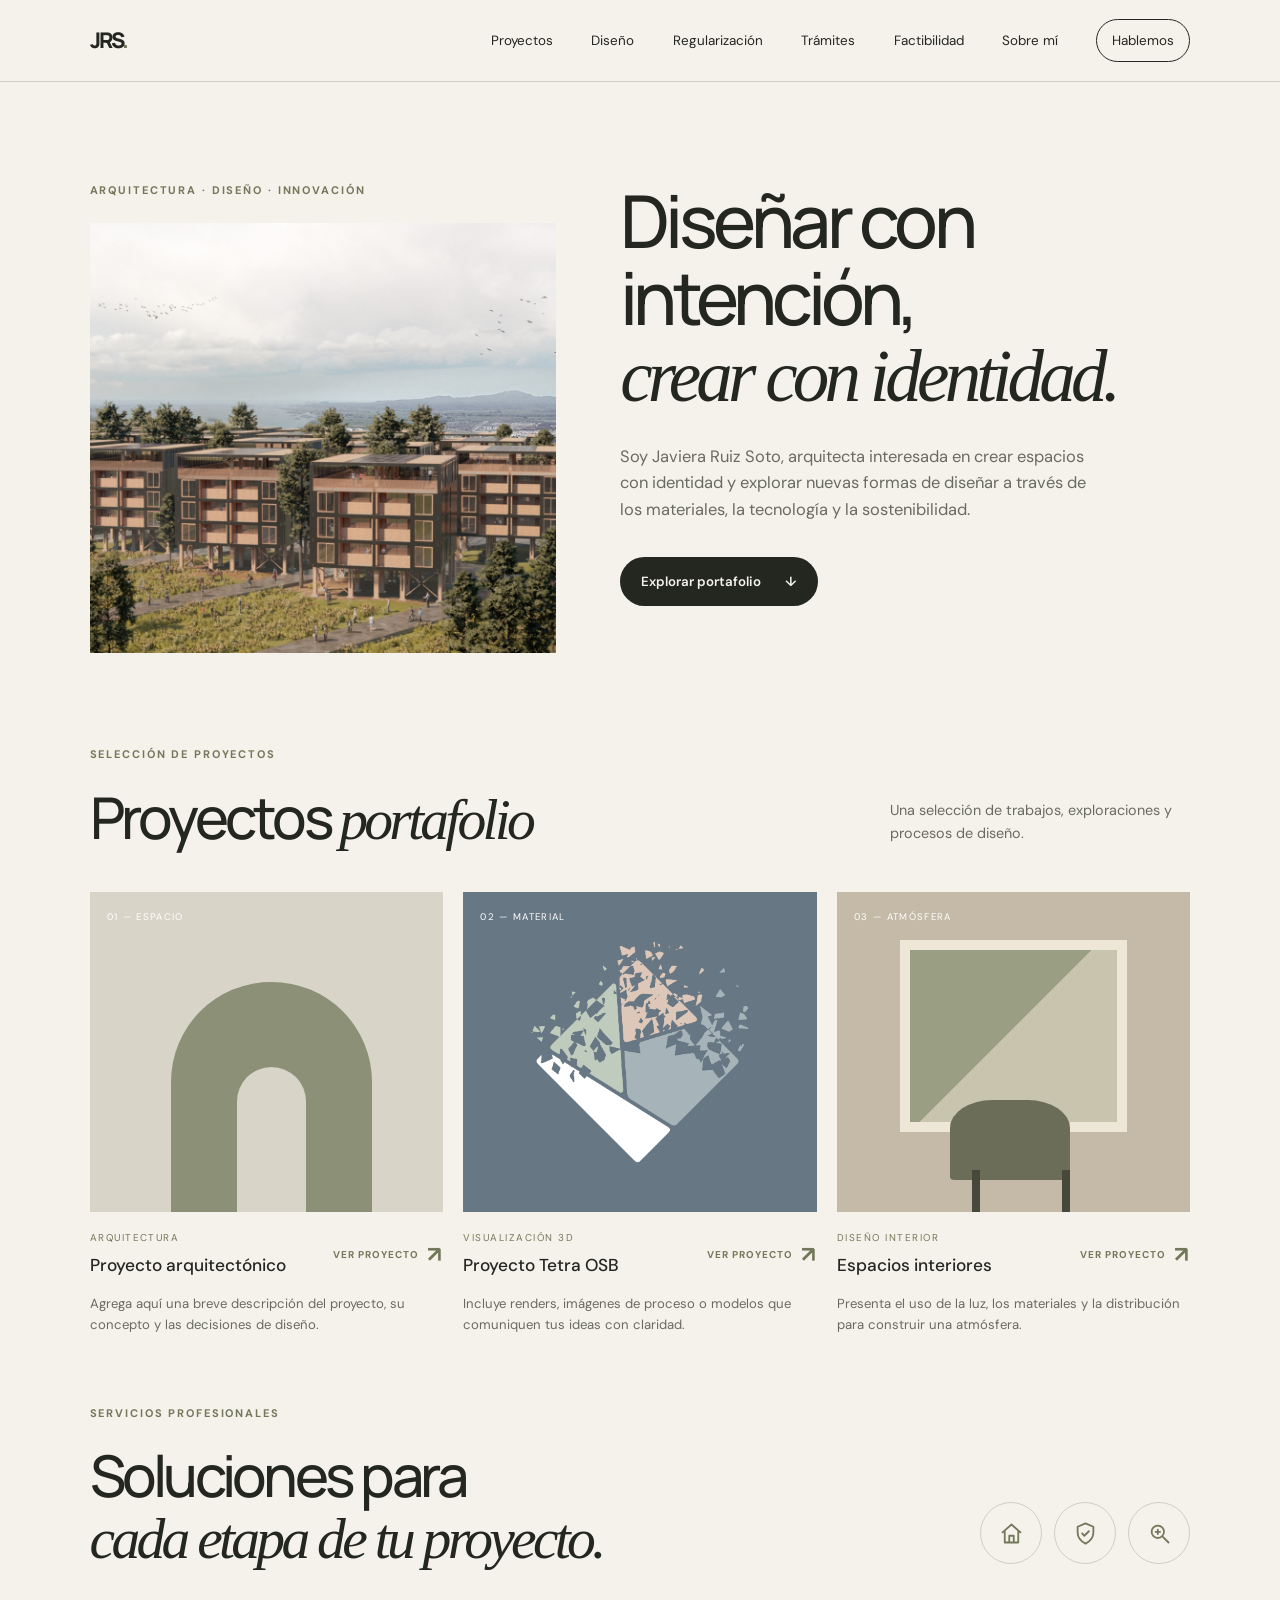
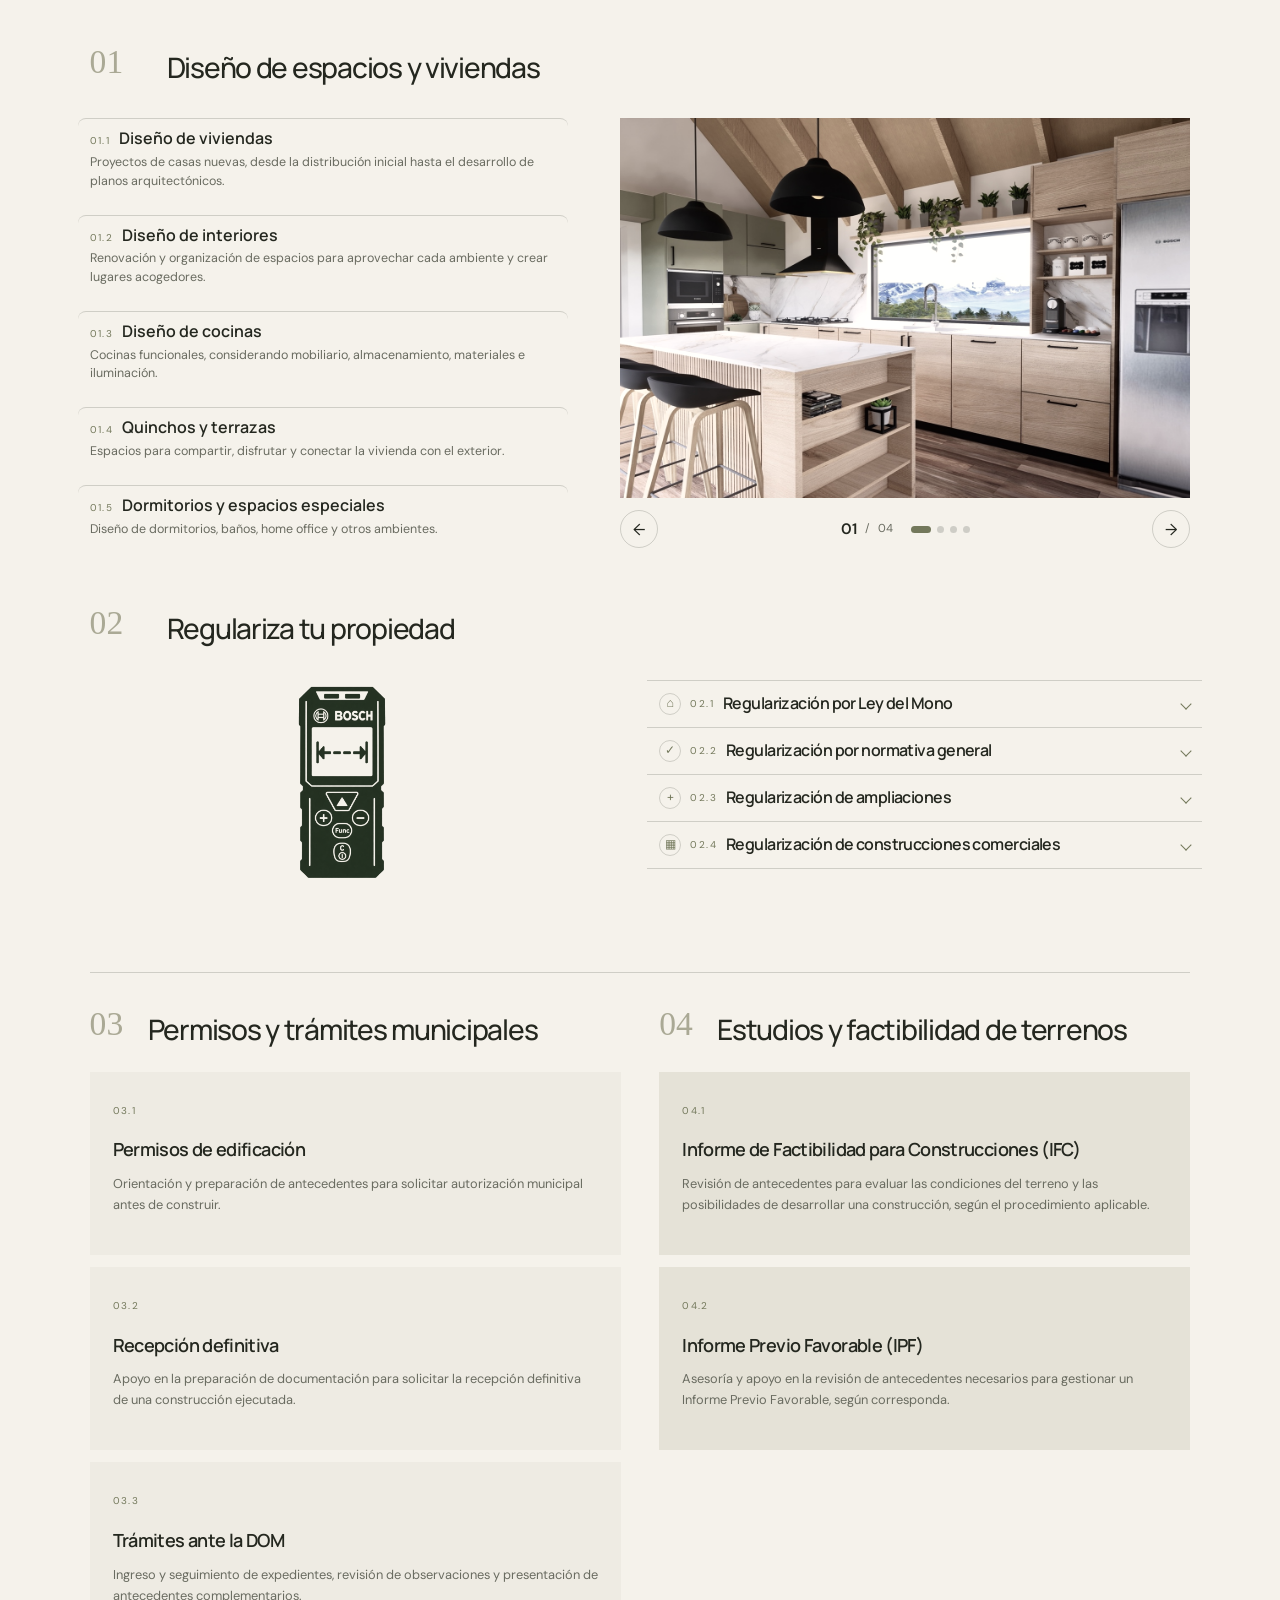
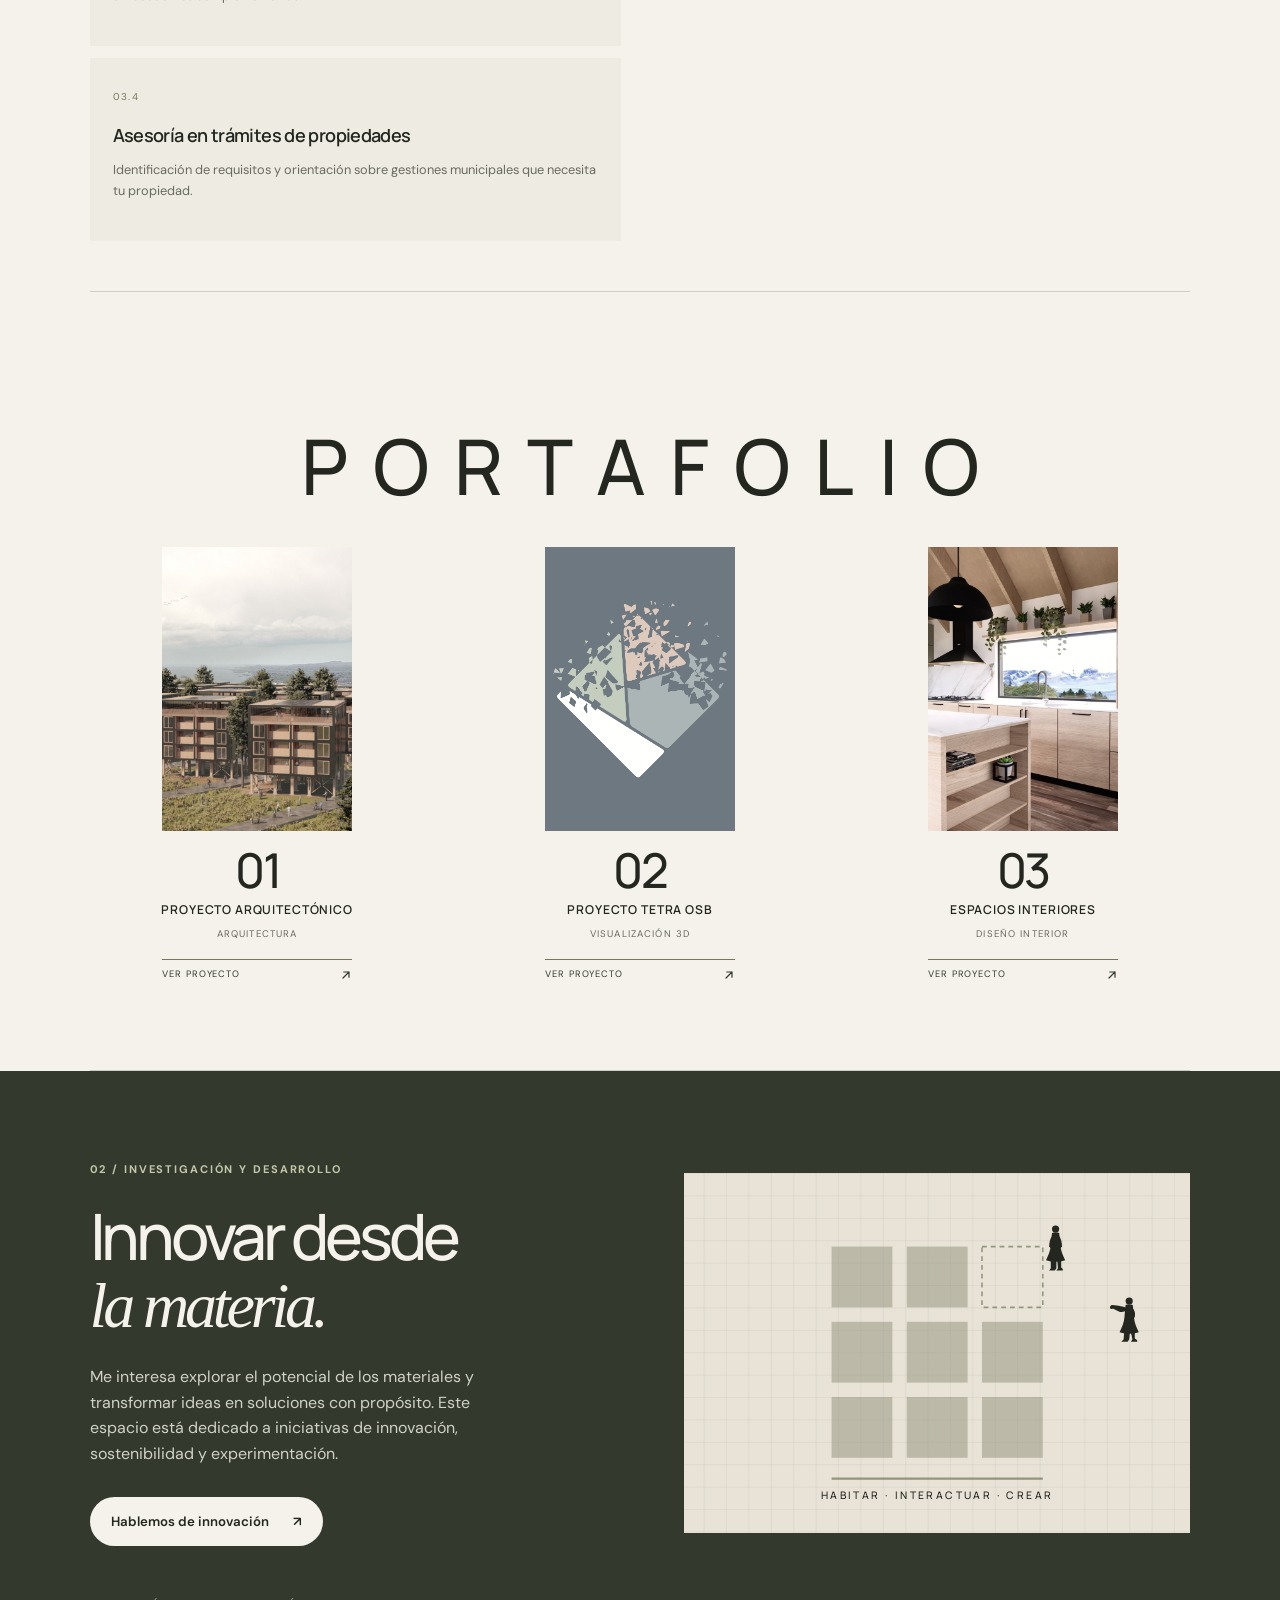
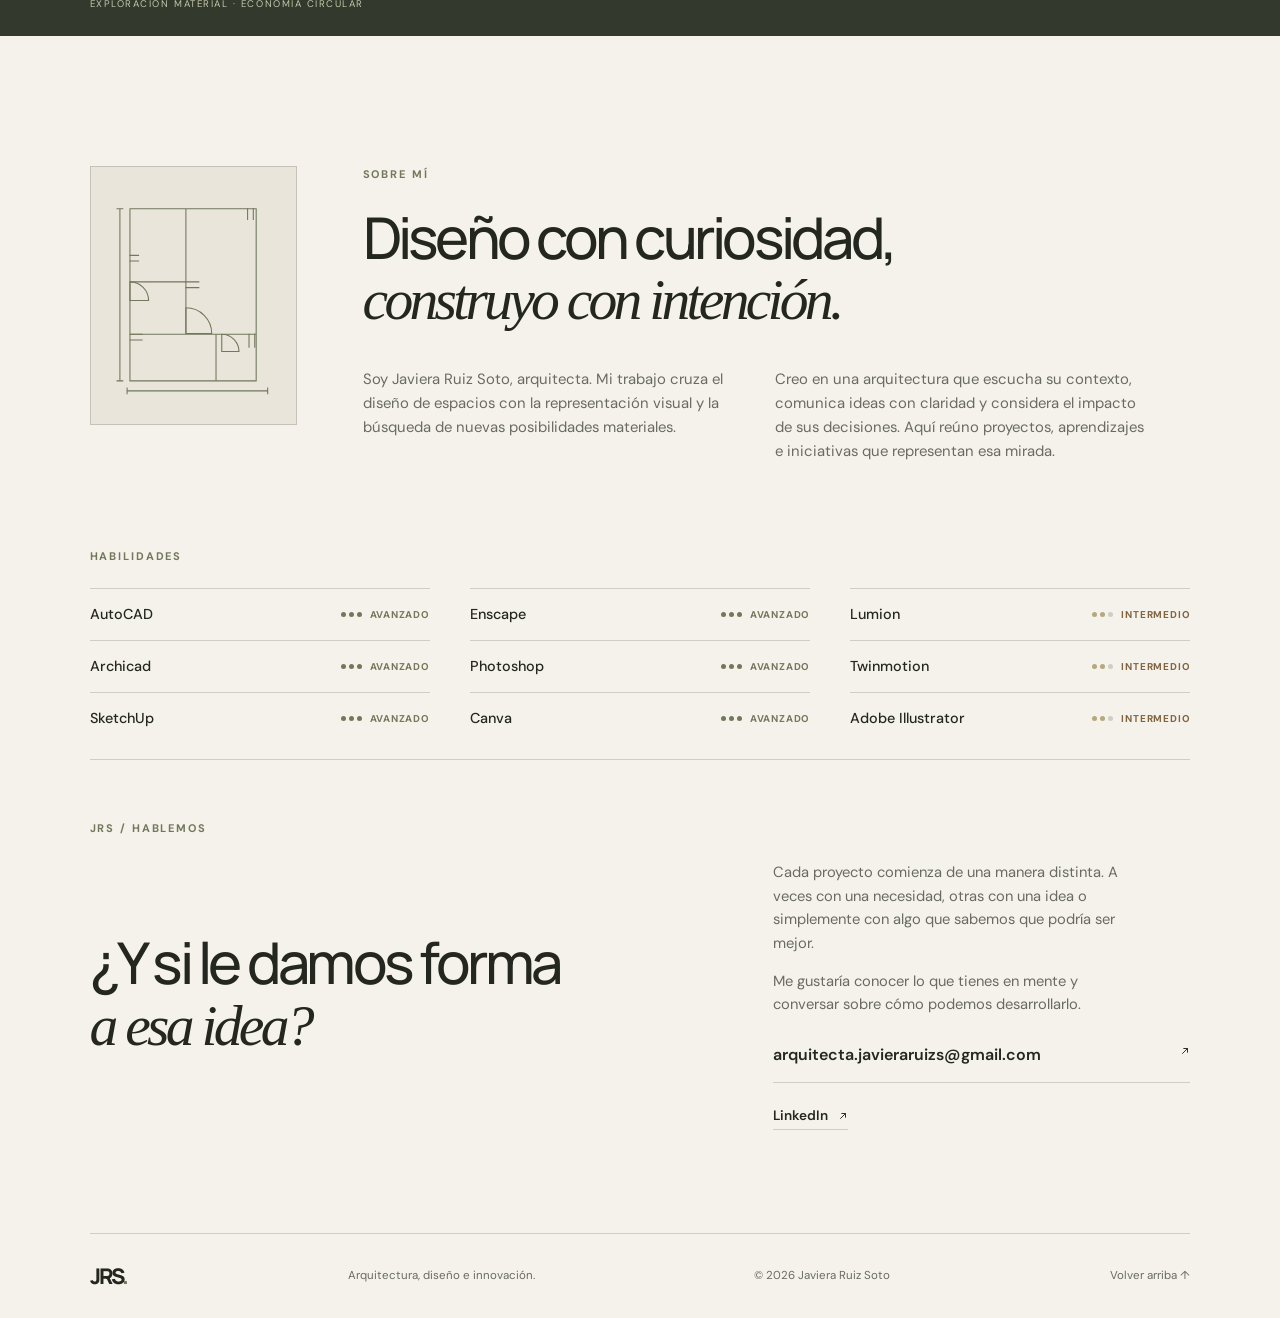
==== commit db596c2c: "Refine architectural human silhouettes Co-authored-by: Copilot <223556219+Copilot@users.noreply.gith" ====
--- a/index.html
+++ b/index.html
@@ -228,17 +228,21 @@
               <g transform="translate(560 160)">
                 <g class="scene-person scene-person-walk">
                   <circle class="scene-head" cy="0" r="4.5"/>
-                  <path d="M0 6L2 23M1 11L-12 8L-22 8M1 12L-9 19L-18 10"/>
-                  <g transform="translate(2 23)">
-                    <g class="scene-walk-leg-back"><path d="M0 0L-8 11"/></g>
-                    <g class="scene-walk-leg-front"><path d="M0 0L9 8"/></g>
-                  </g>
+                  <path d="M-4 8C-7 7-10 7-13 6L-21 5Q-24 5-23 8L-13 13C-9 15-6 13-3 12Z"/>
+                  <circle cx="-22" cy="8" r="2"/>
+                  <path d="M4 9C7 11 8 16 7 20L5 23L2 21L3 16L1 12Z"/>
+                  <path d="M-4.5 5Q0 3 4.5 5L6 21C6.5 27 9 33 12 39Q0 43-12 39C-9 33-6.5 27-6 21Z"/>
+                  <g class="scene-walk-leg-back"><path d="M-6 37L-7 48L-10 51L-2 51L0 48L1 38Z"/></g>
+                  <g class="scene-walk-leg-front"><path d="M2 38L4 48L2 51L10 51L10 49L7 47L7 38Z"/></g>
                 </g>
               </g>
               <g transform="translate(468 70)">
                 <g class="scene-person scene-person-observe">
                   <circle class="scene-head" cy="0" r="4.5"/>
-                  <path d="M0 6L-2 22M-1 11L-10 15L-16 12M-1 11L5 7L10 1M-2 22L-8 34M-2 22L5 33"/>
+                  <path d="M-4 8C-7 12-8 17-8 22L-6 24L-3 21L-2 14Z"/>
+                  <path d="M4 8C7 12 8 17 8 22L6 24L3 21L2 14Z"/>
+                  <path d="M-4.5 5Q0 3 4.5 5L6 21C6.5 27 9 33 12 39Q0 43-12 39C-9 33-6.5 27-6 21Z"/>
+                  <path d="M-6 37L-6 49L-8 52L-1 52L1 49L1 38ZM2 38L3 49L1 52L9 52L9 50L7 48L7 38Z"/>
                 </g>
               </g>
             </g>
--- a/styles.css
+++ b/styles.css
@@ -121,7 +121,7 @@
 .scene-paper { fill: var(--paper-dark); }
 .scene-grid-line { fill: none; stroke: var(--olive); stroke-opacity: .2; stroke-width: 1; }
 .scene-volume { fill: var(--olive); opacity: .38; }
-.scene-people { color: #24271f; fill: #24271f; stroke: currentColor; stroke-width: 3; stroke-linecap: round; stroke-linejoin: round; }
+.scene-people { color: #24271f; fill: #24271f; stroke: none; }
 .scene-head { stroke: none; }
 .scene-person { transform-box: fill-box; transform-origin: center; }
 .scene-person-walk { animation: scene-carry-walk 10s ease-in-out infinite; }
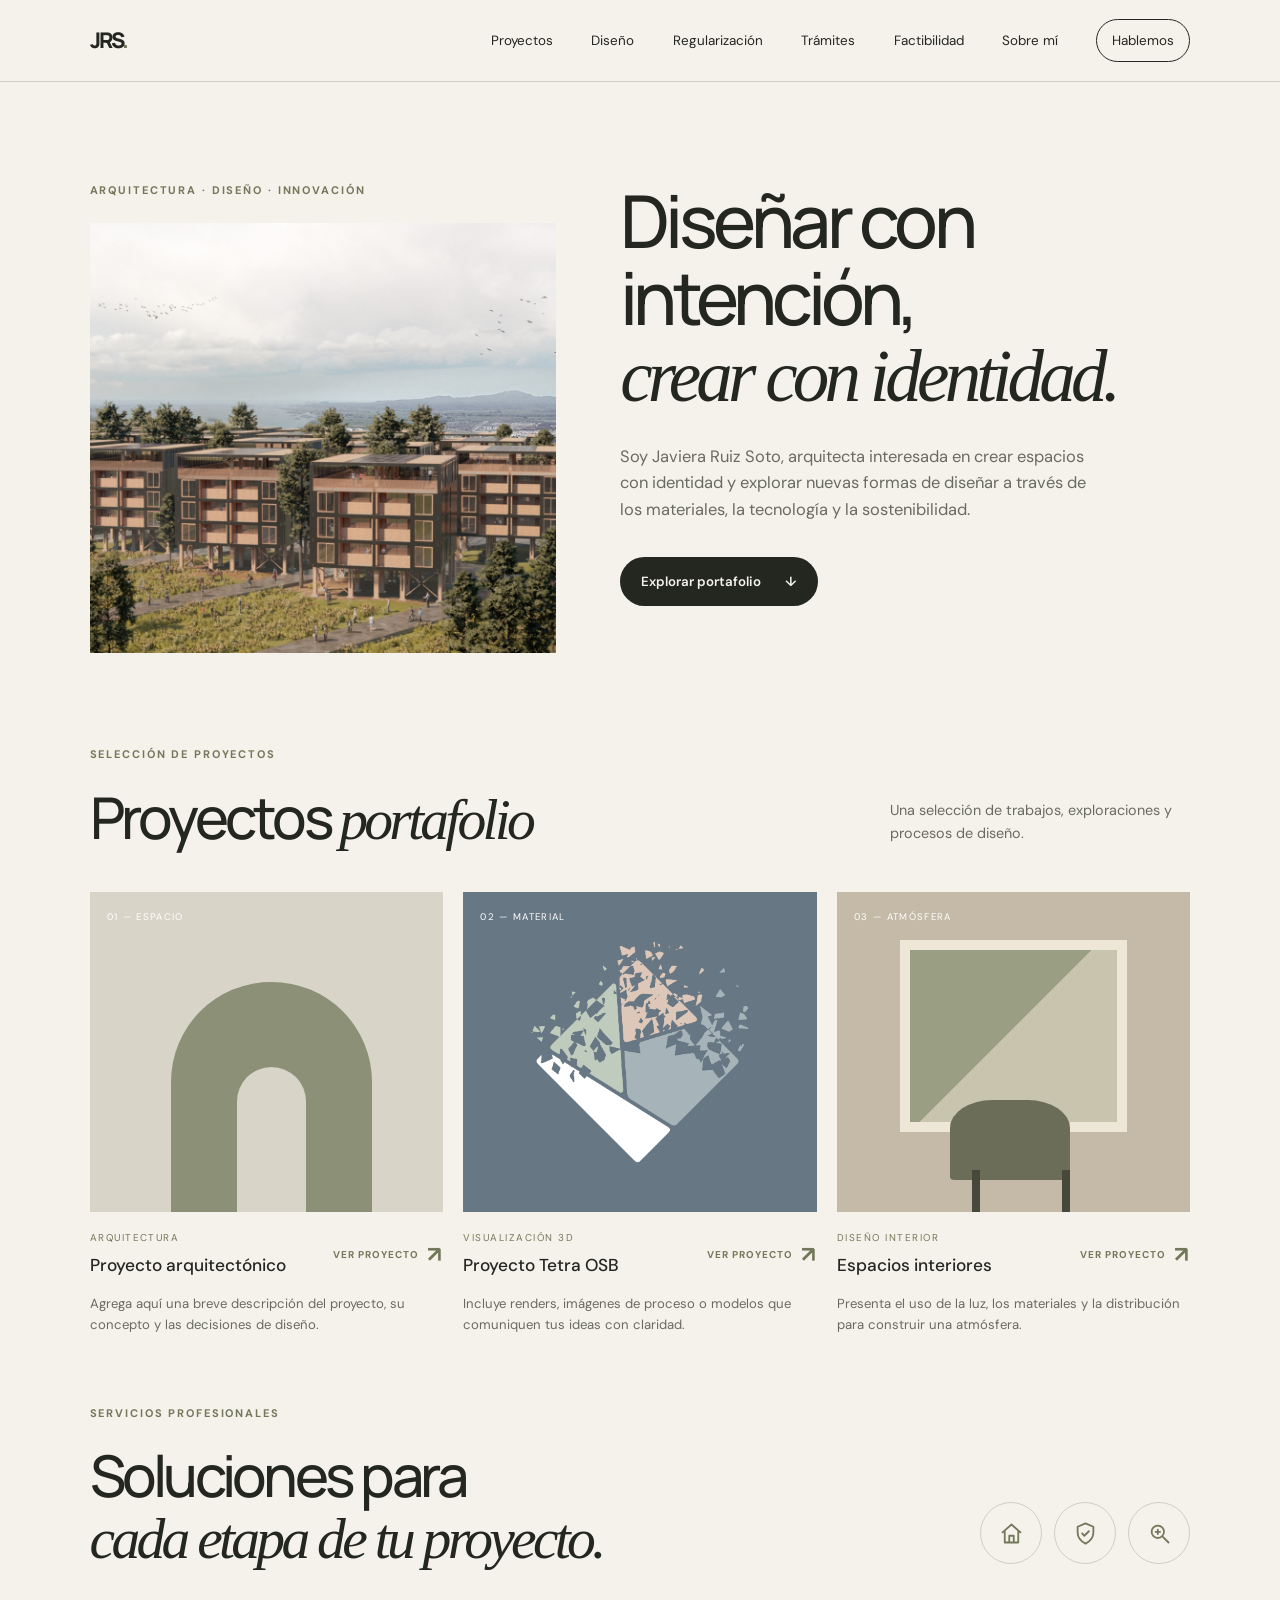
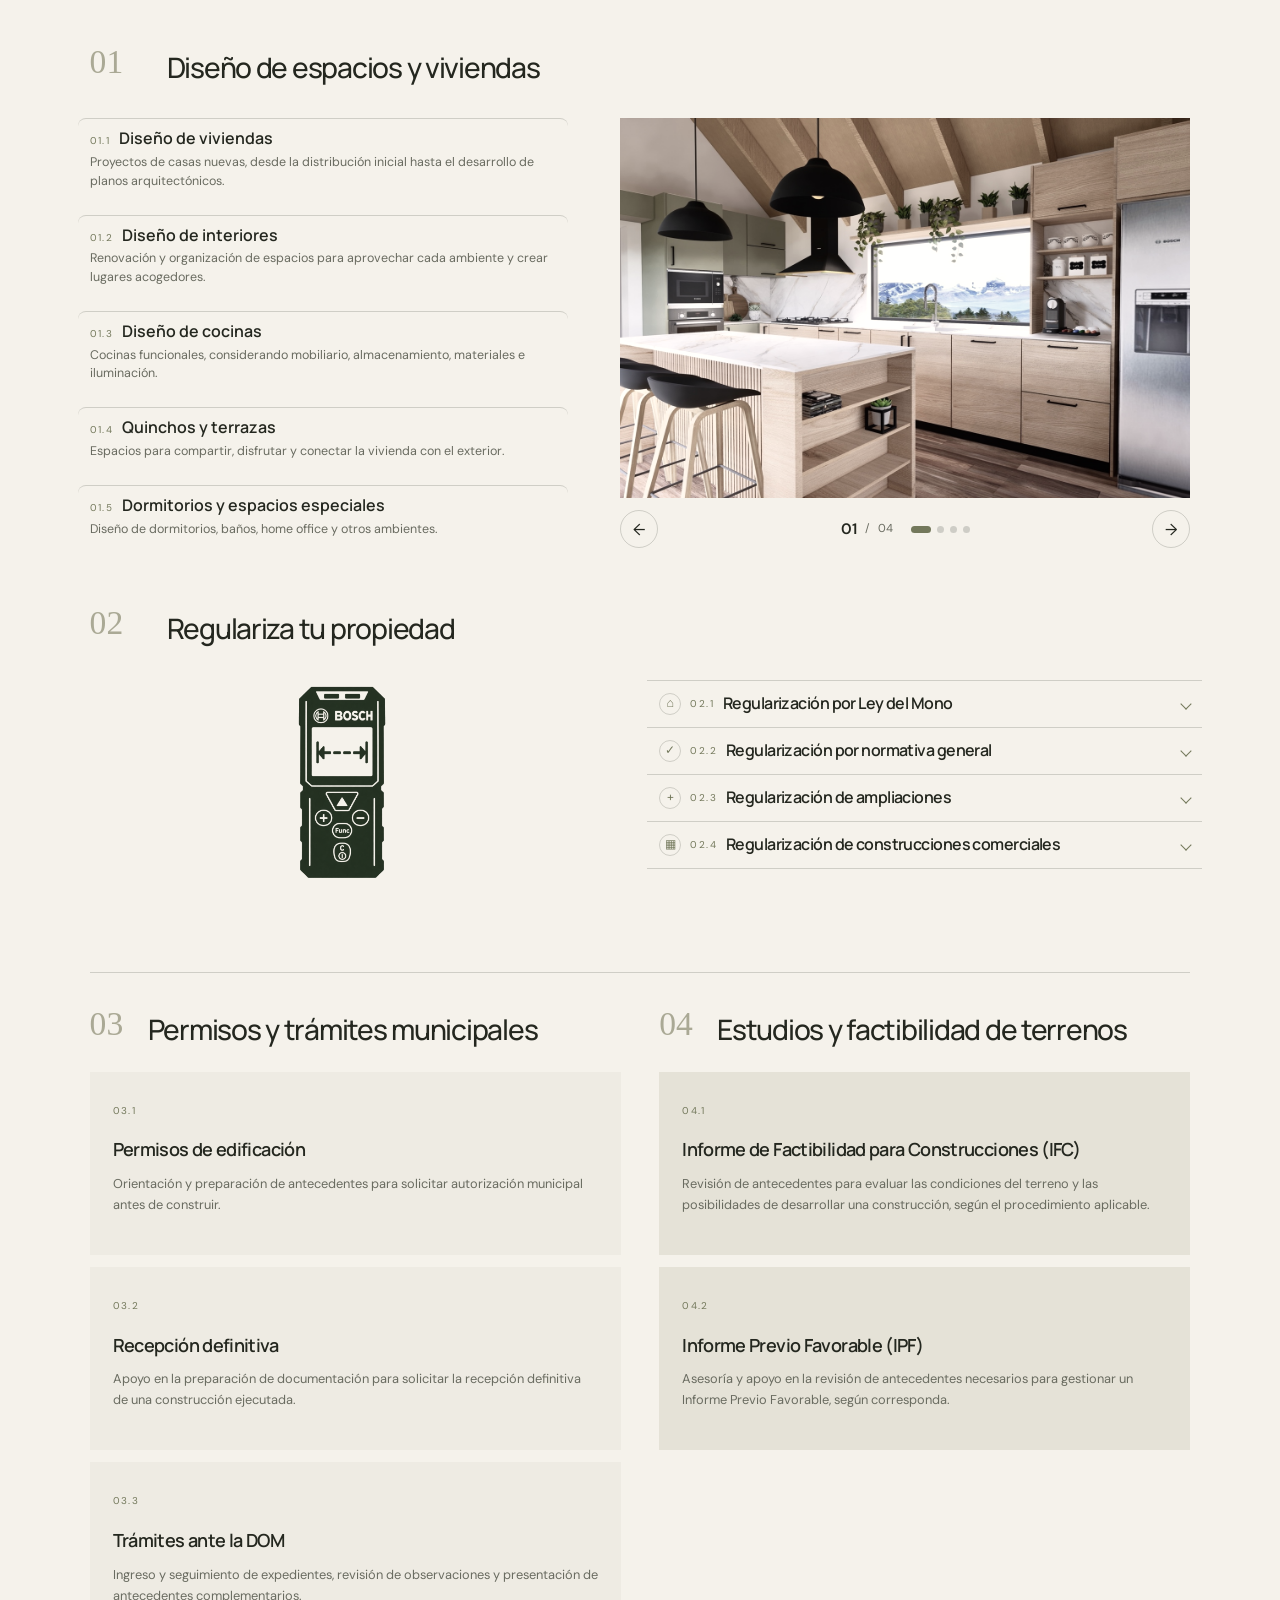
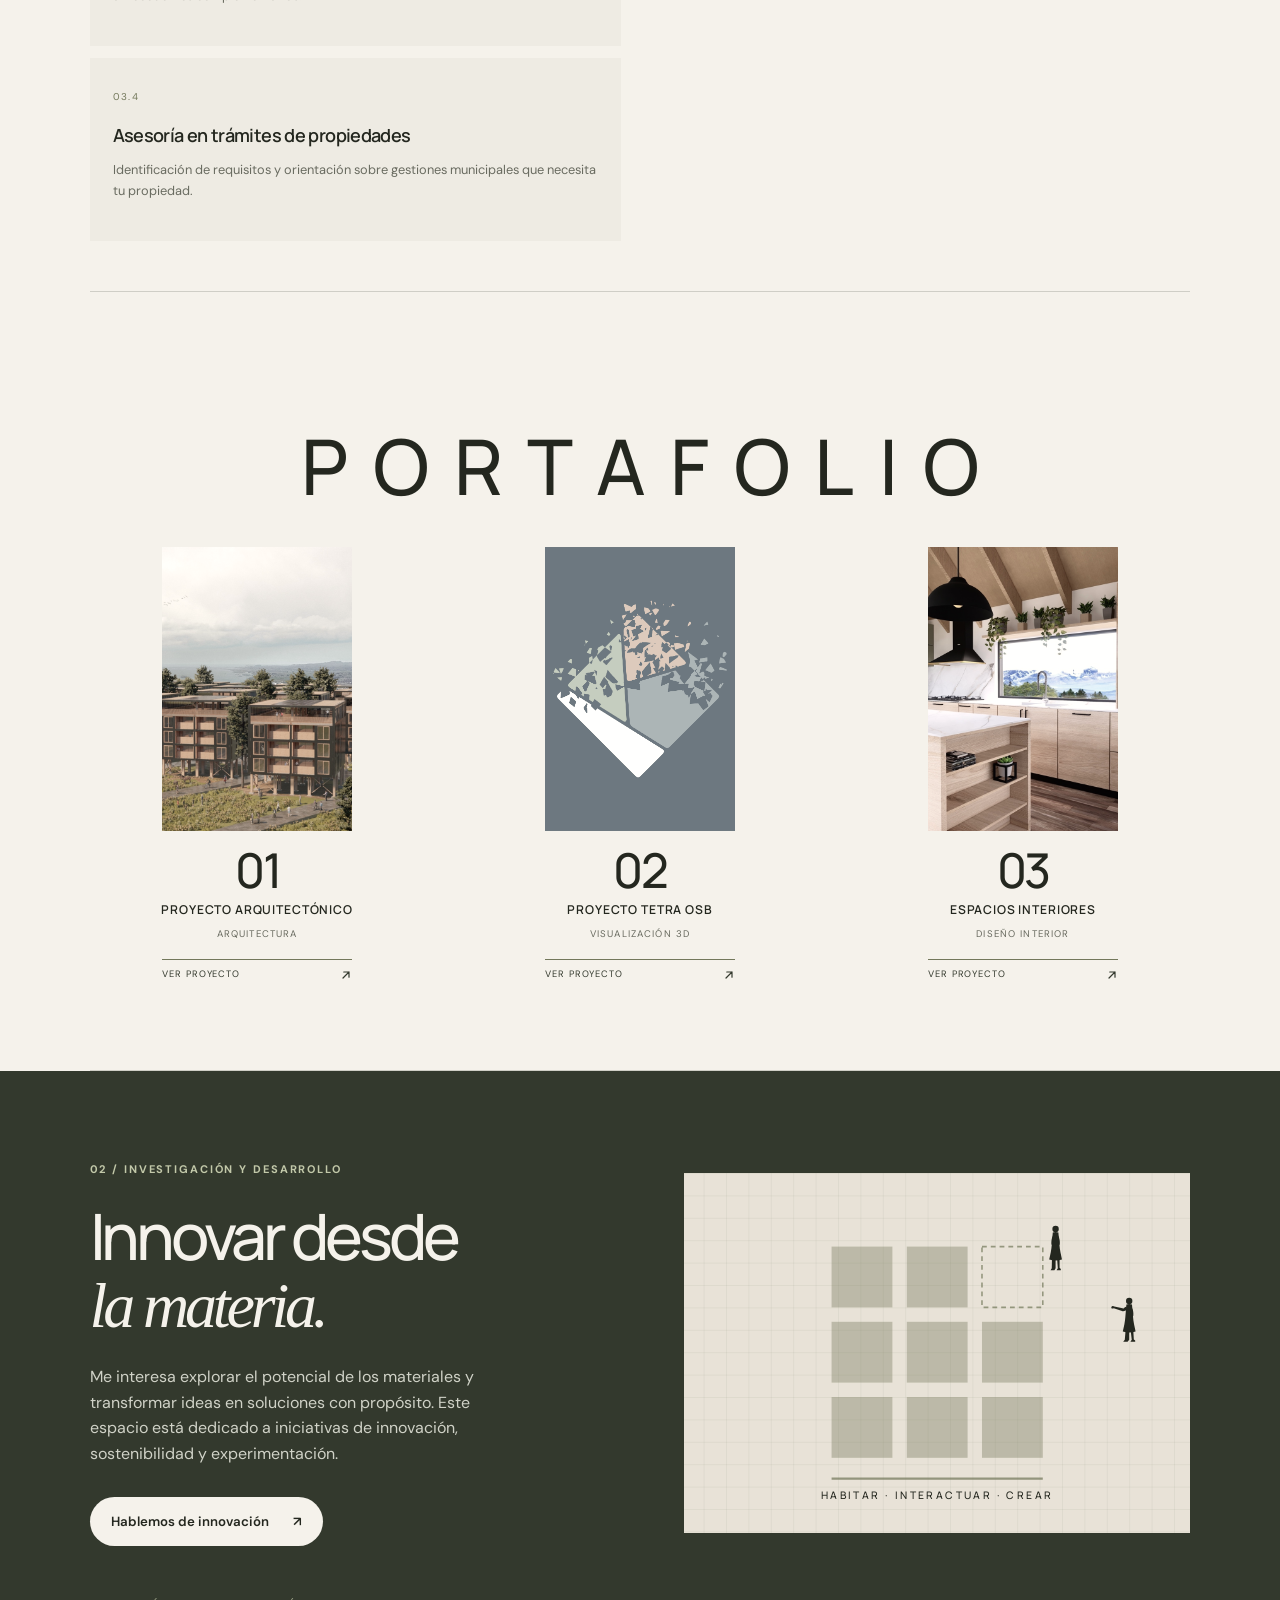
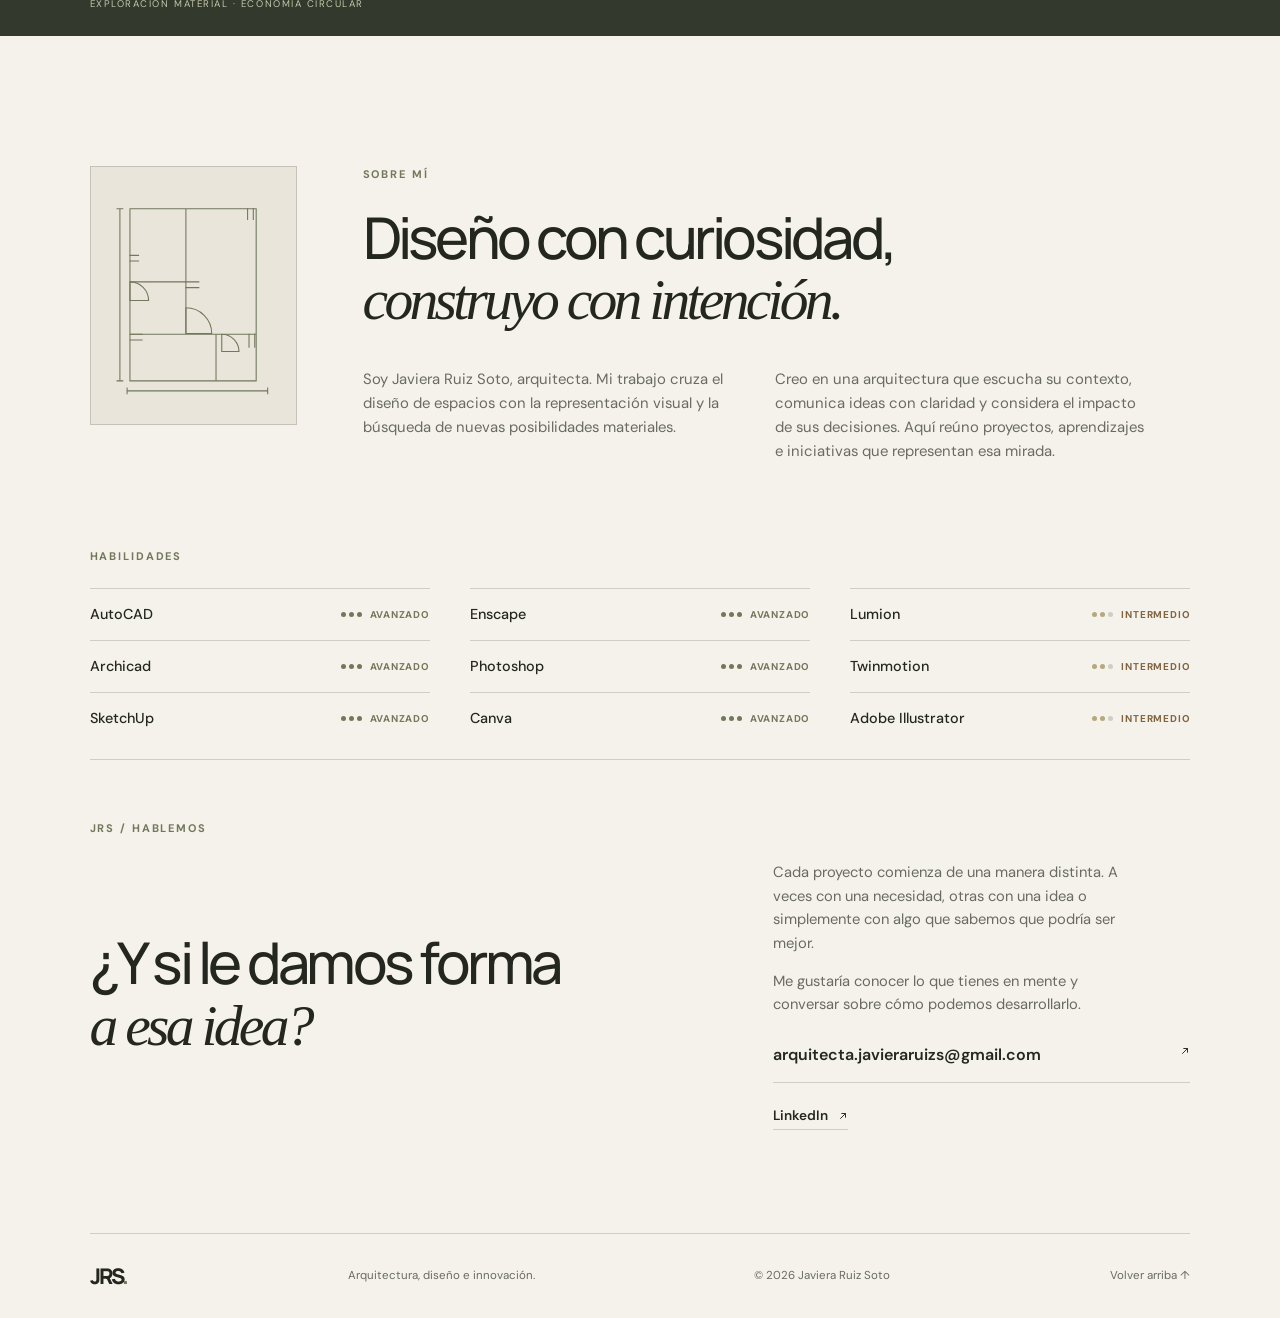
==== commit 06706cdb: "Slim down animated human silhouettes Co-authored-by: Copilot <223556219+Copilot@users.noreply.github" ====
--- a/index.html
+++ b/index.html
@@ -227,22 +227,22 @@
             <g class="scene-people">
               <g transform="translate(560 160)">
                 <g class="scene-person scene-person-walk">
-                  <circle class="scene-head" cy="0" r="4.5"/>
-                  <path d="M-4 8C-7 7-10 7-13 6L-21 5Q-24 5-23 8L-13 13C-9 15-6 13-3 12Z"/>
-                  <circle cx="-22" cy="8" r="2"/>
-                  <path d="M4 9C7 11 8 16 7 20L5 23L2 21L3 16L1 12Z"/>
-                  <path d="M-4.5 5Q0 3 4.5 5L6 21C6.5 27 9 33 12 39Q0 43-12 39C-9 33-6.5 27-6 21Z"/>
-                  <g class="scene-walk-leg-back"><path d="M-6 37L-7 48L-10 51L-2 51L0 48L1 38Z"/></g>
-                  <g class="scene-walk-leg-front"><path d="M2 38L4 48L2 51L10 51L10 49L7 47L7 38Z"/></g>
+                  <circle class="scene-head" cy="0" r="4"/>
+                  <path d="M-3.2 7C-4.8 7.5-6 8.5-7 9.5L-20 6.5C-21.4 6.2-22.1 7.2-21.1 8.3L-9 12.5C-6.7 13.4-4.8 12-2.8 11Z"/>
+                  <circle cx="-20.8" cy="8" r="1.5"/>
+                  <path d="M3.2 8C5 10.5 5.4 14.5 5.2 18L4 21L2.5 20.5L2.8 15L1.3 11Z"/>
+                  <path d="M-3.5 4.5Q0 3 3.5 4.5L4.8 20C5.2 26 6.8 32 8 38Q0 40.5-8 38C-6.5 32-5.2 26-4.8 20Z"/>
+                  <g class="scene-walk-leg-back"><path d="M-4.5 37L-5.5 48.5L-7.5 51L-2 51L0 48.5L0 38Z"/></g>
+                  <g class="scene-walk-leg-front"><path d="M2 38L3.2 48.5L1.5 51L7.5 51L7.5 49.5L5.8 48L5.2 38Z"/></g>
                 </g>
               </g>
               <g transform="translate(468 70)">
                 <g class="scene-person scene-person-observe">
-                  <circle class="scene-head" cy="0" r="4.5"/>
-                  <path d="M-4 8C-7 12-8 17-8 22L-6 24L-3 21L-2 14Z"/>
-                  <path d="M4 8C7 12 8 17 8 22L6 24L3 21L2 14Z"/>
-                  <path d="M-4.5 5Q0 3 4.5 5L6 21C6.5 27 9 33 12 39Q0 43-12 39C-9 33-6.5 27-6 21Z"/>
-                  <path d="M-6 37L-6 49L-8 52L-1 52L1 49L1 38ZM2 38L3 49L1 52L9 52L9 50L7 48L7 38Z"/>
+                  <circle class="scene-head" cy="0" r="4"/>
+                  <path d="M-3.2 8C-5 11-5.5 15.5-5.2 19L-3.8 21L-2 19.5L-2 14Z"/>
+                  <path d="M3.2 8C5 11 5.5 15.5 5.2 19L3.8 21L2 19.5L2 14Z"/>
+                  <path d="M-3.5 4.5Q0 3 3.5 4.5L4.8 20C5.2 26 6.8 32 8 38Q0 40.5-8 38C-6.5 32-5.2 26-4.8 20Z"/>
+                  <path d="M-4.5 37L-4.8 49L-6.3 51.5L-1.5 51.5L0 49L0 38ZM2 38L2.8 49L1.3 51.5L6.5 51.5L6.5 50L5 48.5L5 38Z"/>
                 </g>
               </g>
             </g>
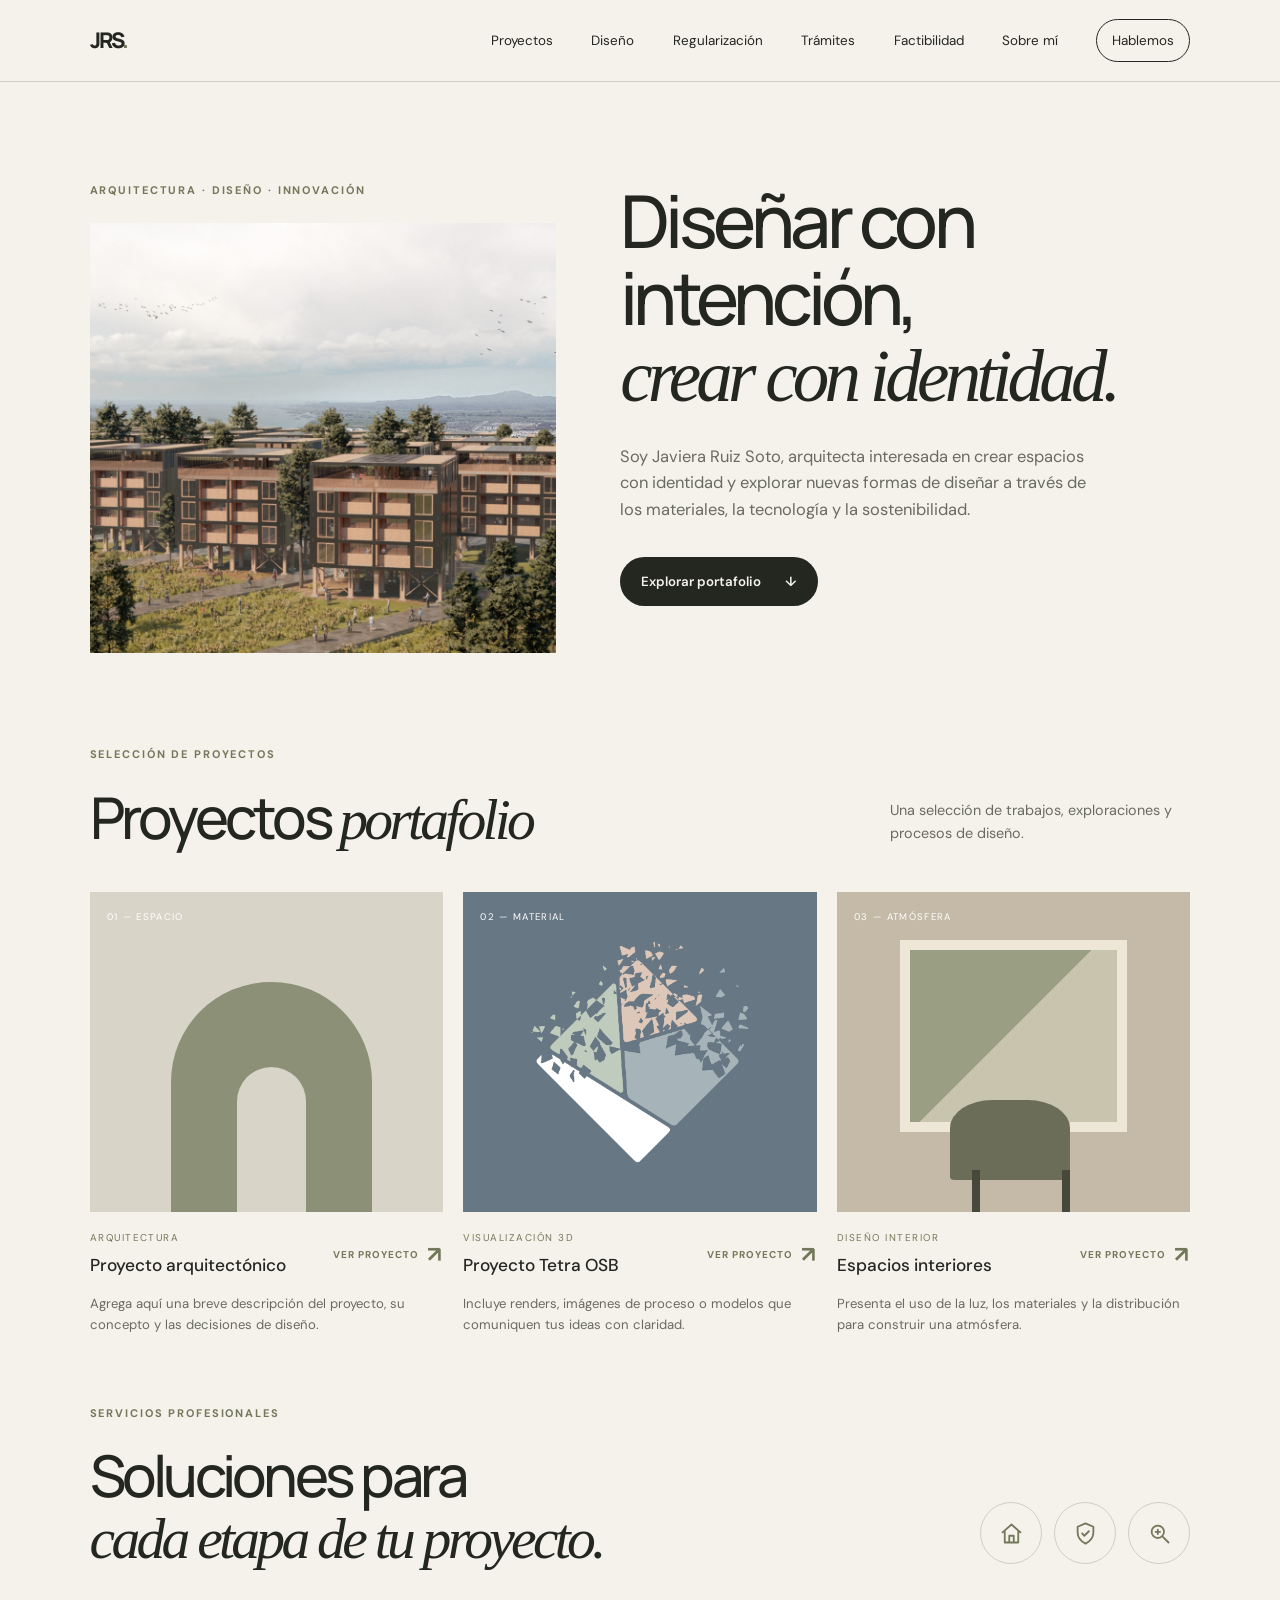
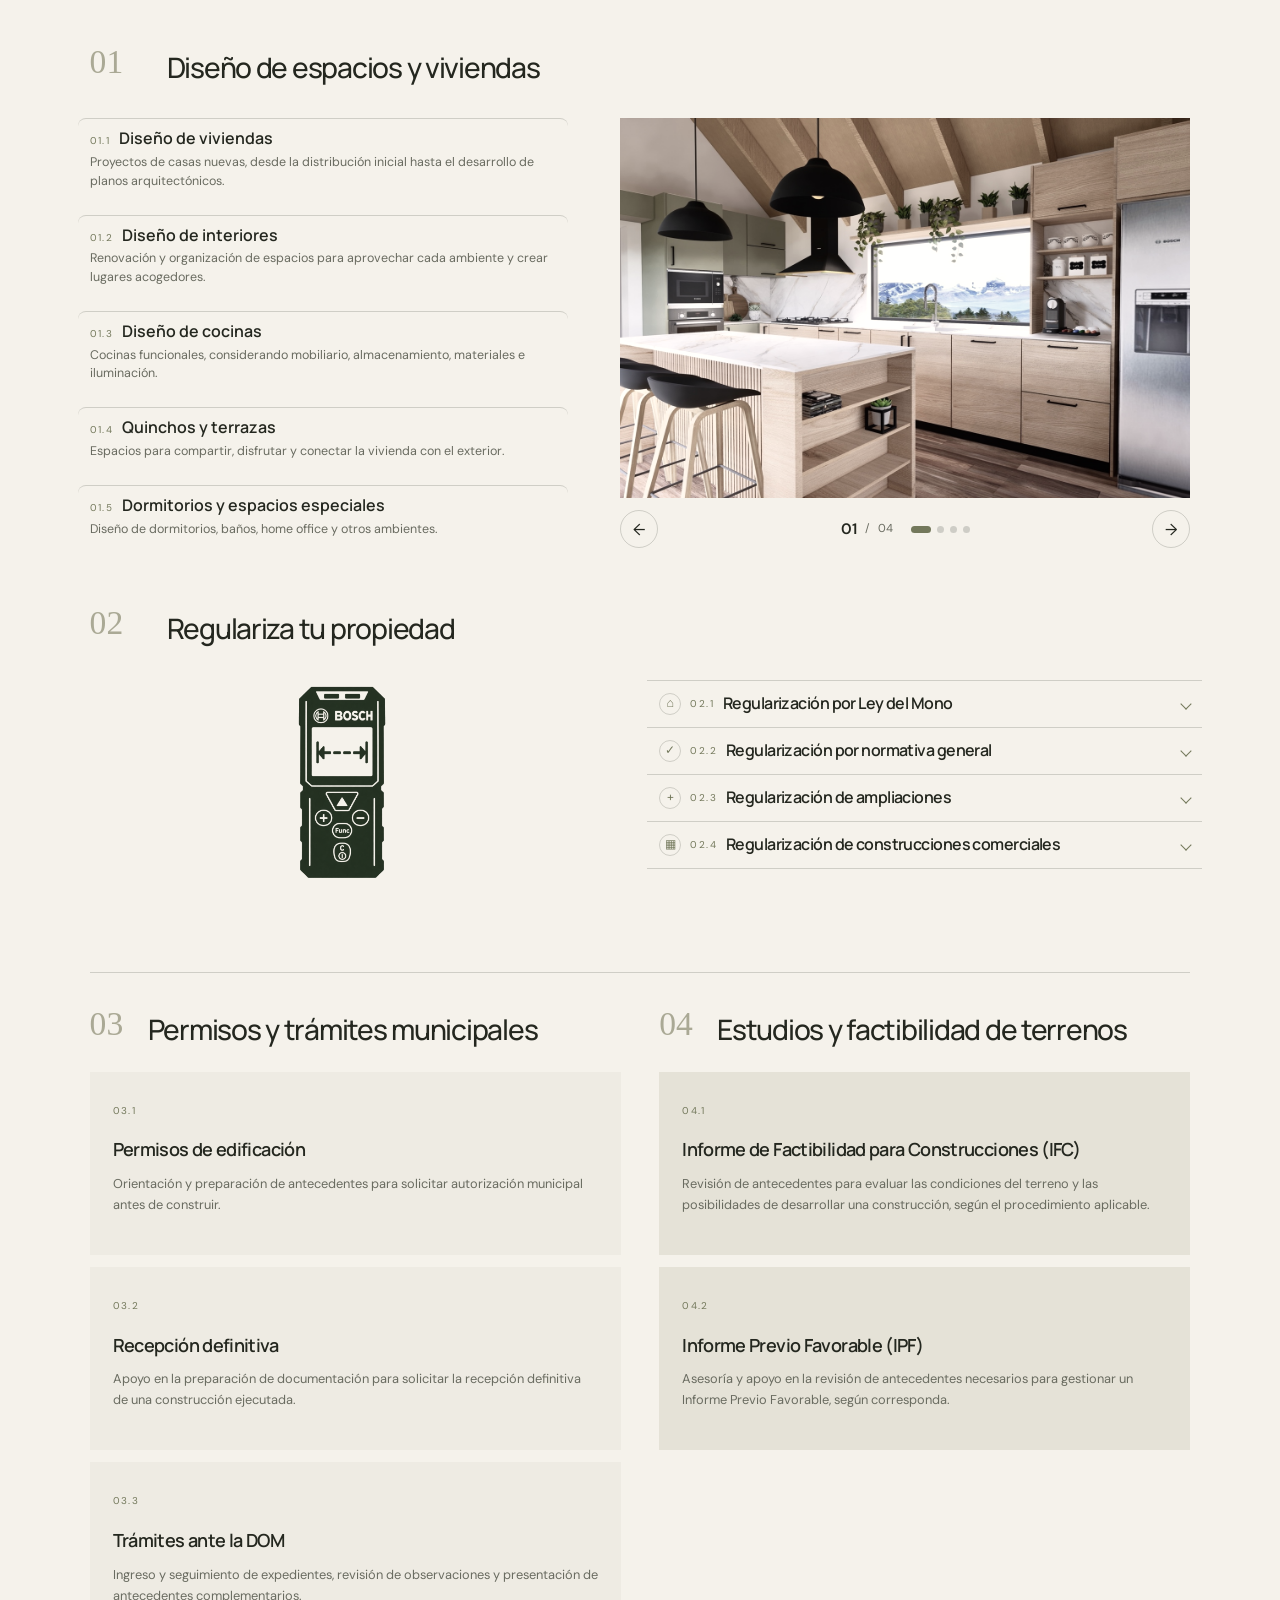
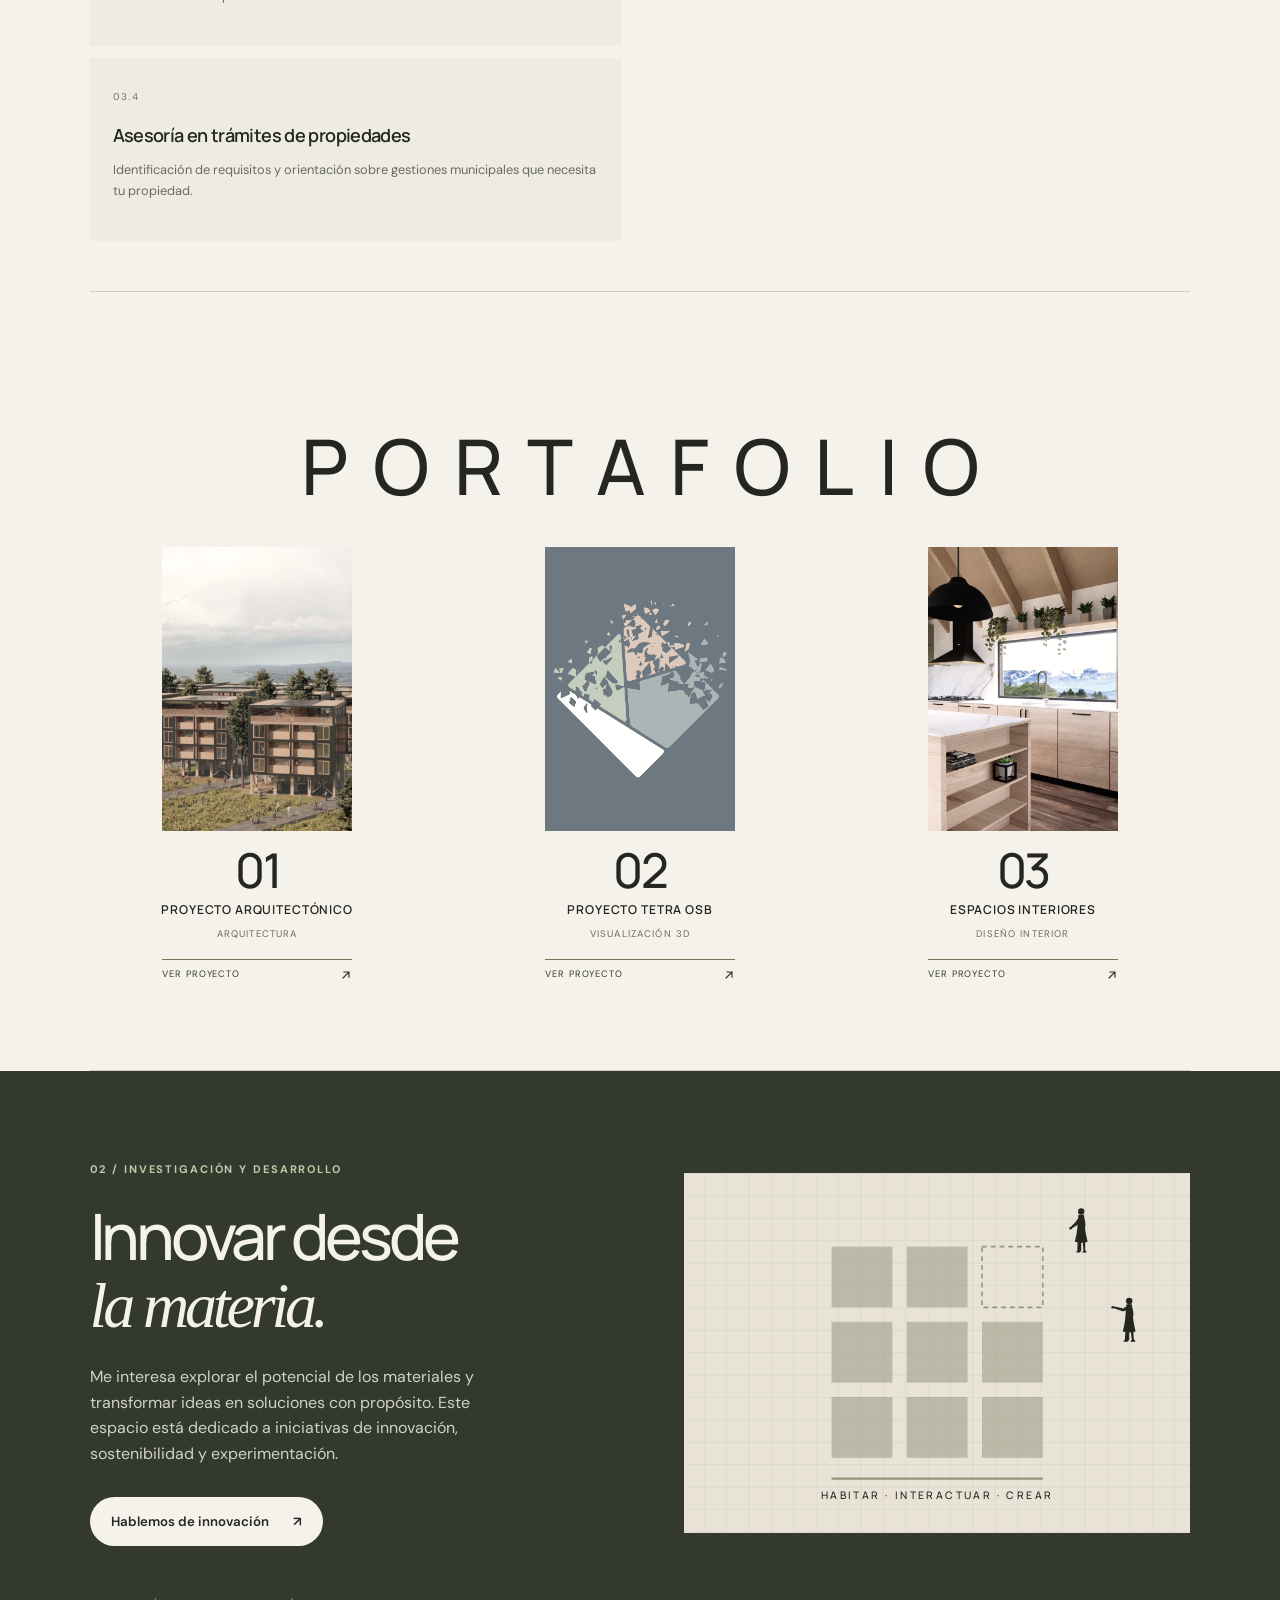
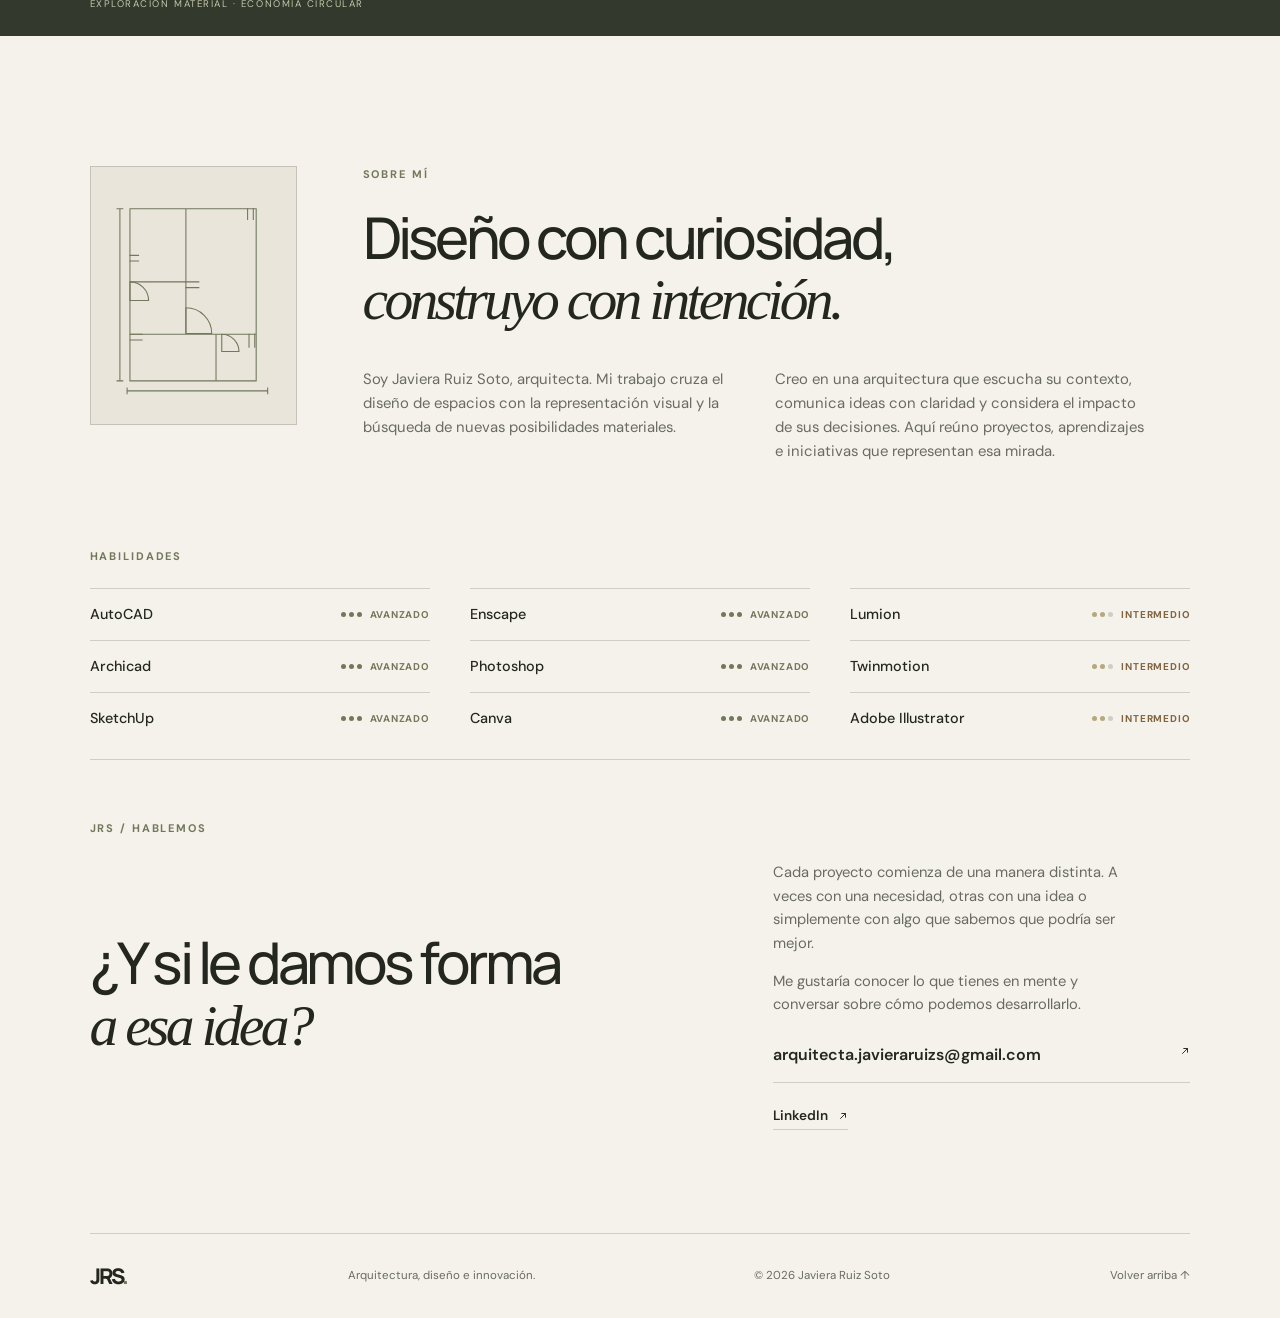
==== commit 6006dacf: "Animate both silhouettes approaching the module Co-authored-by: Copilot <223556219+Copilot@users.nor" ====
--- a/index.html
+++ b/index.html
@@ -203,7 +203,7 @@
           <p>Me interesa explorar el potencial de los materiales y transformar ideas en soluciones con propósito. Este espacio está dedicado a iniciativas de innovación, sostenibilidad y experimentación.</p>
           <a class="button button-light" href="#contacto">Hablemos de innovación <span aria-hidden="true">↗&#xfe0e;</span></a>
         </div>
-        <div class="material-art" aria-label="Ilustración arquitectónica con dos siluetas; una lleva un cuadrado y completa el módulo superior derecho" role="img">
+        <div class="material-art" aria-label="Ilustración arquitectónica con dos siluetas que se acercan para completar el módulo superior derecho" role="img">
           <svg class="material-scene" viewBox="0 0 640 450" preserveAspectRatio="xMidYMid slice" aria-hidden="true" focusable="false">
             <defs>
               <pattern id="material-grid-pattern" width="28" height="28" patternUnits="userSpaceOnUse">
@@ -236,13 +236,15 @@
                   <g class="scene-walk-leg-front"><path d="M2 38L3.2 48.5L1.5 51L7.5 51L7.5 49.5L5.8 48L5.2 38Z"/></g>
                 </g>
               </g>
-              <g transform="translate(468 70)">
+              <g transform="translate(500 48)">
                 <g class="scene-person scene-person-observe">
                   <circle class="scene-head" cy="0" r="4"/>
-                  <path d="M-3.2 8C-5 11-5.5 15.5-5.2 19L-3.8 21L-2 19.5L-2 14Z"/>
+                  <path d="M-3.2 8C-5 10-6 12-7.5 14L-14 20C-15.2 21.1-14.2 22.8-12.9 22L-4.8 17C-3 15-2.5 12-1.6 10Z"/>
+                  <circle cx="-13.2" cy="21" r="1.5"/>
                   <path d="M3.2 8C5 11 5.5 15.5 5.2 19L3.8 21L2 19.5L2 14Z"/>
                   <path d="M-3.5 4.5Q0 3 3.5 4.5L4.8 20C5.2 26 6.8 32 8 38Q0 40.5-8 38C-6.5 32-5.2 26-4.8 20Z"/>
-                  <path d="M-4.5 37L-4.8 49L-6.3 51.5L-1.5 51.5L0 49L0 38ZM2 38L2.8 49L1.3 51.5L6.5 51.5L6.5 50L5 48.5L5 38Z"/>
+                  <g class="scene-observe-leg-back"><path d="M-4.5 37L-4.8 49L-6.3 51.5L-1.5 51.5L0 49L0 38Z"/></g>
+                  <g class="scene-observe-leg-front"><path d="M2 38L2.8 49L1.3 51.5L6.5 51.5L6.5 50L5 48.5L5 38Z"/></g>
                 </g>
               </g>
             </g>
--- a/styles.css
+++ b/styles.css
@@ -128,6 +128,10 @@
 .scene-walk-leg-back,.scene-walk-leg-front { transform-box: fill-box; }
 .scene-walk-leg-back { transform-origin: 100% 0; animation: scene-walk-step 1s ease-in-out infinite alternate; }
 .scene-walk-leg-front { transform-origin: 0 0; animation: scene-walk-step 1s ease-in-out infinite alternate-reverse; }
+.scene-person-observe { animation: scene-observer-approach 10s ease-in-out infinite; }
+.scene-observe-leg-back,.scene-observe-leg-front { transform-box: fill-box; }
+.scene-observe-leg-back { transform-origin: 100% 0; animation: scene-observer-step-back 10s linear infinite; }
+.scene-observe-leg-front { transform-origin: 0 0; animation: scene-observer-step-front 10s linear infinite; }
 .scene-target-fill { fill: var(--olive); opacity: 0; animation: scene-target-complete 10s ease-in-out infinite; }
 .scene-target-outline { fill: none; stroke: var(--olive); stroke-width: 2; stroke-dasharray: 6 5; opacity: .7; }
 .scene-carried-square { fill: var(--olive); opacity: 0; transform-box: fill-box; transform-origin: center; animation: scene-square-delivery 10s ease-in-out infinite; }
@@ -135,6 +139,9 @@
 .scene-caption { fill: #24271f; font-family: "Manrope", sans-serif; font-size: 13px; font-weight: 500; letter-spacing: 3px; text-anchor: middle; }
 @keyframes scene-carry-walk { 0%,8% { transform: translate(0,0); opacity: 0; } 10% { opacity: 1; } 45%,55% { transform: translate(-115px,0); opacity: 1; } 88% { transform: translate(0,0); opacity: 1; } 100% { opacity: 0; } }
 @keyframes scene-walk-step { from { transform: rotate(-16deg); } to { transform: rotate(16deg); } }
+@keyframes scene-observer-approach { 0%,8% { transform: translate(0,0); } 10% { transform: translate(0,0); } 45%,65% { transform: translate(-32px,22px); } 88%,100% { transform: translate(0,0); } }
+@keyframes scene-observer-step-back { 0%,10%,45%,65%,88%,100% { transform: rotate(0); } 17%,31%,72%,86% { transform: rotate(-14deg); } 24%,38%,79% { transform: rotate(14deg); } }
+@keyframes scene-observer-step-front { 0%,10%,45%,65%,88%,100% { transform: rotate(0); } 17%,31%,72%,86% { transform: rotate(14deg); } 24%,38%,79% { transform: rotate(-14deg); } }
 @keyframes scene-square-delivery { 0%,8% { transform: translate(0,0) scale(1); opacity: 0; } 10% { opacity: 1; } 45% { transform: translate(-115px,0) scale(1); opacity: 1; } 54% { transform: translate(-115px,-23px) scale(2.714); opacity: 1; } 60%,100% { transform: translate(-115px,-23px) scale(2.714); opacity: 0; } }
 @keyframes scene-target-complete { 0%,52% { opacity: 0; } 60%,88% { opacity: .38; } 100% { opacity: 0; } }
 .innovation-tag { position: absolute; bottom: 24px; left: 0; font-size: .6rem; letter-spacing: .16em; color: #c2c8a9; }
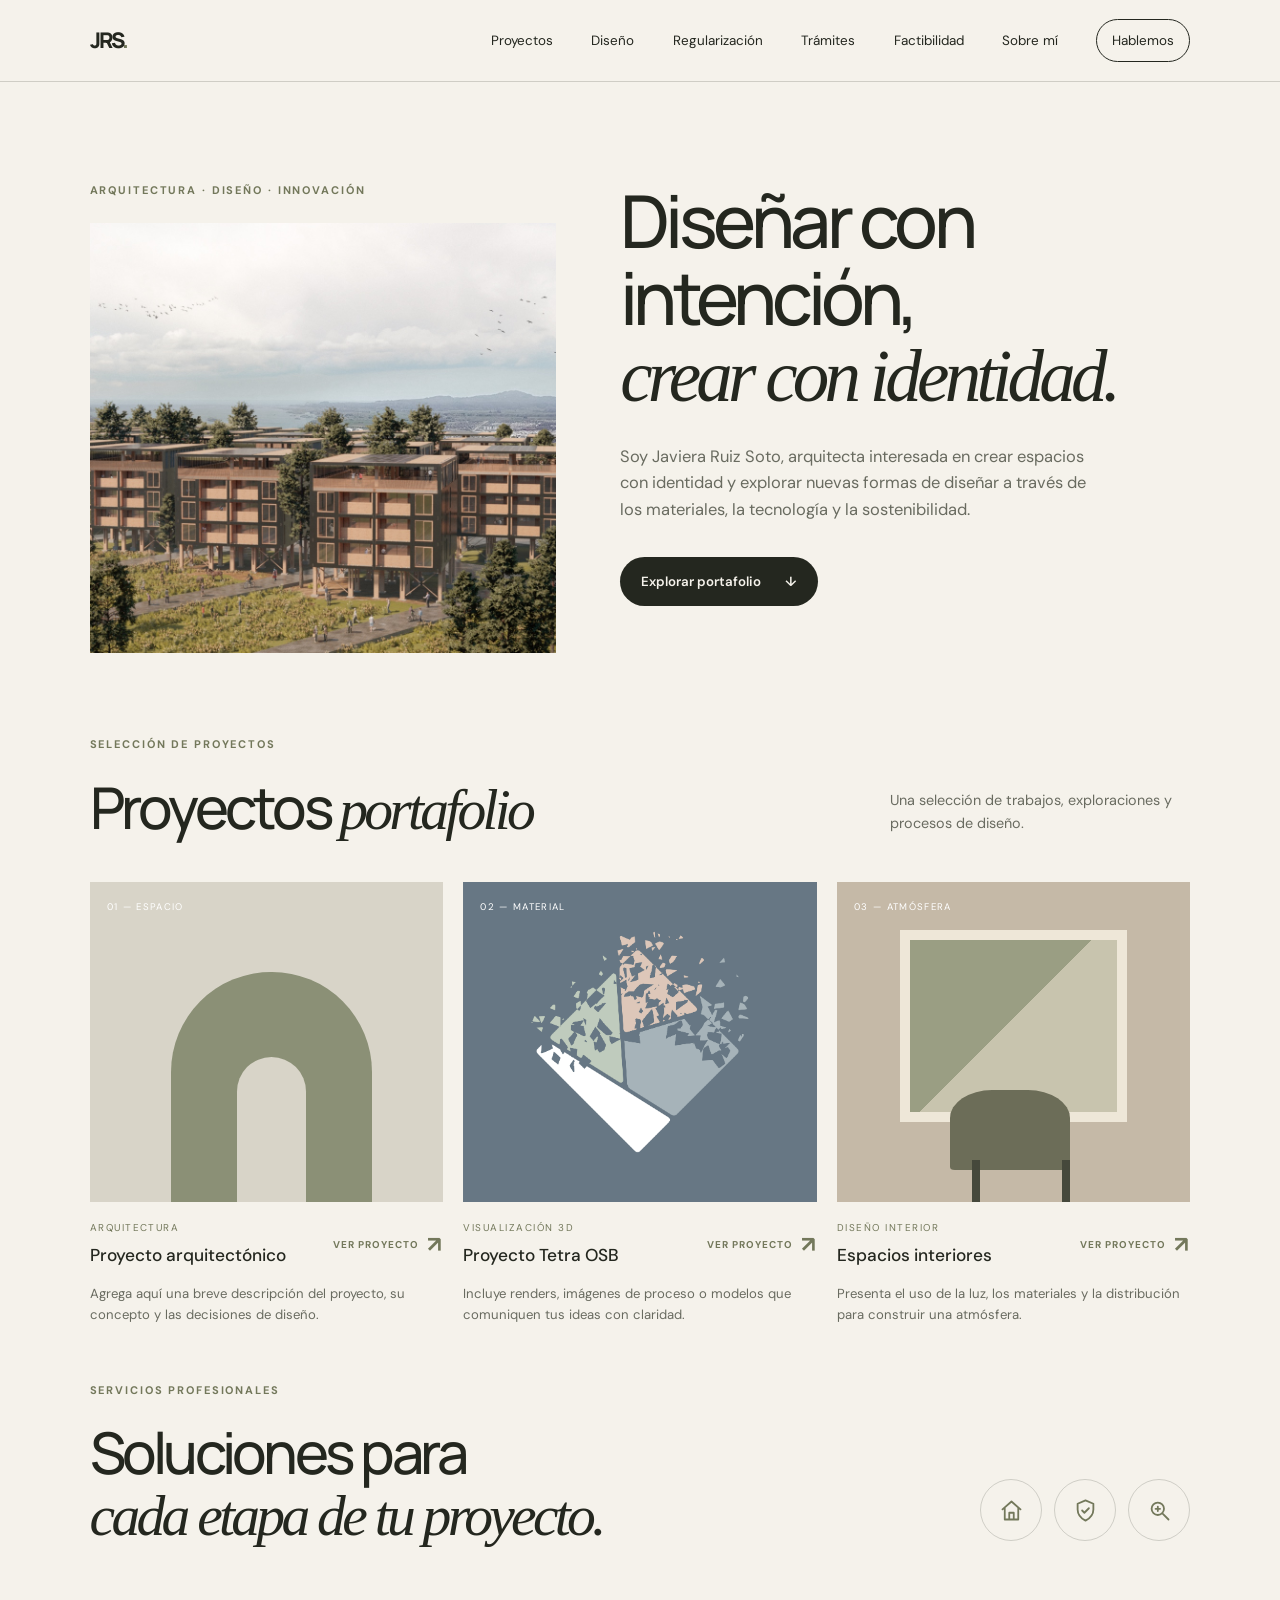
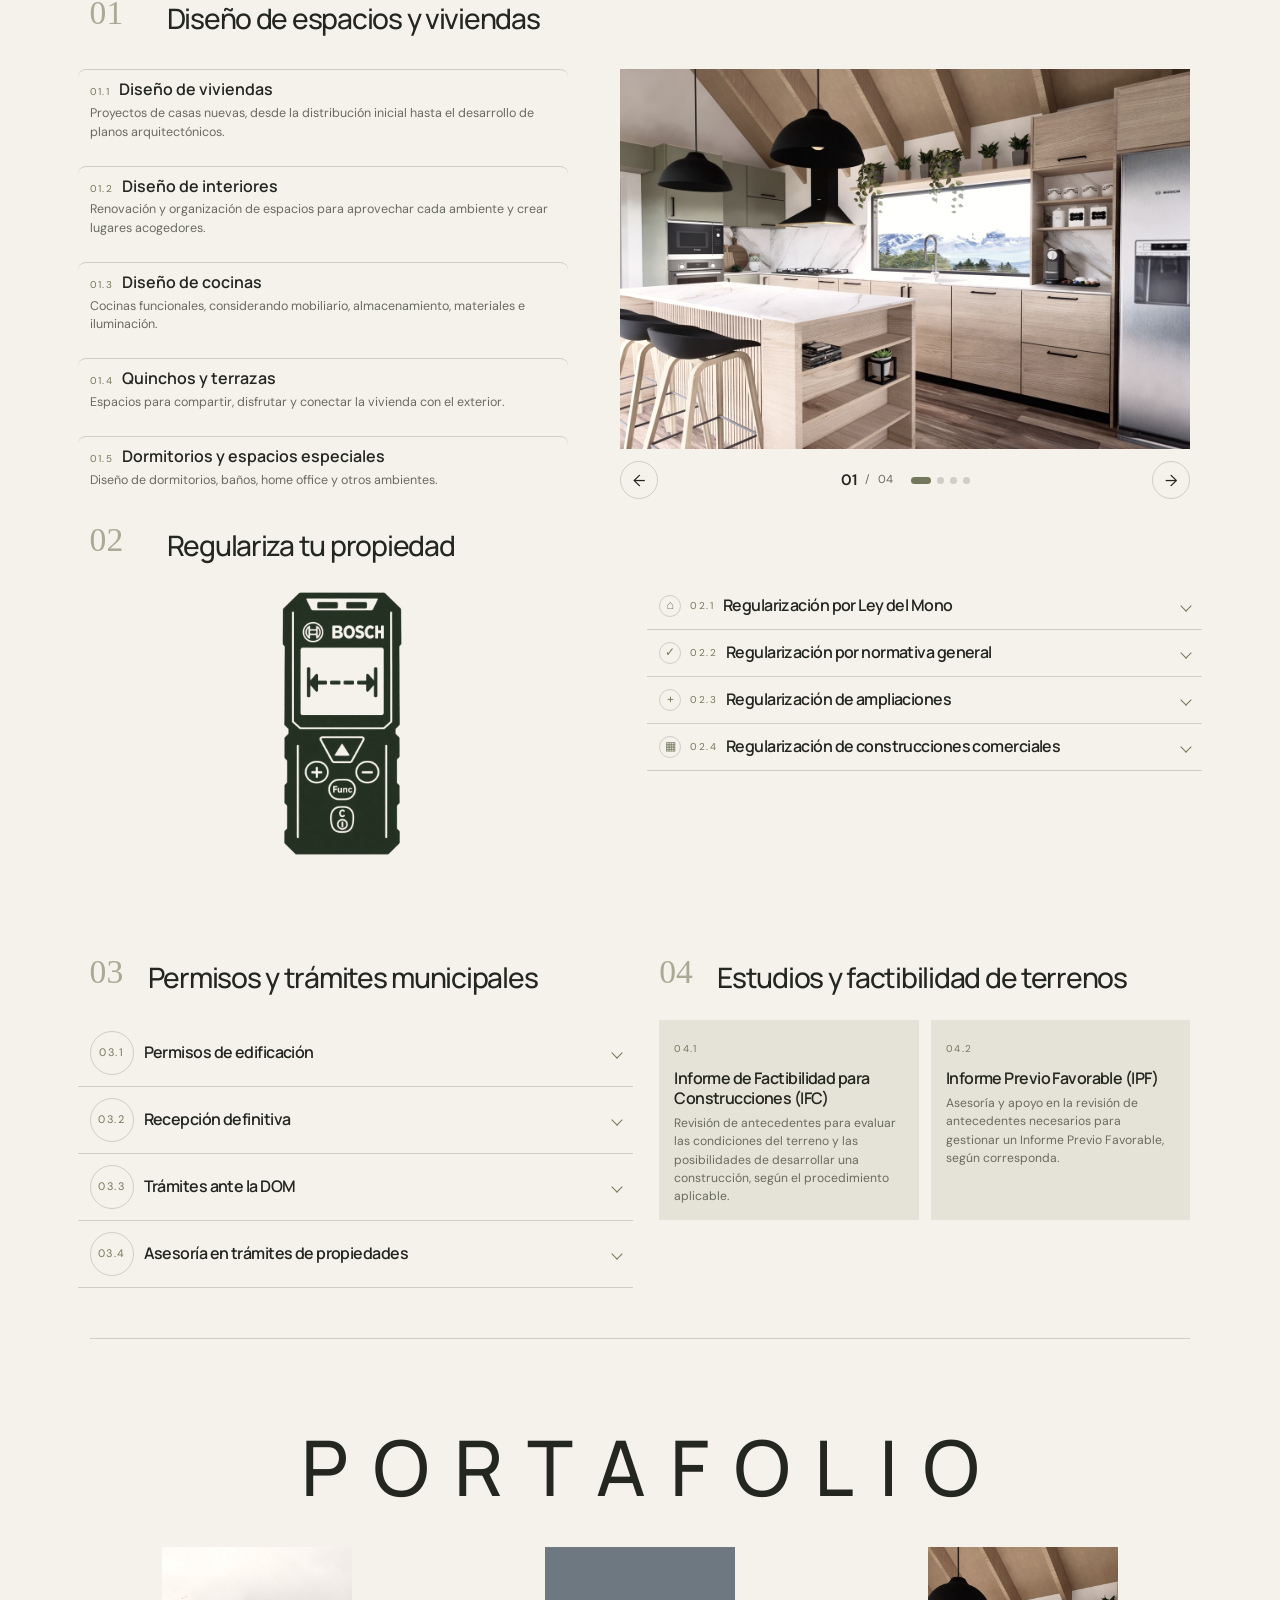
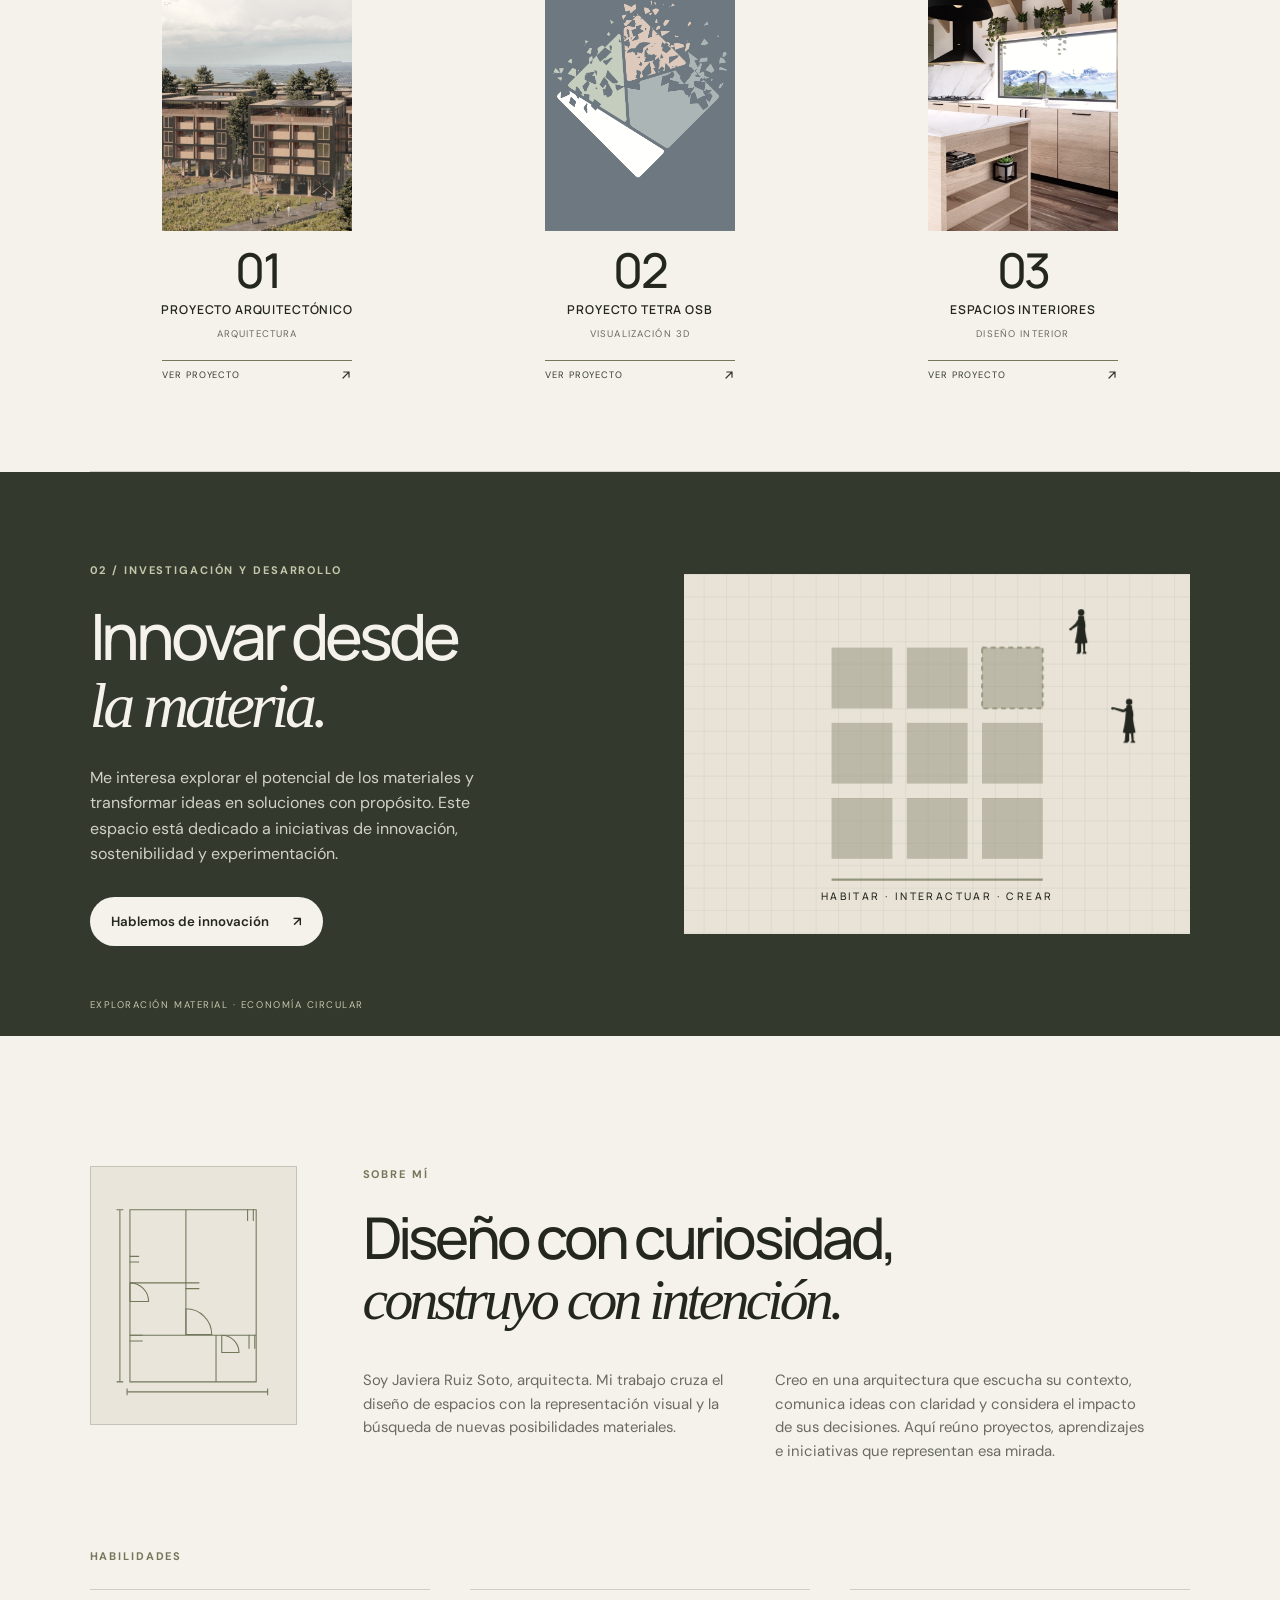
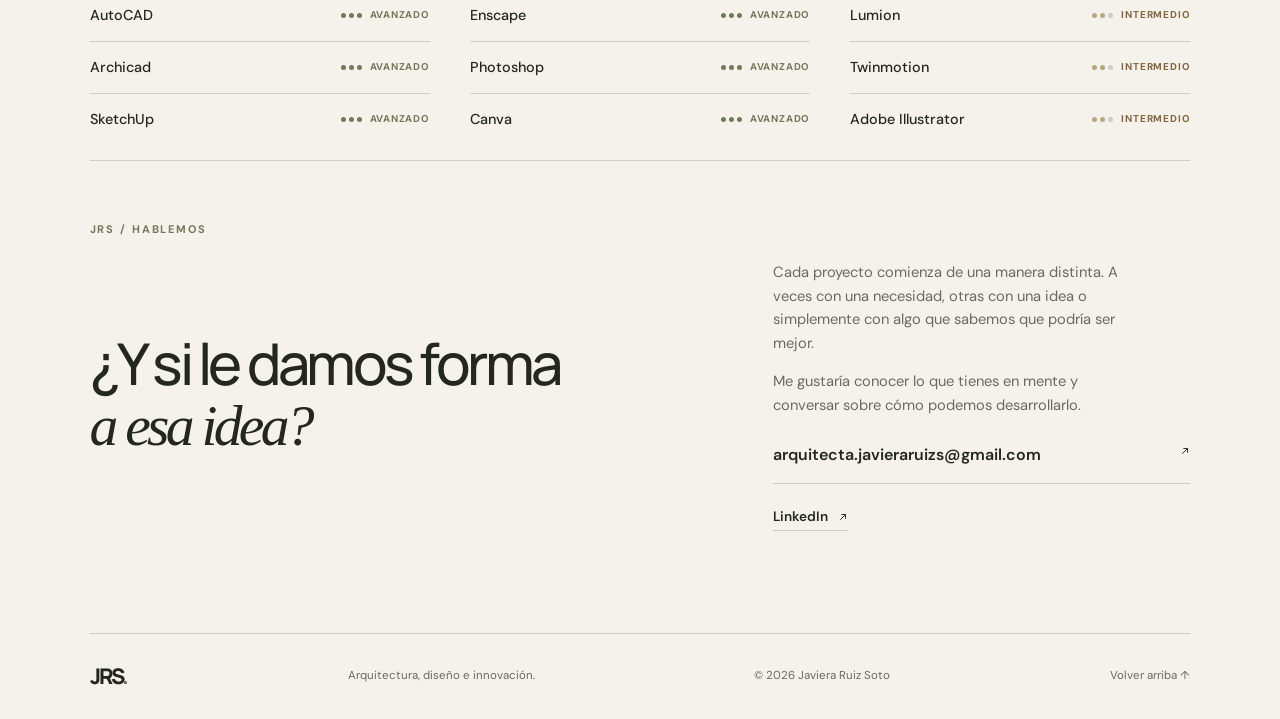
==== commit 6bd2e171: "Refine portfolio services layout Co-authored-by: Copilot <223556219+Copilot@users.noreply.github.com" ====
--- a/index.html
+++ b/index.html
@@ -152,10 +152,22 @@
     <div id="tramites" class="service-category">
       <div class="service-category-heading"><span class="service-index">03</span><div><h3>Permisos y trámites municipales</h3></div></div>
       <div class="service-cards service-cards-two">
-        <article class="service-card"><span class="service-card-number">03.1</span><h4>Permisos de edificación</h4><p>Orientación y preparación de antecedentes para solicitar autorización municipal antes de construir.</p></article>
-        <article class="service-card"><span class="service-card-number">03.2</span><h4>Recepción definitiva</h4><p>Apoyo en la preparación de documentación para solicitar la recepción definitiva de una construcción ejecutada.</p></article>
-        <article class="service-card"><span class="service-card-number">03.3</span><h4>Trámites ante la DOM</h4><p>Ingreso y seguimiento de expedientes, revisión de observaciones y presentación de antecedentes complementarios.</p></article>
-        <article class="service-card"><span class="service-card-number">03.4</span><h4>Asesoría en trámites de propiedades</h4><p>Identificación de requisitos y orientación sobre gestiones municipales que necesita tu propiedad.</p></article>
+        <details class="service-card service-accordion">
+          <summary><span class="service-card-number">03.1</span><span class="service-accordion-title">Permisos de edificación</span><span class="service-accordion-icon" aria-hidden="true"></span></summary>
+          <div class="service-accordion-body"><p>Orientación y preparación de antecedentes para solicitar autorización municipal antes de construir.</p></div>
+        </details>
+        <details class="service-card service-accordion">
+          <summary><span class="service-card-number">03.2</span><span class="service-accordion-title">Recepción definitiva</span><span class="service-accordion-icon" aria-hidden="true"></span></summary>
+          <div class="service-accordion-body"><p>Apoyo en la preparación de documentación para solicitar la recepción definitiva de una construcción ejecutada.</p></div>
+        </details>
+        <details class="service-card service-accordion">
+          <summary><span class="service-card-number">03.3</span><span class="service-accordion-title">Trámites ante la DOM</span><span class="service-accordion-icon" aria-hidden="true"></span></summary>
+          <div class="service-accordion-body"><p>Ingreso y seguimiento de expedientes, revisión de observaciones y presentación de antecedentes complementarios.</p></div>
+        </details>
+        <details class="service-card service-accordion">
+          <summary><span class="service-card-number">03.4</span><span class="service-accordion-title">Asesoría en trámites de propiedades</span><span class="service-accordion-icon" aria-hidden="true"></span></summary>
+          <div class="service-accordion-body"><p>Identificación de requisitos y orientación sobre gestiones municipales que necesita tu propiedad.</p></div>
+        </details>
       </div>
     </div>
     <div id="factibilidad" class="service-category">
@@ -224,6 +236,7 @@
               <rect class="scene-target-fill" x="376" y="92" width="76" height="76"/>
               <rect class="scene-target-outline" x="376" y="92" width="76" height="76"/>
             </g>
+            <rect class="scene-carried-square" x="515" y="139" width="28" height="28"/>
             <g class="scene-people">
               <g transform="translate(560 160)">
                 <g class="scene-person scene-person-walk">
@@ -248,7 +261,6 @@
                 </g>
               </g>
             </g>
-            <rect class="scene-carried-square" x="515" y="139" width="28" height="28"/>
             <path class="scene-caption-rule" d="M188 382H452"/>
             <text class="scene-caption" x="320" y="408">HABITAR · INTERACTUAR · CREAR</text>
           </svg>
--- a/styles.css
+++ b/styles.css
@@ -44,7 +44,7 @@
 .hero-art img { position: absolute; inset: 0; display: block; width: 100%; height: 100%; object-fit: cover; object-position: center; }
 .art-caption { position: absolute; z-index: 1; left: 22px; top: 22px; font-size: .6rem; letter-spacing: .16em; writing-mode: vertical-rl; }
 .hero-footer { position: absolute; bottom: 40px; left: 0; right: 0; display: flex; justify-content: space-between; font-size: .64rem; letter-spacing: .15em; color: var(--muted); }
-.projects-section { padding-top: 24px; padding-bottom: 35px; }
+.projects-section { padding-top: 14px; padding-bottom: 35px; }
 .section-heading { display: flex; align-items: end; justify-content: space-between; gap: 30px; margin-bottom: 42px; }
 .section-heading h2, .about-content h2, .contact-layout h2 { font-size: clamp(2.5rem, 4.5vw, 4.2rem); margin-bottom: 0; }
 .section-heading > p { max-width: 300px; color: var(--muted); font-size: .9rem; margin-bottom: 5px; }
@@ -55,7 +55,7 @@
 .project-card { display: block; min-width: 0; }
 .project-card:focus-visible { outline: 1px solid var(--olive); outline-offset: 6px; }
 .project-card:hover .project-arrow, .project-card:focus-visible .project-arrow { transform: translate(3px, -3px); }
-.portfolio-index-section { padding-block:76px 88px;border-bottom:1px solid var(--line) }
+.portfolio-index-section { padding-block:30px 88px;border-bottom:1px solid var(--line) }
 .portfolio-index-title { margin:0 0 42px;padding-left:.32em;text-align:center;font-family:"Manrope",sans-serif;font-size:clamp(2rem,6vw,5rem);font-weight:500;line-height:1;letter-spacing:.32em }
 .portfolio-index-grid { display:grid;grid-template-columns:repeat(3,minmax(0,1fr));gap:clamp(18px,4vw,48px) }
 .portfolio-index-item { display:flex;flex-direction:column;align-items:center;min-width:0;text-align:center }
@@ -132,18 +132,20 @@
 .scene-observe-leg-back,.scene-observe-leg-front { transform-box: fill-box; }
 .scene-observe-leg-back { transform-origin: 100% 0; animation: scene-observer-step-back 10s linear infinite; }
 .scene-observe-leg-front { transform-origin: 0 0; animation: scene-observer-step-front 10s linear infinite; }
-.scene-target-fill { fill: var(--olive); opacity: 0; animation: scene-target-complete 10s ease-in-out infinite; }
+.scene-target-fill { fill: var(--olive); opacity: 0; animation: scene-target-complete 10s ease-in-out forwards; }
 .scene-target-outline { fill: none; stroke: var(--olive); stroke-width: 2; stroke-dasharray: 6 5; opacity: .7; }
 .scene-carried-square { fill: var(--olive); opacity: 0; transform-box: fill-box; transform-origin: center; animation: scene-square-delivery 10s ease-in-out infinite; }
 .scene-caption-rule { fill: none; stroke: var(--olive); stroke-width: 3; opacity: .72; }
 .scene-caption { fill: #24271f; font-family: "Manrope", sans-serif; font-size: 13px; font-weight: 500; letter-spacing: 3px; text-anchor: middle; }
-@keyframes scene-carry-walk { 0%,8% { transform: translate(0,0); opacity: 0; } 10% { opacity: 1; } 45%,55% { transform: translate(-115px,0); opacity: 1; } 88% { transform: translate(0,0); opacity: 1; } 100% { opacity: 0; } }
+@keyframes scene-carry-walk { 0%,8%,10% { transform: translate(0,0); opacity: 1; } 45%,55% { transform: translate(-115px,0); opacity: 1; } 88%,100% { transform: translate(0,0); opacity: 1; } }
 @keyframes scene-walk-step { from { transform: rotate(-16deg); } to { transform: rotate(16deg); } }
-@keyframes scene-observer-approach { 0%,8% { transform: translate(0,0); } 10% { transform: translate(0,0); } 45%,65% { transform: translate(-32px,22px); } 88%,100% { transform: translate(0,0); } }
+@keyframes scene-walk-step-back { 0%,10%,45%,100% { transform: rotate(0); } 17%,31% { transform: rotate(-14deg); } 24%,38% { transform: rotate(14deg); } }
+@keyframes scene-walk-step-front { 0%,10%,45%,100% { transform: rotate(0); } 17%,31% { transform: rotate(14deg); } 24%,38% { transform: rotate(-14deg); } }
+@keyframes scene-observer-approach { 0%,8%,10% { transform: translate(0,0); } 45%,65% { transform: translate(-32px,22px); } 88%,100% { transform: translate(0,0); } }
 @keyframes scene-observer-step-back { 0%,10%,45%,65%,88%,100% { transform: rotate(0); } 17%,31%,72%,86% { transform: rotate(-14deg); } 24%,38%,79% { transform: rotate(14deg); } }
 @keyframes scene-observer-step-front { 0%,10%,45%,65%,88%,100% { transform: rotate(0); } 17%,31%,72%,86% { transform: rotate(14deg); } 24%,38%,79% { transform: rotate(-14deg); } }
 @keyframes scene-square-delivery { 0%,8% { transform: translate(0,0) scale(1); opacity: 0; } 10% { opacity: 1; } 45% { transform: translate(-115px,0) scale(1); opacity: 1; } 54% { transform: translate(-115px,-23px) scale(2.714); opacity: 1; } 60%,100% { transform: translate(-115px,-23px) scale(2.714); opacity: 0; } }
-@keyframes scene-target-complete { 0%,52% { opacity: 0; } 60%,88% { opacity: .38; } 100% { opacity: 0; } }
+@keyframes scene-target-complete { 0%,52% { opacity: 0; } 60%,100% { opacity: .38; } }
 .innovation-tag { position: absolute; bottom: 24px; left: 0; font-size: .6rem; letter-spacing: .16em; color: #c2c8a9; }
 .about-section { padding-block: 130px 15px; display: grid; grid-template-columns: .25fr 1fr; column-gap: 6%; row-gap: 0; }
 .about-portrait { width: 100%; max-width: 240px; aspect-ratio: 4 / 5; align-self: start; display: grid; place-items: center; overflow: hidden; background: #e9e5db; border: 1px solid var(--line); }
@@ -184,10 +186,10 @@
   .hero-copy { grid-column: 1; grid-row: 2; }
   .hero-footer { bottom: 37px; }
   .section-heading { align-items: flex-start; flex-direction: column; }
-  .projects-section { padding-top: 20px; }
+  .projects-section { padding-top: 12px; }
   .project-grid { grid-template-columns: 1fr; gap: 42px; }
-  .portfolio-index-section { padding-block:58px 70px; }
-  .portfolio-index-title { margin-bottom:30px;letter-spacing:.18em; }
+  .portfolio-index-section { padding-block:34px 70px; }
+  .portfolio-index-title { margin-bottom:30px;padding-left:.1em;font-size:clamp(2rem,13vw,3.5rem);letter-spacing:.12em;white-space:nowrap; }
   .portfolio-index-grid { gap:16px; }
   .project-visual { height: 360px; }
   .innovation-inner { grid-template-columns: 1fr; padding-block: 75px 90px; gap: 35px; }
@@ -219,22 +221,37 @@
   .site-footer { align-items: flex-start; flex-direction: column; gap: 10px; }
 }
 /* Estilos para la sección Servicios: pegar al final de styles.css */
-.services-section{padding-top:35px;padding-bottom:60px}
+.services-section{padding-top:22px;padding-bottom:60px}
 .service-category{padding-block:34px 50px;border-bottom:1px solid var(--line)}
 #factibilidad{border-bottom:0}
 .service-category-pair{display:grid;grid-template-columns:repeat(2,minmax(0,1fr));gap:clamp(24px,3vw,42px);padding-block:34px 50px;border-bottom:1px solid var(--line)}
 .service-category-pair>.service-category{min-width:0;padding:0;border:0}
 .service-category-pair .service-category-heading{grid-template-columns:44px minmax(0,1fr);gap:14px;margin-bottom:20px}
-.service-category-pair .service-cards-two{grid-template-columns:1fr;gap:12px}
+.service-category-pair .service-cards-two{grid-template-columns:repeat(2,minmax(0,1fr));gap:12px}
+.service-category-pair .service-card{padding:14px 15px 15px}
+.service-category-pair .service-card h4{font-size:1rem;margin:9px 0 6px}
+.service-category-pair .service-card p{font-size:.76rem;line-height:1.5;margin:0}
+#tramites .service-cards-two{grid-template-columns:1fr;gap:0}
+#tramites .service-card.service-accordion{background:transparent;padding:0;margin-inline:-12px;min-height:0;border-top:1px solid var(--line);border-radius:0}
+#tramites .service-card.service-accordion:first-child{border-top:0}
+#tramites .service-card.service-accordion:last-child{border-bottom:1px solid var(--line)}
+#tramites .service-card summary{display:grid;grid-template-columns:44px minmax(0,1fr) 12px;align-items:center;gap:10px;padding:11px 12px;list-style:none;cursor:pointer}
+#tramites .service-card summary::-webkit-details-marker{display:none}
+#tramites .service-card-number{display:grid;place-items:center;width:44px;height:44px;border:1px solid var(--line);border-radius:50%;font-size:.68rem}
+#tramites .service-accordion-title{font-family:"Manrope",sans-serif;font-size:1rem;font-weight:600;line-height:1.3;letter-spacing:-.035em}
+#tramites .service-accordion-icon{width:8px;height:8px;border-right:1.5px solid var(--olive);border-bottom:1.5px solid var(--olive);transform:rotate(45deg);justify-self:end;transition:transform .18s ease}
+#tramites .service-card[open] .service-accordion-icon{transform:rotate(225deg)}
+#tramites .service-accordion-body{padding:0 24px 12px 66px}
 .image-grid{display:grid;gap:13px;margin:2.5rem 0 3rem}
 .image-grid img{display:block;width:100%;height:100%;min-height:190px;object-fit:cover;filter:saturate(.72) sepia(.08)}
 #regularizacion .image-grid img.image-contain{object-fit:contain;object-position:center;background:transparent;filter:none}
-#regularizacion.service-category{display:grid;grid-template-columns:minmax(0,1fr) minmax(0,1.05fr);column-gap:clamp(28px,5vw,76px);align-items:start}
-#regularizacion .service-category-heading{grid-column:1 / -1}
-#regularizacion .image-grid.regularization-single{grid-column:1;grid-row:2;width:100%;height:210px;margin:0 0 2rem;place-items:start center}
-#regularizacion .image-grid.regularization-single img.image-contain{width:auto;height:210px;max-width:100%;object-fit:contain}
-#regularizacion .service-cards.service-cards-two{grid-column:2;grid-row:2;grid-template-columns:1fr;gap:0;margin:0;align-content:start}
+#regularizacion.service-category{display:grid;grid-template-columns:minmax(0,1fr) minmax(0,1.05fr);column-gap:clamp(28px,5vw,76px);align-items:start;padding-top:0;border-bottom:0}
+#regularizacion .service-category-heading{grid-column:1 / -1;margin-bottom:0}
+#regularizacion .image-grid.regularization-single{grid-column:1;grid-row:2;width:100%;height:288px;margin:14px 0 0;place-items:center}
+#regularizacion .image-grid.regularization-single img.image-contain{width:auto;height:288px;max-width:100%;object-fit:contain}
+#regularizacion .service-cards.service-cards-two{grid-column:2;grid-row:2;grid-template-columns:1fr;gap:0;margin:14px 0 0;align-content:start}
 #regularizacion .service-card{min-height:0;border-top:1px solid var(--line);border-radius:0;background:transparent;padding:12px 12px 12px;margin-inline:-12px}
+#regularizacion .service-card:first-child{border-top:0}
 #regularizacion .service-card:last-child{border-bottom:1px solid var(--line)}
 #regularizacion .service-card summary{display:grid;grid-template-columns:22px max-content minmax(0,1fr) 16px;align-items:center;gap:9px;list-style:none;cursor:pointer}
 #regularizacion .service-card summary::-webkit-details-marker{display:none}
@@ -263,12 +280,12 @@
 .service-card ul{list-style:none;padding:14px 0 0;margin:0;border-top:1px solid var(--line)}
 .service-card li{color:var(--ink);font-size:.74rem;line-height:1.5;padding:5px 0 5px 14px;position:relative}
 .service-card li:before{content:"—";position:absolute;left:0;color:var(--olive)}
-@media(max-width:800px){.services-section{padding-top:35px;padding-bottom:45px}.service-category-heading{grid-template-columns:42px 1fr;gap:12px}.category-summary{grid-column:2;max-width:560px}.service-cards,.service-cards-two{grid-template-columns:1fr 1fr}.image-grid.four,.image-grid.three{grid-template-columns:repeat(2,1fr);height:auto}.image-grid.two{height:auto}.image-grid img{min-height:150px;aspect-ratio:1.35}}
+@media(max-width:800px){.services-section{padding-top:22px;padding-bottom:45px}.service-category-heading{grid-template-columns:42px 1fr;gap:12px}.category-summary{grid-column:2;max-width:560px}.service-cards,.service-cards-two{grid-template-columns:1fr 1fr}.image-grid.four,.image-grid.three{grid-template-columns:repeat(2,1fr);height:auto}.image-grid.two{height:auto}.image-grid img{min-height:150px;aspect-ratio:1.35}}
 @media(max-width:520px){.service-cards,.service-cards-two{grid-template-columns:1fr}.service-category-heading{grid-template-columns:34px 1fr}.service-index{font-size:1.65rem}.image-grid.four,.image-grid.three,.image-grid.two{grid-template-columns:1fr}.image-grid img{aspect-ratio:1.5}}
 @media(max-width:800px){.service-category-pair{grid-template-columns:1fr;gap:0;padding-block:28px 40px}.service-category-pair>.service-category+.service-category{border-top:1px solid var(--line);padding-top:28px}}
 @media(max-width:520px){.service-category-pair .service-category-heading{grid-template-columns:34px minmax(0,1fr);gap:12px}}
 #diseno.service-category{display:grid;grid-template-columns:minmax(0,.9fr) minmax(0,1.1fr);column-gap:clamp(28px,5vw,76px);align-items:stretch}
-#diseno.service-category{border-bottom:0;padding-bottom:24px}
+#diseno.service-category{border-bottom:0;padding-top:8px;padding-bottom:24px}
 #diseno .service-category-heading{grid-column:1 / -1}
 #diseno .design-carousel{grid-column:2;grid-row:2;min-width:0;margin:0}
 #diseno .design-carousel-viewport{width:100%;aspect-ratio:1.5;overflow:hidden;background:#eeebe3;touch-action:pan-y;outline:none}
@@ -304,11 +321,14 @@
 @media(max-width:520px){#diseno .service-category-heading{grid-template-columns:34px 1fr}#diseno .design-carousel-viewport{aspect-ratio:1.5}#diseno .design-carousel-controls{grid-template-columns:36px 1fr 36px;gap:8px}#diseno .design-carousel-button{width:36px;height:36px}}
 @media(prefers-reduced-motion:reduce){#diseno .design-carousel-track,#diseno .design-carousel-slide img,#diseno .design-carousel-caption{transition:none}}
 @media(max-width:800px){
- #regularizacion.service-category{grid-template-columns:minmax(0,.35fr) minmax(0,.65fr);column-gap:12px}
- #regularizacion .service-category-heading{grid-column:1 / -1}
- #regularizacion .image-grid.regularization-single{grid-column:1;grid-row:2;align-self:center;height:auto;aspect-ratio:auto;margin:0}
- #regularizacion .image-grid.regularization-single img.image-contain{width:min(100%,140px);height:auto;max-height:210px;min-height:0;aspect-ratio:auto}
- #regularizacion .service-cards.service-cards-two{grid-column:2;grid-row:2}
- #regularizacion .service-accordion-body{padding-left:53px}
-}
-
+ #regularizacion.service-category{grid-template-columns:minmax(0,.38fr) minmax(0,.62fr);column-gap:10px;padding-top:0}
+ #regularizacion .service-category-heading{grid-column:1 / -1;margin-bottom:0}
+ #regularizacion .image-grid.regularization-single{grid-column:1;grid-row:2;align-self:center;height:auto;aspect-ratio:auto;margin:14px 0 0;place-items:center}
+ #regularizacion .image-grid.regularization-single img.image-contain{width:100%;height:auto;max-width:140px;max-height:none;min-height:0;aspect-ratio:auto;object-fit:contain}
+ #regularizacion .service-cards.service-cards-two{grid-column:2;grid-row:2;min-width:0}
+ #regularizacion .service-card{margin-inline:0;padding:10px 0}
+ #regularizacion .service-card summary{grid-template-columns:22px 38px minmax(0,1fr) 10px;gap:5px}
+ #regularizacion .service-accordion-title{font-size:.82rem;line-height:1.25;overflow-wrap:anywhere}
+ #regularizacion .service-card-number{font-size:.58rem}
+ #regularizacion .service-accordion-body{padding:6px 8px 2px 25px}
+}
